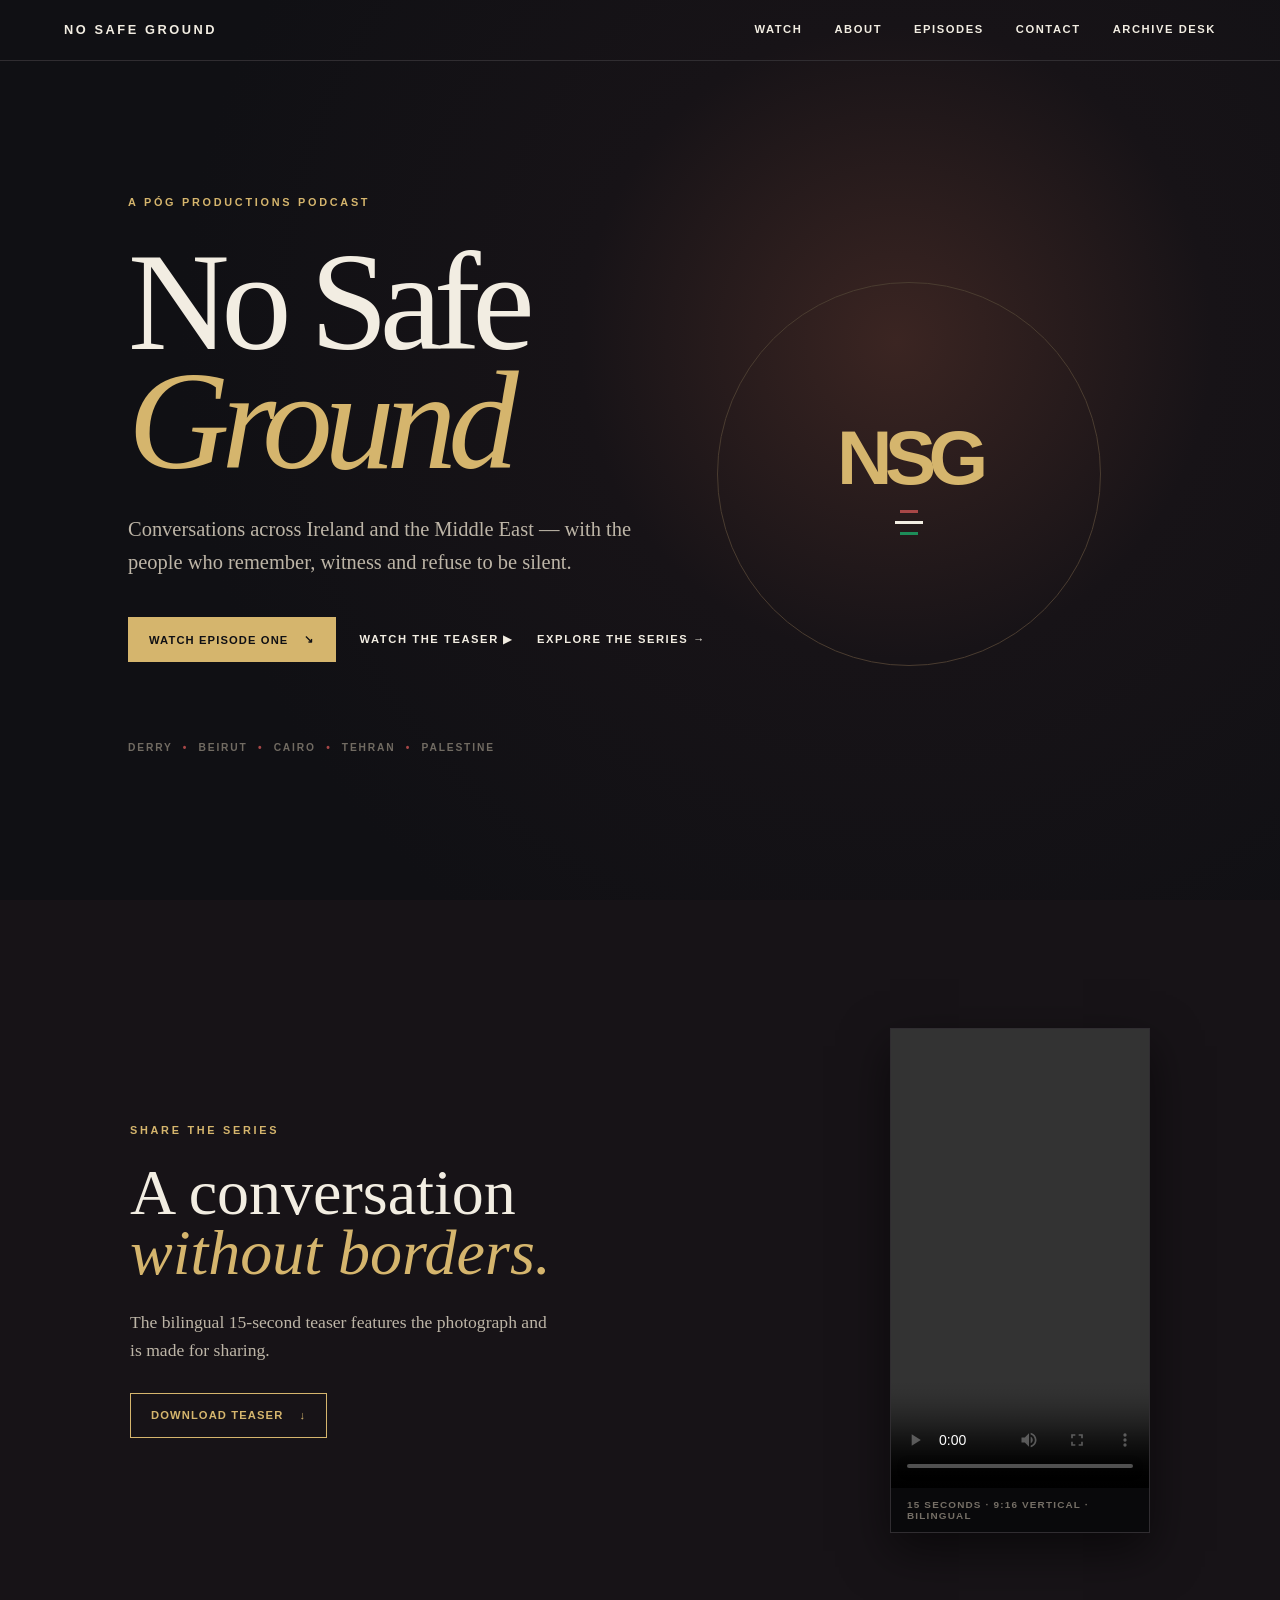
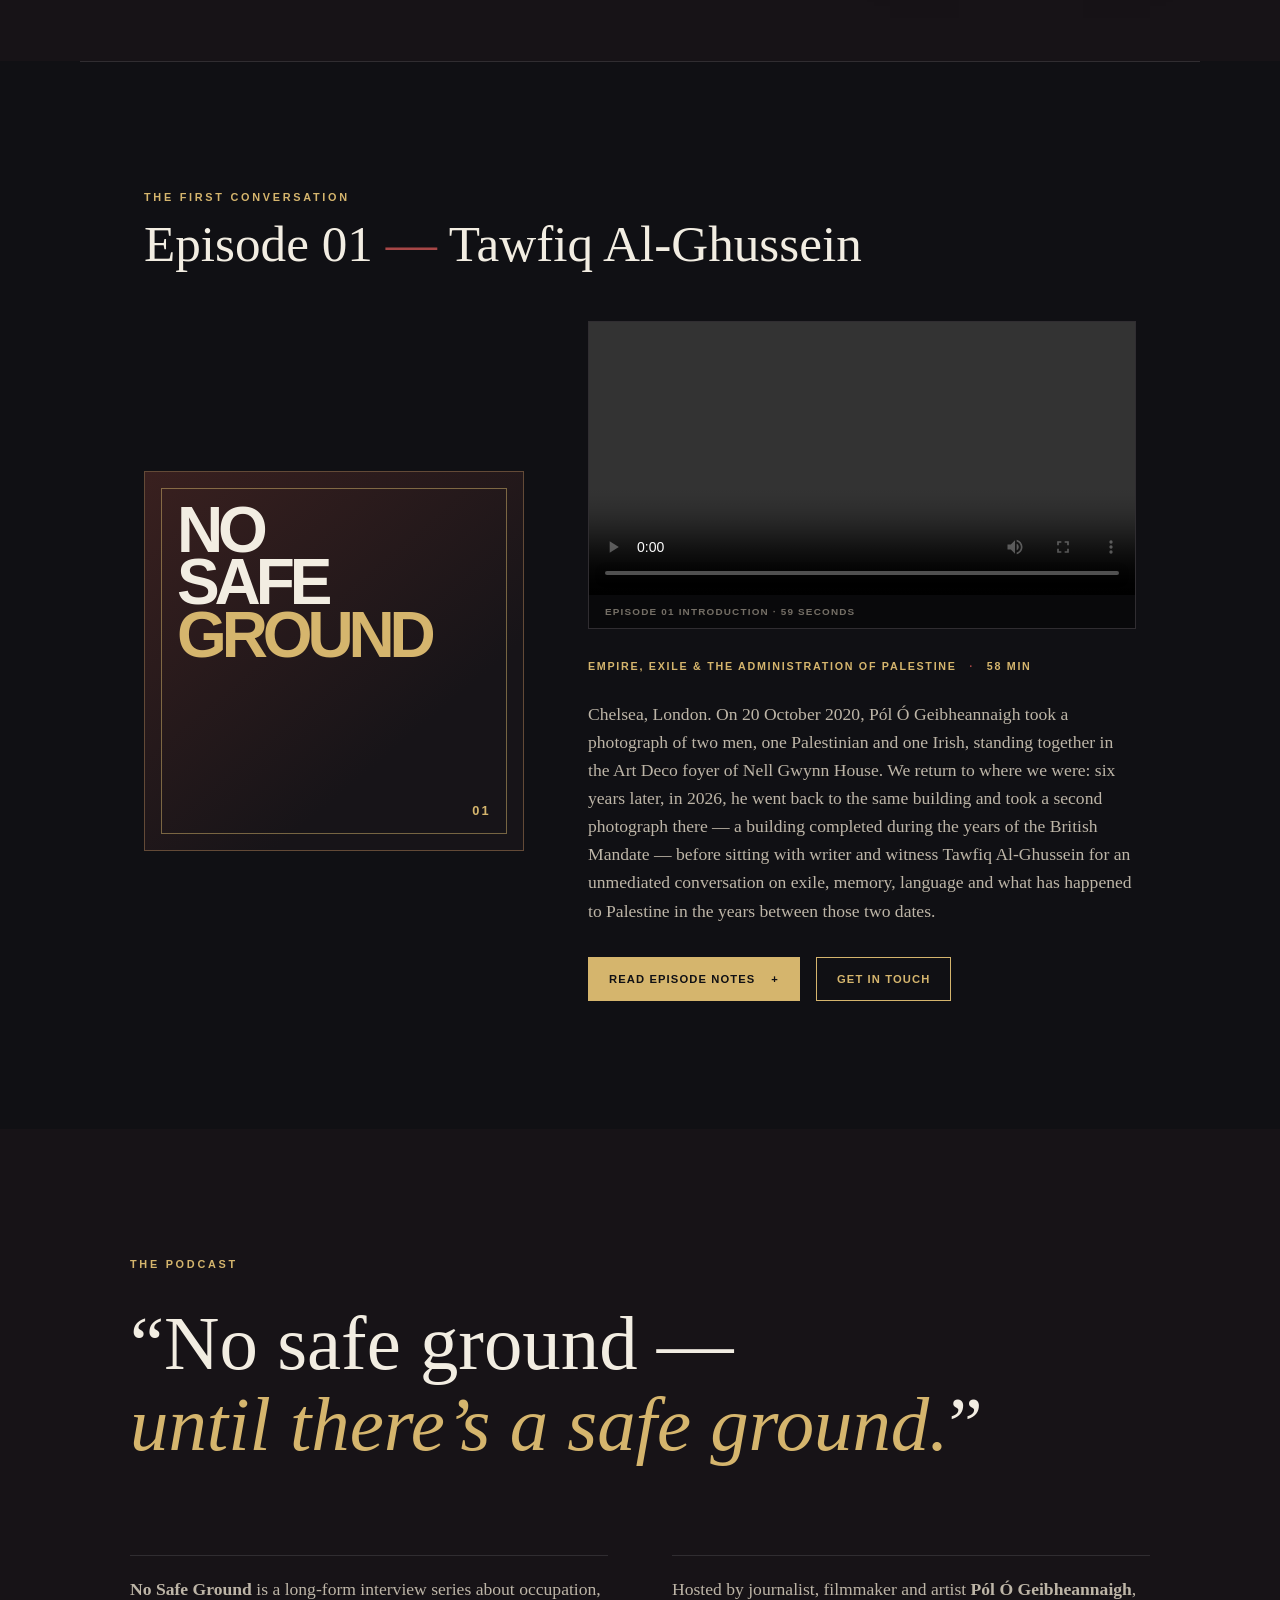
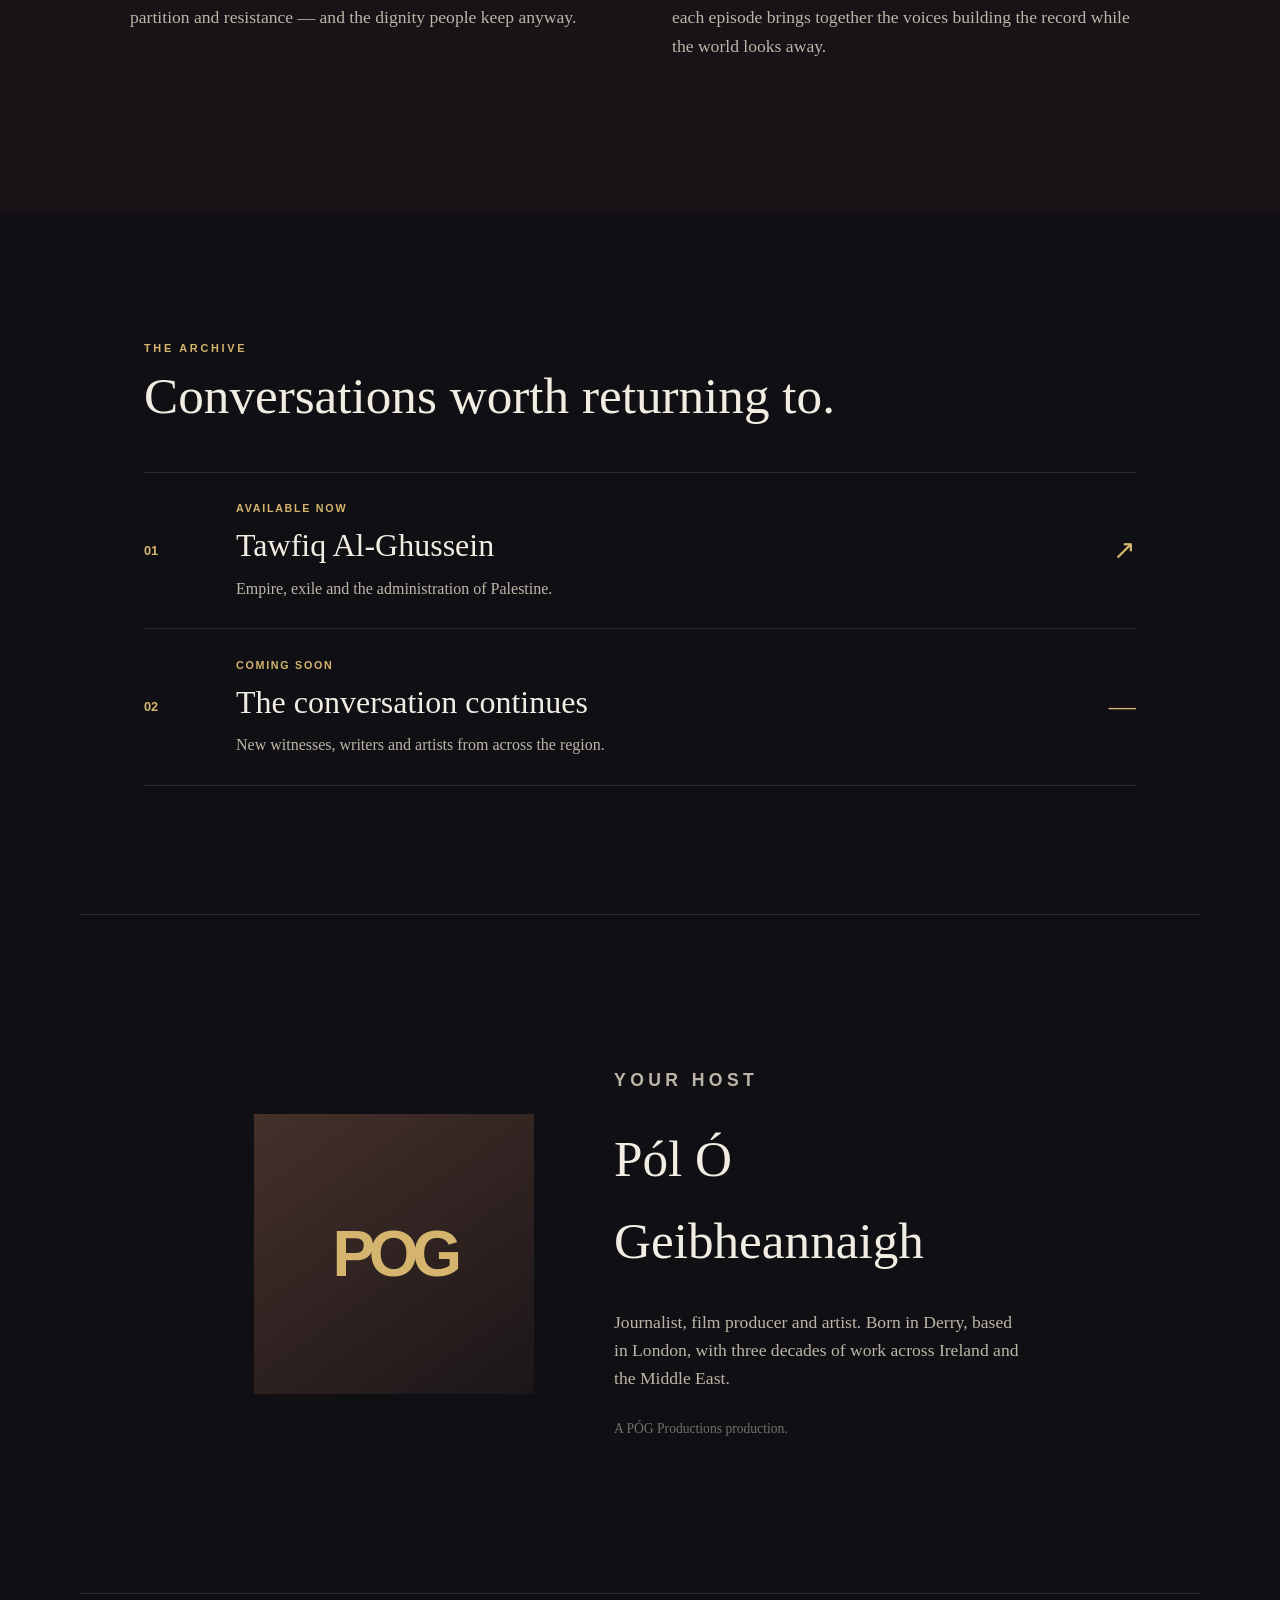
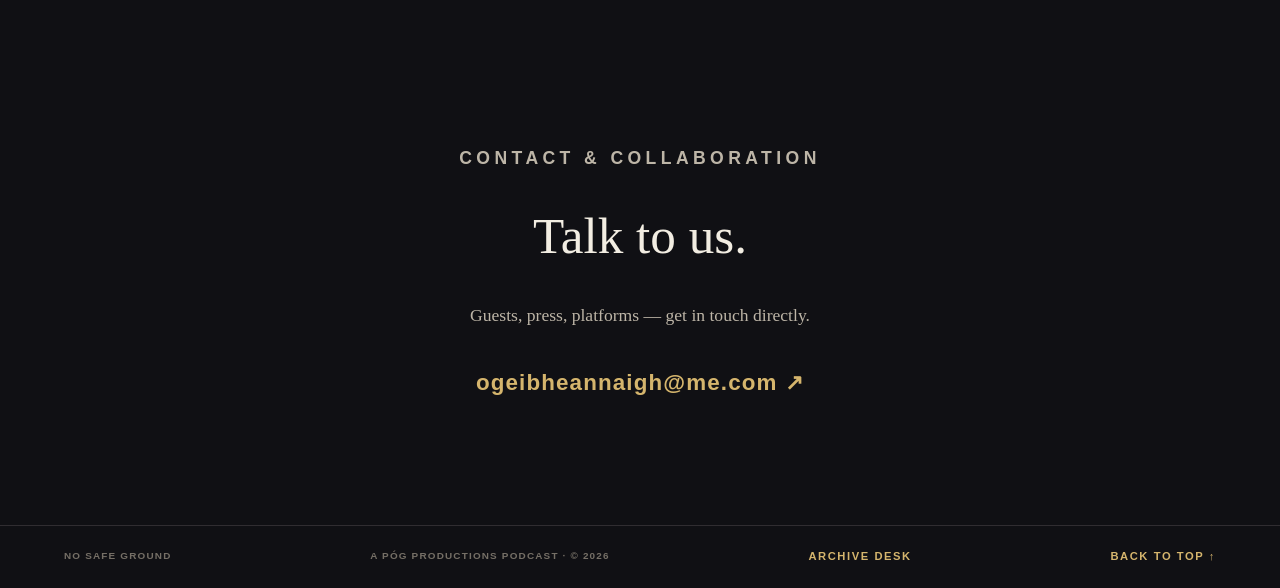
==== index.html @ 7e6593b7 "Publish the No Safe Ground Archive Desk Co-authored-by: Copilot App <223556219+Copilot@users.noreply" ====
<!doctype html>
<html lang="en">
  <head>
    <meta charset="UTF-8">
    <meta name="viewport" content="width=device-width, initial-scale=1">
    <meta name="theme-color" content="#101014">
    <meta name="description" content="No Safe Ground is a long-form interview podcast hosted by Pól Ó Geibheannaigh.">
    <link rel="icon" href="data:image/svg+xml,%3Csvg xmlns='http://www.w3.org/2000/svg' viewBox='0 0 64 64'%3E%3Crect width='64' height='64' fill='%23101014'/%3E%3Cpath d='M14 16h36v8H22v8h22v8H22v8h28v8H14z' fill='%23d5b56d'/%3E%3C/svg%3E">
    <title>No Safe Ground — A PÓG Productions Podcast</title>
    <link rel="stylesheet" href="style.css">
  </head>
  <body>
    <a class="skip-link" href="#main-content">Skip to content</a>

    <header class="site-header">
      <a class="wordmark" href="#top" aria-label="No Safe Ground home">NO SAFE GROUND</a>
      <button class="menu-toggle" type="button" aria-expanded="false" aria-controls="site-nav">Menu</button>
      <nav id="site-nav" class="site-nav" aria-label="Main navigation">
        <a href="#watch">Watch</a>
        <a href="#about">About</a>
        <a href="#episodes">Episodes</a>
        <a href="#contact">Contact</a>
        <a href="archive-desk/">Archive Desk</a>
      </nav>
    </header>

    <main id="main-content">
      <section class="hero" id="top" aria-labelledby="hero-title">
        <div class="hero-inner">
          <p class="eyebrow">A PÓG PRODUCTIONS PODCAST</p>
          <h1 id="hero-title">No Safe<br><em>Ground</em></h1>
          <p class="hero-intro">Conversations across Ireland and the Middle East — with the people who remember, witness and refuse to be silent.</p>
          <div class="hero-actions">
            <a class="button button-primary" href="#watch">Watch episode one <span aria-hidden="true">↘</span></a>
            <a class="text-link" href="#teaser">Watch the teaser <span aria-hidden="true">▶</span></a>
            <a class="text-link" href="#episodes">Explore the series <span aria-hidden="true">→</span></a>
          </div>
          <p class="location-line">DERRY <span>•</span> BEIRUT <span>•</span> CAIRO <span>•</span> TEHRAN <span>•</span> PALESTINE</p>
        </div>
        <div class="hero-mark" aria-hidden="true"><span>NSG</span><i></i><i></i><i></i></div>
      </section>

      <section class="teaser section-shell" id="teaser" aria-labelledby="teaser-title">
        <div class="teaser-copy">
          <p class="eyebrow">SHARE THE SERIES</p>
          <h2 id="teaser-title">A conversation<br><em>without borders.</em></h2>
          <p>The bilingual 15-second teaser features the photograph and is made for sharing.</p>
          <a class="button button-outline" href="media/no-safe-ground-teaser.mp4" download>Download teaser <span aria-hidden="true">↓</span></a>
        </div>
        <div class="teaser-player">
          <video controls preload="metadata" playsinline>
            <source src="media/no-safe-ground-teaser.mp4" type="video/mp4">
            Your browser does not support embedded video.
          </video>
          <p class="video-caption">15 seconds · 9:16 vertical · bilingual</p>
        </div>
      </section>

      <section class="watch section-shell" id="watch" aria-labelledby="watch-title">
        <div class="section-heading">
          <p class="eyebrow">THE FIRST CONVERSATION</p>
          <h2 id="watch-title">Episode 01 <span>—</span> Tawfiq Al-Ghussein</h2>
        </div>
        <div class="episode-feature">
          <div class="episode-art" role="img" aria-label="No Safe Ground episode artwork">
            <span class="art-label">NO<br>SAFE<br><b>GROUND</b></span>
            <span class="art-number">01</span>
          </div>
          <div class="episode-copy">
            <div class="video-player">
              <video controls preload="metadata">
                <source src="media/no-safe-ground-intro.mp4" type="video/mp4">
                Your browser does not support embedded video.
              </video>
              <p class="video-caption">Episode 01 introduction · 59 seconds</p>
            </div>
            <p class="episode-meta">EMPIRE, EXILE &amp; THE ADMINISTRATION OF PALESTINE <span>·</span> 58 MIN</p>
            <p>Chelsea, London. On 20 October 2020, Pól Ó Geibheannaigh took a photograph of two men, one Palestinian and one Irish, standing together in the Art Deco foyer of Nell Gwynn House. We return to where we were: six years later, in 2026, he went back to the same building and took a second photograph there — a building completed during the years of the British Mandate — before sitting with writer and witness Tawfiq Al-Ghussein for an unmediated conversation on exile, memory, language and what has happened to Palestine in the years between those two dates.</p>
            <div class="episode-actions">
              <button class="button button-primary details-toggle" type="button" aria-expanded="false" aria-controls="episode-details">Read episode notes <span aria-hidden="true">+</span></button>
              <a class="button button-outline" href="mailto:ogeibheannaigh@me.com?subject=No%20Safe%20Ground%20episode%201">Get in touch</a>
            </div>
            <div class="episode-details" id="episode-details" hidden>
              <p>Recorded at Nell Gwynn House, Chelsea. This is testimony rather than commentary: presence rather than analysis, held in the room and left intact.</p>
              <p><strong>Tawfiq Al-Ghussein</strong> is the author of <em>The Administration of Palestine: Authority Unresolved</em>.</p>
              <div class="resource-placeholders" aria-label="Episode resources">
                <a class="resource-placeholder" href="https://www.amazon.co.uk/Administration-Palestine-Authority-Unresolved/dp/B0HCJQ3CR5" target="_blank" rel="noopener">
                  <span class="resource-label">TAWFIQ'S BOOK</span>
                  <strong>The Administration of Palestine: Authority Unresolved</strong>
                  <span class="resource-status">Buy the book on Amazon ↗</span>
                </a>
                <div class="resource-placeholder">
                  <span class="resource-label">SUBSTACK</span>
                  <strong>No Safe Ground on Substack</strong>
                  <span class="resource-status">Substack link coming soon ↗</span>
                </div>
              </div>
              <p><a class="transcript-link" href="media/episode-01-transcript.txt" target="_blank" rel="noopener">Read the transcript ↗</a></p>
              <p class="download-note" id="full-interview-download"><strong>Full interview:</strong> the 2 GB master file will be linked here once it has a public host.</p>
            </div>
          </div>
        </div>
      </section>

      <section class="statement section-shell" id="about" aria-labelledby="statement-title">
        <p class="eyebrow">THE PODCAST</p>
        <h2 id="statement-title">“No safe ground —<br><em>until there’s a safe ground.</em>”</h2>
        <div class="statement-grid">
          <p><strong>No Safe Ground</strong> is a long-form interview series about occupation, partition and resistance — and the dignity people keep anyway.</p>
          <p>Hosted by journalist, filmmaker and artist <strong>Pól Ó Geibheannaigh</strong>, each episode brings together the voices building the record while the world looks away.</p>
        </div>
      </section>

      <section class="episodes section-shell" id="episodes" aria-labelledby="episodes-title">
        <div class="section-heading">
          <p class="eyebrow">THE ARCHIVE</p>
          <h2 id="episodes-title">Conversations worth returning to.</h2>
        </div>
        <div class="episode-list">
          <article class="episode-card is-current">
            <span class="card-number">01</span>
            <div><p class="episode-meta">AVAILABLE NOW</p><h3>Tawfiq Al-Ghussein</h3><p>Empire, exile and the administration of Palestine.</p></div>
            <a href="#watch" aria-label="Go to episode one">↗</a>
          </article>
          <article class="episode-card">
            <span class="card-number">02</span>
            <div><p class="episode-meta">COMING SOON</p><h3>The conversation continues</h3><p>New witnesses, writers and artists from across the region.</p></div>
            <span class="card-status" aria-label="Coming soon">—</span>
          </article>
        </div>
      </section>

      <section class="host section-shell" aria-labelledby="host-title">
        <div class="host-photo" role="img" aria-label="Portrait placeholder for host Pól Ó Geibheannaigh"><span>POG</span></div>
        <div><p class="eyebrow">YOUR HOST</p><h2 id="host-title">Pól Ó Geibheannaigh</h2><p>Journalist, film producer and artist. Born in Derry, based in London, with three decades of work across Ireland and the Middle East.</p><p class="muted">A PÓG Productions production.</p></div>
      </section>

      <section class="contact section-shell" id="contact" aria-labelledby="contact-title">
        <p class="eyebrow">CONTACT &amp; COLLABORATION</p>
        <h2 id="contact-title">Talk to us.</h2>
        <p>Guests, press, platforms — get in touch directly.</p>
        <a class="contact-link" href="mailto:ogeibheannaigh@me.com">ogeibheannaigh@me.com <span aria-hidden="true">↗</span></a>
      </section>
    </main>

    <footer class="site-footer">
      <span>NO SAFE GROUND</span>
      <span>A PÓG PRODUCTIONS PODCAST · © 2026</span>
      <a href="archive-desk/">Archive Desk</a>
      <a href="#top">Back to top ↑</a>
    </footer>
    <script>
      const menuButton = document.querySelector(".menu-toggle");
      const nav = document.querySelector(".site-nav");
      menuButton.addEventListener("click", () => {
        const open = menuButton.getAttribute("aria-expanded") === "true";
        menuButton.setAttribute("aria-expanded", String(!open));
        nav.classList.toggle("is-open", !open);
      });
      nav.addEventListener("click", (event) => {
        if (event.target.matches("a")) {
          menuButton.setAttribute("aria-expanded", "false");
          nav.classList.remove("is-open");
        }
      });
      const detailsButton = document.querySelector(".details-toggle");
      const details = document.querySelector("#episode-details");
      detailsButton.addEventListener("click", () => {
        const expanded = detailsButton.getAttribute("aria-expanded") === "true";
        detailsButton.setAttribute("aria-expanded", String(!expanded));
        details.hidden = expanded;
        detailsButton.innerHTML = expanded ? 'Read episode notes <span aria-hidden="true">+</span>' : 'Hide episode notes <span aria-hidden="true">−</span>';
      });
    </script>
  </body>
</html>
---- style.css ----
:root{--ink:#101014;--paper:#f2ede2;--muted:#bdb5a7;--gold:#d5b56d;--red:#a74747;--line:#302d31}
*{box-sizing:border-box;margin:0}html{scroll-behavior:smooth}body{background:var(--ink);color:var(--paper);font-family:Georgia,"Times New Roman",serif;line-height:1.6}a{color:inherit}.skip-link{position:absolute;left:-999px;top:auto}.skip-link:focus{left:1rem;top:1rem;z-index:5;background:var(--gold);color:var(--ink);padding:.6rem 1rem}.site-header{align-items:center;border-bottom:1px solid var(--line);display:flex;justify-content:space-between;padding:1.4rem 5vw;position:absolute;top:0;width:100%;z-index:2}.wordmark{font:700 .8rem/1.2 Arial,sans-serif;letter-spacing:.2em;text-decoration:none}.site-nav{display:flex;gap:2rem}.site-nav a,.text-link,.site-footer a{font:600 .7rem/1.2 Arial,sans-serif;letter-spacing:.14em;text-decoration:none;text-transform:uppercase}.site-nav a:hover,.text-link:hover,.site-footer a:hover{color:var(--gold)}.menu-toggle{background:none;border:0;color:var(--paper);display:none;font:600 .7rem Arial,sans-serif;letter-spacing:.12em;text-transform:uppercase}.hero{align-items:center;background:radial-gradient(circle at 70% 38%,#3b2522 0,#171317 30%,var(--ink) 68%);display:flex;justify-content:space-between;min-height:100vh;overflow:hidden;padding:8rem 10vw 5rem}.hero-inner{max-width:720px}.eyebrow{color:var(--gold);font:600 .68rem/1.4 Arial,sans-serif;letter-spacing:.25em;text-transform:uppercase}.hero h1{font-size:clamp(4rem,11vw,10rem);font-weight:400;letter-spacing:-.06em;line-height:.85;margin:2rem 0}.hero h1 em{color:var(--gold);font-style:italic}.hero-intro{color:var(--muted);font-size:clamp(1rem,1.6vw,1.3rem);max-width:520px}.hero-actions{align-items:center;display:flex;flex-wrap:wrap;gap:1.5rem;margin-top:2.4rem}.button{border:1px solid var(--gold);display:inline-flex;gap:1rem;align-items:center;font:600 .7rem Arial,sans-serif;letter-spacing:.1em;padding:.95rem 1.25rem;text-decoration:none;text-transform:uppercase;transition:.2s}.button-primary{background:var(--gold);color:var(--ink)}.button-primary:hover{background:var(--paper);border-color:var(--paper)}.button-outline{color:var(--gold)}.button-outline:hover{background:var(--gold);color:var(--ink)}.location-line{color:#716b62;font:600 .64rem Arial,sans-serif;letter-spacing:.18em;margin-top:5rem}.location-line span{color:var(--red);padding:0 .35rem}.hero-mark{align-items:center;border:1px solid #4a3c30;border-radius:50%;display:flex;flex-direction:column;height:clamp(230px,30vw,420px);justify-content:center;margin-right:4vw;position:relative;width:clamp(230px,30vw,420px)}.hero-mark span{color:var(--gold);font:700 clamp(2.5rem,6vw,6rem) Arial,sans-serif;letter-spacing:-.1em}.hero-mark i{background:var(--red);display:block;height:3px;margin-top:.5rem;width:18px}.hero-mark i:nth-child(3){background:var(--paper);width:28px}.hero-mark i:nth-child(4){background:#1d8d59}.section-shell{margin:auto;max-width:1120px;padding:8rem 5vw}.watch{border-top:1px solid var(--line)}.section-heading{margin-bottom:3rem}.section-heading h2{font-size:clamp(2rem,4vw,3.5rem);font-weight:400;line-height:1.1;margin-top:.7rem}.section-heading h2 span{color:var(--red)}.episode-feature{display:grid;gap:4rem;grid-template-columns:minmax(240px,380px) 1fr;align-items:center}.episode-art{aspect-ratio:1;background:linear-gradient(140deg,#39201f,#171418 70%);border:1px solid #634a37;display:flex;flex-direction:column;justify-content:space-between;padding:2rem;position:relative}.episode-art:after{border:1px solid var(--gold);content:"";inset:1rem;opacity:.5;position:absolute}.art-label{font:700 clamp(2rem,5vw,4.2rem)/.82 Arial,sans-serif;letter-spacing:-.08em;z-index:1}.art-label b{color:var(--gold)}.art-number{align-self:flex-end;color:var(--gold);font:600 .8rem Arial,sans-serif;letter-spacing:.18em;z-index:1}.episode-copy{max-width:600px}.video-player{background:#09090b;border:1px solid var(--line);margin-bottom:1.8rem}.video-player video{display:block;width:100%}
.drive-player{background:#000;aspect-ratio:16/9;border:1px solid #29292f}
.drive-player iframe{display:block;width:100%;height:100%;border:0}
.full-interview{margin-top:1.5rem}.video-caption{color:#756f66;font:600 .62rem Arial,sans-serif;letter-spacing:.12em;margin:0;padding:.7rem 1rem;text-transform:uppercase}.episode-meta{color:var(--gold);font:600 .67rem/1.5 Arial,sans-serif;letter-spacing:.16em}.episode-meta span{color:var(--red);padding:0 .5rem}.episode-copy>p:not(.episode-meta),.statement-grid p,.host p,.contact>p{color:var(--muted);font-size:1.1rem;margin:1.6rem 0}.episode-actions{display:flex;flex-wrap:wrap;gap:1rem;margin-top:2rem}.episode-details{border-top:1px solid var(--red);margin-top:2rem;padding-top:1rem}.episode-details p{color:var(--muted);font-size:.95rem;margin:.7rem 0}.transcript-link{color:var(--gold);font-weight:600;text-decoration:none}.transcript-link:hover{color:var(--paper)}.download-note{border-top:1px solid var(--line);padding-top:.8rem}.statement{background:#171317;max-width:none;padding-left:max(5vw,calc((100vw - 1020px)/2));padding-right:max(5vw,calc((100vw - 1020px)/2))}.statement h2{font-size:clamp(2.5rem,6vw,5.5rem);font-weight:400;line-height:1.05;margin:2rem 0 4rem}.statement h2 em{color:var(--gold);font-style:italic}.statement-grid{display:grid;gap:4rem;grid-template-columns:1fr 1fr}.statement-grid p{border-top:1px solid var(--line);padding-top:1.2rem}.episodes{border-bottom:1px solid var(--line)}.episode-list{border-top:1px solid var(--line)}.episode-card{align-items:center;border-bottom:1px solid var(--line);display:grid;gap:2rem;grid-template-columns:60px 1fr 40px;padding:1.7rem 0}.card-number{color:var(--gold);font:600 .8rem Arial,sans-serif}.episode-card h3{font-size:clamp(1.3rem,2.5vw,2rem);font-weight:400;margin:.25rem 0}.episode-card p:not(.episode-meta){color:var(--muted);margin:0}.episode-card>a,.card-status{color:var(--gold);font-size:1.7rem;text-align:right;text-decoration:none}.host{align-items:center;display:grid;gap:5rem;grid-template-columns:280px 1fr;max-width:900px}.host-photo{align-items:center;aspect-ratio:1;background:linear-gradient(145deg,#45302a,#1b1618);display:flex;justify-content:center}.host-photo span{color:var(--gold);font:700 4rem Arial,sans-serif;letter-spacing:-.1em}.host h2,.contact h2{font-size:clamp(2rem,4vw,3.5rem);font-weight:400;margin-top:.6rem}.muted{color:#756f66!important;font-size:.85rem!important}.contact{border-top:1px solid var(--line);text-align:center}.contact>p{margin:1.5rem auto}.contact-link{color:var(--gold);display:inline-block;font:600 clamp(1rem,2vw,1.4rem) Arial,sans-serif;letter-spacing:.05em;margin-top:1rem;text-decoration:none}.contact-link:hover{color:var(--paper)}.site-footer{border-top:1px solid var(--line);color:#756f66;display:flex;font:600 .62rem Arial,sans-serif;justify-content:space-between;letter-spacing:.12em;padding:1.5rem 5vw;text-transform:uppercase}.site-footer a{color:var(--gold)}
.resource-placeholders{display:grid;gap:.75rem;grid-template-columns:1fr 1fr;margin:1.4rem 0}.resource-placeholder{border:1px solid var(--line);display:flex;flex-direction:column;gap:.35rem;padding:1rem;text-decoration:none;transition:border-color .2s,background-color .2s}.resource-placeholder:hover{background:#211c20;border-color:var(--gold)}.resource-placeholder strong{font-size:.95rem;font-weight:400}.resource-label,.resource-status{font:600 .6rem/1.4 Arial,sans-serif;letter-spacing:.13em;text-transform:uppercase}.resource-label{color:var(--gold)}.resource-status{color:#756f66;margin-top:.25rem}.statement h2{font-size:clamp(2.5rem,6vw,5.5rem);font-weight:400;line-height:1.05;margin:2rem 0 4rem}.statement h2 em{color:var(--gold);font-style:italic}.statement-grid{display:grid;gap:4rem;grid-template-columns:1fr 1fr}.statement-grid p{border-top:1px solid var(--line);padding-top:1.2rem}.episodes{border-bottom:1px solid var(--line)}.episode-list{border-top:1px solid var(--line)}.episode-card{align-items:center;border-bottom:1px solid var(--line);display:grid;gap:2rem;grid-template-columns:60px 1fr 40px;padding:1.7rem 0}.card-number{color:var(--gold);font:600 .8rem Arial,sans-serif}.episode-card h3{font-size:clamp(1.3rem,2.5vw,2rem);font-weight:400;margin:.25rem 0}.episode-card p:not(.episode-meta){color:var(--muted);margin:0}.episode-card>a,.card-status{color:var(--gold);font-size:1.7rem;text-align:right;text-decoration:none}.host{align-items:center;display:grid;gap:5rem;grid-template-columns:280px 1fr;max-width:900px}.host-photo{align-items:center;aspect-ratio:1;background:linear-gradient(145deg,#45302a,#1b1618);display:flex;justify-content:center}.host-photo span{color:var(--gold);font:700 4rem Arial,sans-serif;letter-spacing:-.1em}.host h2,.contact h2{font-size:clamp(2rem,4vw,3.5rem);font-weight:400;margin-top:.6rem}.muted{color:#756f66!important;font-size:.85rem!important}.contact{border-top:1px solid var(--line);text-align:center}.contact>p{margin:1.5rem auto}.contact-link{color:var(--gold);display:inline-block;font:600 clamp(1rem,2vw,1.4rem) Arial,sans-serif;letter-spacing:.05em;margin-top:1rem;text-decoration:none}.contact-link:hover{color:var(--paper)}.site-footer{border-top:1px solid var(--line);color:#756f66;display:flex;font:600 .62rem Arial,sans-serif;justify-content:space-between;letter-spacing:.12em;padding:1.5rem 5vw;text-transform:uppercase}.site-footer a{color:var(--gold)}
@media (max-width:700px){.site-header{padding:1.2rem 5vw}.menu-toggle{display:block}.site-nav{background:var(--ink);border-bottom:1px solid var(--line);display:none;flex-direction:column;gap:1.5rem;left:0;padding:1.5rem 5vw;position:absolute;top:100%;width:100%}.site-nav.is-open{display:flex}.hero{display:block;padding:9rem 8vw 4rem}.hero h1{font-size:clamp(4rem,19vw,7rem)}.hero-mark{height:220px;margin:5rem auto 0;width:220px}.location-line{line-height:2;margin-top:3rem}.section-shell{padding:5rem 8vw}.episode-feature,.statement-grid,.host{grid-template-columns:1fr;gap:2.5rem}.episode-art{max-width:320px}.statement h2{margin-bottom:2.5rem}.statement-grid{gap:1rem}.host{padding-top:5rem}.host-photo{max-width:240px}.site-footer{align-items:flex-start;flex-direction:column;gap:1rem}.site-footer a{margin-top:.5rem}}
@media (prefers-reduced-motion:reduce){html{scroll-behavior:auto}.button{transition:none}}

.teaser{align-items:center;background:#171317;display:grid;gap:5rem;grid-template-columns:1fr 260px;max-width:none;padding-left:max(5vw,calc((100vw - 1020px)/2));padding-right:max(5vw,calc((100vw - 1020px)/2))}
.teaser-copy h2{font-size:clamp(2.5rem,5vw,4.5rem);font-weight:400;line-height:.95;margin:1.5rem 0}
.teaser-copy h2 em{color:var(--gold);font-style:italic}
.teaser-copy>p:not(.eyebrow){color:var(--muted);font-size:1.1rem;margin:0 0 1.8rem;max-width:420px}
.teaser-player{background:#09090b;border:1px solid var(--line);box-shadow:0 18px 45px #0008}
.teaser-player video{aspect-ratio:9/16;display:block;object-fit:cover;width:100%}
@media (max-width:700px){.resource-placeholders{grid-template-columns:1fr}.teaser{gap:2.5rem;grid-template-columns:1fr}.teaser-player{margin:auto;max-width:240px;order:-1}}
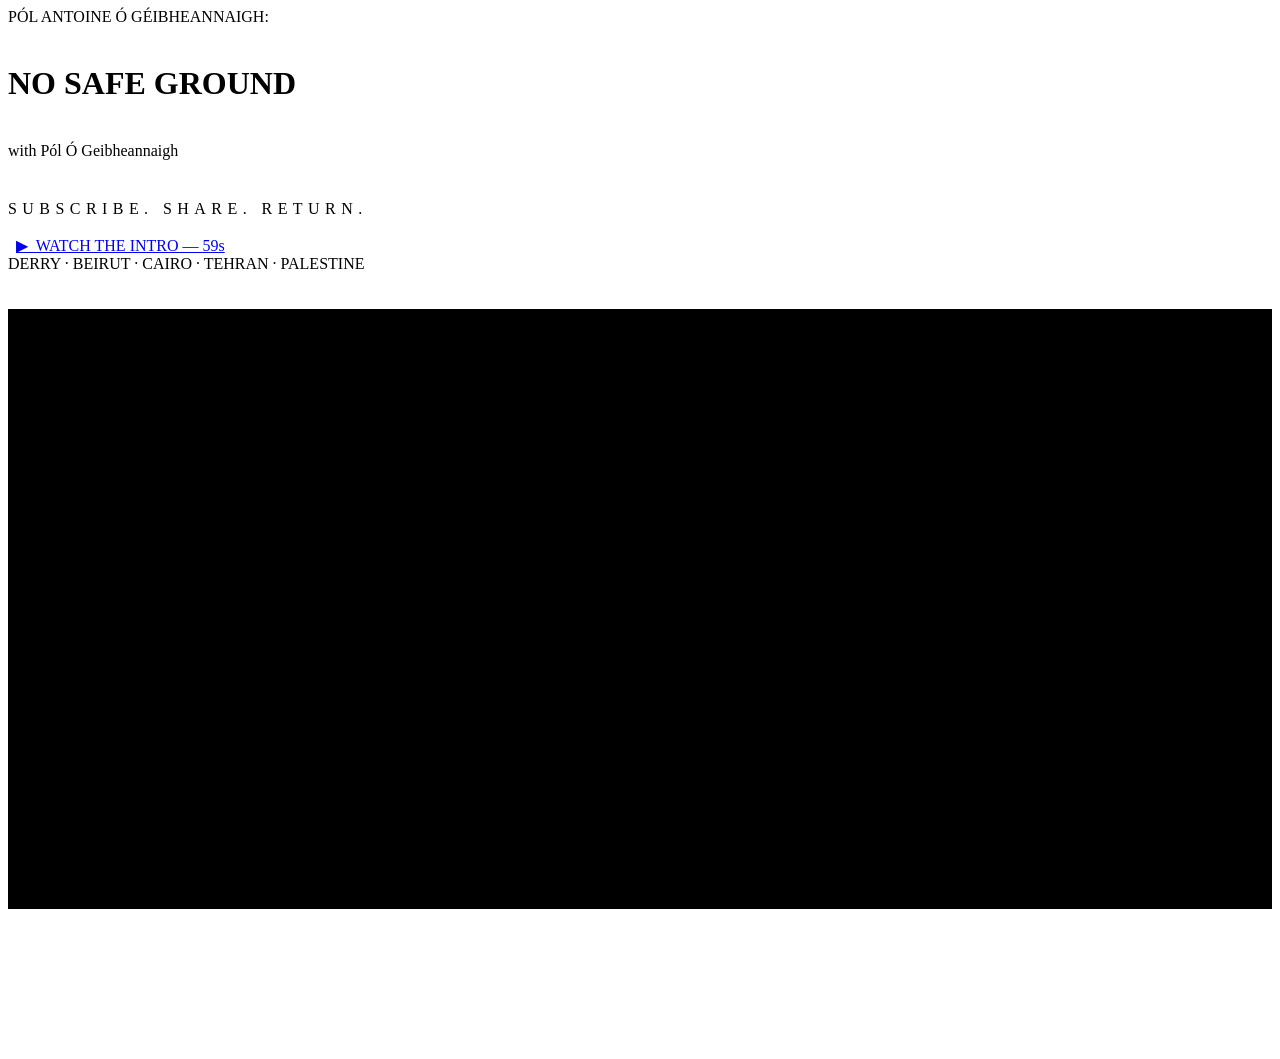
==== commit 59c546c2: "Update index.html" ====
--- a/index.html
+++ b/index.html
@@ -1,176 +1,79 @@
-<!doctype html>
+PÓL ANTOINE Ó GÉIBHEANNAIGH:
+    <!DOCTYPE html>
 <html lang="en">
-  <head>
-    <meta charset="UTF-8">
-    <meta name="viewport" content="width=device-width, initial-scale=1">
-    <meta name="theme-color" content="#101014">
-    <meta name="description" content="No Safe Ground is a long-form interview podcast hosted by Pól Ó Geibheannaigh.">
-    <link rel="icon" href="data:image/svg+xml,%3Csvg xmlns='http://www.w3.org/2000/svg' viewBox='0 0 64 64'%3E%3Crect width='64' height='64' fill='%23101014'/%3E%3Cpath d='M14 16h36v8H22v8h22v8H22v8h28v8H14z' fill='%23d5b56d'/%3E%3C/svg%3E">
-    <title>No Safe Ground — A PÓG Productions Podcast</title>
-    <link rel="stylesheet" href="style.css">
-  </head>
-  <body>
-    <a class="skip-link" href="#main-content">Skip to content</a>
+<head>
+<meta charset="UTF-8">
+<meta name="viewport" content="width=device-width, initial-scale=1.0">
+<title>No Safe Ground — A PÓG Productions Podcast</title>
+<meta name="description" content="No Safe Ground is a long-form interview podcast hosted by Pól Ó Geibheannaigh, sitting with writers, witnesses, and those who refuse to be silent on empire, exile and resistance.">
+<style>
+  :root { --ink:#0d0d0f; --paper:#f2ede2; --gold:#c9a961; --red:#b34a4a; }
+  * { margin:0; padding:0; box-sizing:border-box; }
+  body { background:var(--ink); color:var(--paper); font-family:Georgia,'Times New Roman',serif; line-height:1.6; }
+  .sans { font-family:Helvetica,Arial,sans-serif; }
+  header { min-height:92vh; display:flex; flex-direction:column; justify-content:center; align-items:center; text-align:center;
+    /* use temporary remote poster (will expire) */
+    background:linear-gradient(rgba(8,8,10,.55),rgba(8,8,10,.92)), url('https://h.uguu.se/WLUcvfLs.jpg') center/cover;
+    padding:48px 20px 28px; }
+  h1 { font-size:clamp(40px,8.4vw,96px); letter-spacing:.12em; font-weight:700; }
+  .sub { font-size:clamp(16px,2.4vw,24px); color:var(--gold); margin-top:14px; letter-spacing:.06em; }
+  .tag { font-size:clamp(13px,1.8vw,17px); color:#cfc8b8; margin-top:8px; }
+  .rule { width:80px; height:2px; background:var(--gold); margin:26px auto; }
+  .play { display:inline-block; margin-top:10px; padding:14px 34px; border:1px solid var(--gold); color:var(--paper);
+    text-decoration:none; letter-spacing:.18em; font-size:14px; transition:all .25s; }
+  .play:hover { background:var(--gold); color:#111; }
+  .lang { margin-top:18px; font-size:13px; color:#9a9384; letter-spacing:.08em; }
+  section.video { max-width:980px; margin:0 auto; padding:56px 20px 20px; }
+  .frame { border:1px solid #2a2a30; box-shadow:0 30px 80px rgba(0,0,0,.6); }
+  iframe { width:100%; display:block; background:#000; }
+  section.story { max-width:860px; margin:0 auto; padding:64px 24px; }
+  .kicker { color:var(--gold); letter-spacing:.28em; font-size:13px; margin-bottom:14px; }
+  h2 { font-size:clamp(26px,4vw,40px); margin-bottom:22px; font-weight:700; }
+  .quote { border-left:3px solid var(--red); padding:6px 0 6px 22px; margin:30px 0; font-style:italic;
+    font-size:clamp(18px,2.6vw,23px); color:#e7dfcd; }
+  p { margin-bottom:18px; color:#d8d2c4; font-size:clamp(15px,2vw,18px); }
+  strong { color:var(--paper); }
+  section.credits { border-top:1px solid #232329; background:#0a0a0c; }
+  .grid { max-width:980px; margin:0 auto; padding:56px 24px; display:grid; grid-template-columns:repeat(auto-fit,minmax(240px,1fr)); gap:36px; }
+  h3 { color:var(--gold); font-size:14px; letter-spacing:.2em; margin-bottom:14px; font-family:Helvetica,Arial,sans-serif; }
+  .credits p, .credits li { font-size:14.5px; color:#b8b2a4; }
+  ul { list-style:none; } li { margin-bottom:8px; }
+  a { color:var(--paper); text-decoration:none; }
+  a:hover { color:var(--gold); text-decoration:underline; }
+  section.contact { text-align:center; padding:70px 24px 90px; }
+  .mail { display:inline-block; margin-top:18px; padding:14px 34px; background:var(--gold); color:#111; text-decoration:none;
+    letter-spacing:.06em; font-weight:bold; }
+  footer { text-align:center; padding:26px; color:#6d6759; font-size:12.5px; letter-spacing:.08em; border-top:1px solid #1c1c21; }
+  .tri span { display:inline-block; width:10px; height:6px; margin:0 3px; }
+</style>
+</head>
+<body>
 
-    <header class="site-header">
-      <a class="wordmark" href="#top" aria-label="No Safe Ground home">NO SAFE GROUND</a>
-      <button class="menu-toggle" type="button" aria-expanded="false" aria-controls="site-nav">Menu</button>
-      <nav id="site-nav" class="site-nav" aria-label="Main navigation">
-        <a href="#watch">Watch</a>
-        <a href="#about">About</a>
-        <a href="#episodes">Episodes</a>
-        <a href="#contact">Contact</a>
-        <a href="archive-desk/">Archive Desk</a>
-      </nav>
-    </header>
+<header>
+  <h1>NO SAFE GROUND</h1>
+  <div class="sub">with Pól Ó Geibheannaigh</div>
+  <div class="tag sans" style="letter-spacing:.34em;margin-top:22px">SUBSCRIBE. SHARE. RETURN.</div>
+  <div class="rule"></div>
+  <a class="play sans" href="#watch">▶&nbsp; WATCH THE INTRO — 59s</a>
+  <div class="lang sans">DERRY · BEIRUT · CAIRO · TEHRAN · PALESTINE</div>
+</header>
 
-    <main id="main-content">
-      <section class="hero" id="top" aria-labelledby="hero-title">
-        <div class="hero-inner">
-          <p class="eyebrow">A PÓG PRODUCTIONS PODCAST</p>
-          <h1 id="hero-title">No Safe<br><em>Ground</em></h1>
-          <p class="hero-intro">Conversations across Ireland and the Middle East — with the people who remember, witness and refuse to be silent.</p>
-          <div class="hero-actions">
-            <a class="button button-primary" href="#watch">Watch episode one <span aria-hidden="true">↘</span></a>
-            <a class="text-link" href="#teaser">Watch the teaser <span aria-hidden="true">▶</span></a>
-            <a class="text-link" href="#episodes">Explore the series <span aria-hidden="true">→</span></a>
-          </div>
-          <p class="location-line">DERRY <span>•</span> BEIRUT <span>•</span> CAIRO <span>•</span> TEHRAN <span>•</span> PALESTINE</p>
-        </div>
-        <div class="hero-mark" aria-hidden="true"><span>NSG</span><i></i><i></i><i></i></div>
-      </section>
+<section class="video" id="watch">
+  <div class="frame">
+    <iframe src="https://player.vimeo.com/video/1224773582?title=0&byline=0&portrait=0" frameborder="0" allow="autoplay; fullscreen; picture-in-picture" allowfullscreen style="display:block; width:100%; height:600px; background:#000;"></iframe>
+  </div>
+  
+  <div style="max-width:980px; margin:0 auto; padding:36px 20px;">
+    <p style="color:#b8b2a4; font-size:14px
 
-      <section class="teaser section-shell" id="teaser" aria-labelledby="teaser-title">
-        <div class="teaser-copy">
-          <p class="eyebrow">SHARE THE SERIES</p>
-          <h2 id="teaser-title">A conversation<br><em>without borders.</em></h2>
-          <p>The bilingual 15-second teaser features the photograph and is made for sharing.</p>
-          <a class="button button-outline" href="media/no-safe-ground-teaser.mp4" download>Download teaser <span aria-hidden="true">↓</span></a>
-        </div>
-        <div class="teaser-player">
-          <video controls preload="metadata" playsinline>
-            <source src="media/no-safe-ground-teaser.mp4" type="video/mp4">
-            Your browser does not support embedded video.
-          </video>
-          <p class="video-caption">15 seconds · 9:16 vertical · bilingual</p>
-        </div>
-      </section>
-
-      <section class="watch section-shell" id="watch" aria-labelledby="watch-title">
-        <div class="section-heading">
-          <p class="eyebrow">THE FIRST CONVERSATION</p>
-          <h2 id="watch-title">Episode 01 <span>—</span> Tawfiq Al-Ghussein</h2>
-        </div>
-        <div class="episode-feature">
-          <div class="episode-art" role="img" aria-label="No Safe Ground episode artwork">
-            <span class="art-label">NO<br>SAFE<br><b>GROUND</b></span>
-            <span class="art-number">01</span>
-          </div>
-          <div class="episode-copy">
-            <div class="video-player">
-              <video controls preload="metadata">
-                <source src="media/no-safe-ground-intro.mp4" type="video/mp4">
-                Your browser does not support embedded video.
-              </video>
-              <p class="video-caption">Episode 01 introduction · 59 seconds</p>
-            </div>
-            <p class="episode-meta">EMPIRE, EXILE &amp; THE ADMINISTRATION OF PALESTINE <span>·</span> 58 MIN</p>
-            <p>Chelsea, London. On 20 October 2020, Pól Ó Geibheannaigh took a photograph of two men, one Palestinian and one Irish, standing together in the Art Deco foyer of Nell Gwynn House. We return to where we were: six years later, in 2026, he went back to the same building and took a second photograph there — a building completed during the years of the British Mandate — before sitting with writer and witness Tawfiq Al-Ghussein for an unmediated conversation on exile, memory, language and what has happened to Palestine in the years between those two dates.</p>
-            <div class="episode-actions">
-              <button class="button button-primary details-toggle" type="button" aria-expanded="false" aria-controls="episode-details">Read episode notes <span aria-hidden="true">+</span></button>
-              <a class="button button-outline" href="mailto:ogeibheannaigh@me.com?subject=No%20Safe%20Ground%20episode%201">Get in touch</a>
-            </div>
-            <div class="episode-details" id="episode-details" hidden>
-              <p>Recorded at Nell Gwynn House, Chelsea. This is testimony rather than commentary: presence rather than analysis, held in the room and left intact.</p>
-              <p><strong>Tawfiq Al-Ghussein</strong> is the author of <em>The Administration of Palestine: Authority Unresolved</em>.</p>
-              <div class="resource-placeholders" aria-label="Episode resources">
-                <a class="resource-placeholder" href="https://www.amazon.co.uk/Administration-Palestine-Authority-Unresolved/dp/B0HCJQ3CR5" target="_blank" rel="noopener">
-                  <span class="resource-label">TAWFIQ'S BOOK</span>
-                  <strong>The Administration of Palestine: Authority Unresolved</strong>
-                  <span class="resource-status">Buy the book on Amazon ↗</span>
-                </a>
-                <div class="resource-placeholder">
-                  <span class="resource-label">SUBSTACK</span>
-                  <strong>No Safe Ground on Substack</strong>
-                  <span class="resource-status">Substack link coming soon ↗</span>
-                </div>
-              </div>
-              <p><a class="transcript-link" href="media/episode-01-transcript.txt" target="_blank" rel="noopener">Read the transcript ↗</a></p>
-              <p class="download-note" id="full-interview-download"><strong>Full interview:</strong> the 2 GB master file will be linked here once it has a public host.</p>
-            </div>
-          </div>
-        </div>
-      </section>
-
-      <section class="statement section-shell" id="about" aria-labelledby="statement-title">
-        <p class="eyebrow">THE PODCAST</p>
-        <h2 id="statement-title">“No safe ground —<br><em>until there’s a safe ground.</em>”</h2>
-        <div class="statement-grid">
-          <p><strong>No Safe Ground</strong> is a long-form interview series about occupation, partition and resistance — and the dignity people keep anyway.</p>
-          <p>Hosted by journalist, filmmaker and artist <strong>Pól Ó Geibheannaigh</strong>, each episode brings together the voices building the record while the world looks away.</p>
-        </div>
-      </section>
-
-      <section class="episodes section-shell" id="episodes" aria-labelledby="episodes-title">
-        <div class="section-heading">
-          <p class="eyebrow">THE ARCHIVE</p>
-          <h2 id="episodes-title">Conversations worth returning to.</h2>
-        </div>
-        <div class="episode-list">
-          <article class="episode-card is-current">
-            <span class="card-number">01</span>
-            <div><p class="episode-meta">AVAILABLE NOW</p><h3>Tawfiq Al-Ghussein</h3><p>Empire, exile and the administration of Palestine.</p></div>
-            <a href="#watch" aria-label="Go to episode one">↗</a>
-          </article>
-          <article class="episode-card">
-            <span class="card-number">02</span>
-            <div><p class="episode-meta">COMING SOON</p><h3>The conversation continues</h3><p>New witnesses, writers and artists from across the region.</p></div>
-            <span class="card-status" aria-label="Coming soon">—</span>
-          </article>
-        </div>
-      </section>
-
-      <section class="host section-shell" aria-labelledby="host-title">
-        <div class="host-photo" role="img" aria-label="Portrait placeholder for host Pól Ó Geibheannaigh"><span>POG</span></div>
-        <div><p class="eyebrow">YOUR HOST</p><h2 id="host-title">Pól Ó Geibheannaigh</h2><p>Journalist, film producer and artist. Born in Derry, based in London, with three decades of work across Ireland and the Middle East.</p><p class="muted">A PÓG Productions production.</p></div>
-      </section>
-
-      <section class="contact section-shell" id="contact" aria-labelledby="contact-title">
-        <p class="eyebrow">CONTACT &amp; COLLABORATION</p>
-        <h2 id="contact-title">Talk to us.</h2>
-        <p>Guests, press, platforms — get in touch directly.</p>
-        <a class="contact-link" href="mailto:ogeibheannaigh@me.com">ogeibheannaigh@me.com <span aria-hidden="true">↗</span></a>
-      </section>
-    </main>
-
-    <footer class="site-footer">
-      <span>NO SAFE GROUND</span>
-      <span>A PÓG PRODUCTIONS PODCAST · © 2026</span>
-      <a href="archive-desk/">Archive Desk</a>
-      <a href="#top">Back to top ↑</a>
-    </footer>
-    <script>
-      const menuButton = document.querySelector(".menu-toggle");
-      const nav = document.querySelector(".site-nav");
-      menuButton.addEventListener("click", () => {
-        const open = menuButton.getAttribute("aria-expanded") === "true";
-        menuButton.setAttribute("aria-expanded", String(!open));
-        nav.classList.toggle("is-open", !open);
-      });
-      nav.addEventListener("click", (event) => {
-        if (event.target.matches("a")) {
-          menuButton.setAttribute("aria-expanded", "false");
-          nav.classList.remove("is-open");
-        }
-      });
-      const detailsButton = document.querySelector(".details-toggle");
-      const details = document.querySelector("#episode-details");
-      detailsButton.addEventListener("click", () => {
-        const expanded = detailsButton.getAttribute("aria-expanded") === "true";
-        detailsButton.setAttribute("aria-expanded", String(!expanded));
-        details.hidden = expanded;
-        detailsButton.innerHTML = expanded ? 'Read episode notes <span aria-hidden="true">+</span>' : 'Hide episode notes <span aria-hidden="true">−</span>';
-      });
-    </script>
-  </body>
-</html>
+Pól Ó Géibheannaigh:
+    <!DOCTYPE html>
+<html lang="en">
+<head>
+<meta charset="UTF-8">
+<meta name="viewport" content="width=device-width, initial-scale=1.0">
+<title>No Safe Ground — A PÓG Productions Podcast</title>
+<meta name="description" content="No Safe Ground is a long-form interview podcast hosted by Pól Ó Geibheannaigh, sitting with writers, witnesses, and those who refuse to be silent on empire, exile and resistance.">
+<style>
+  :root { --ink:#0d0d0f; --paper:#f2ede2; --gold:#c9a961; --red:#b34a4a; }
+  * { mar
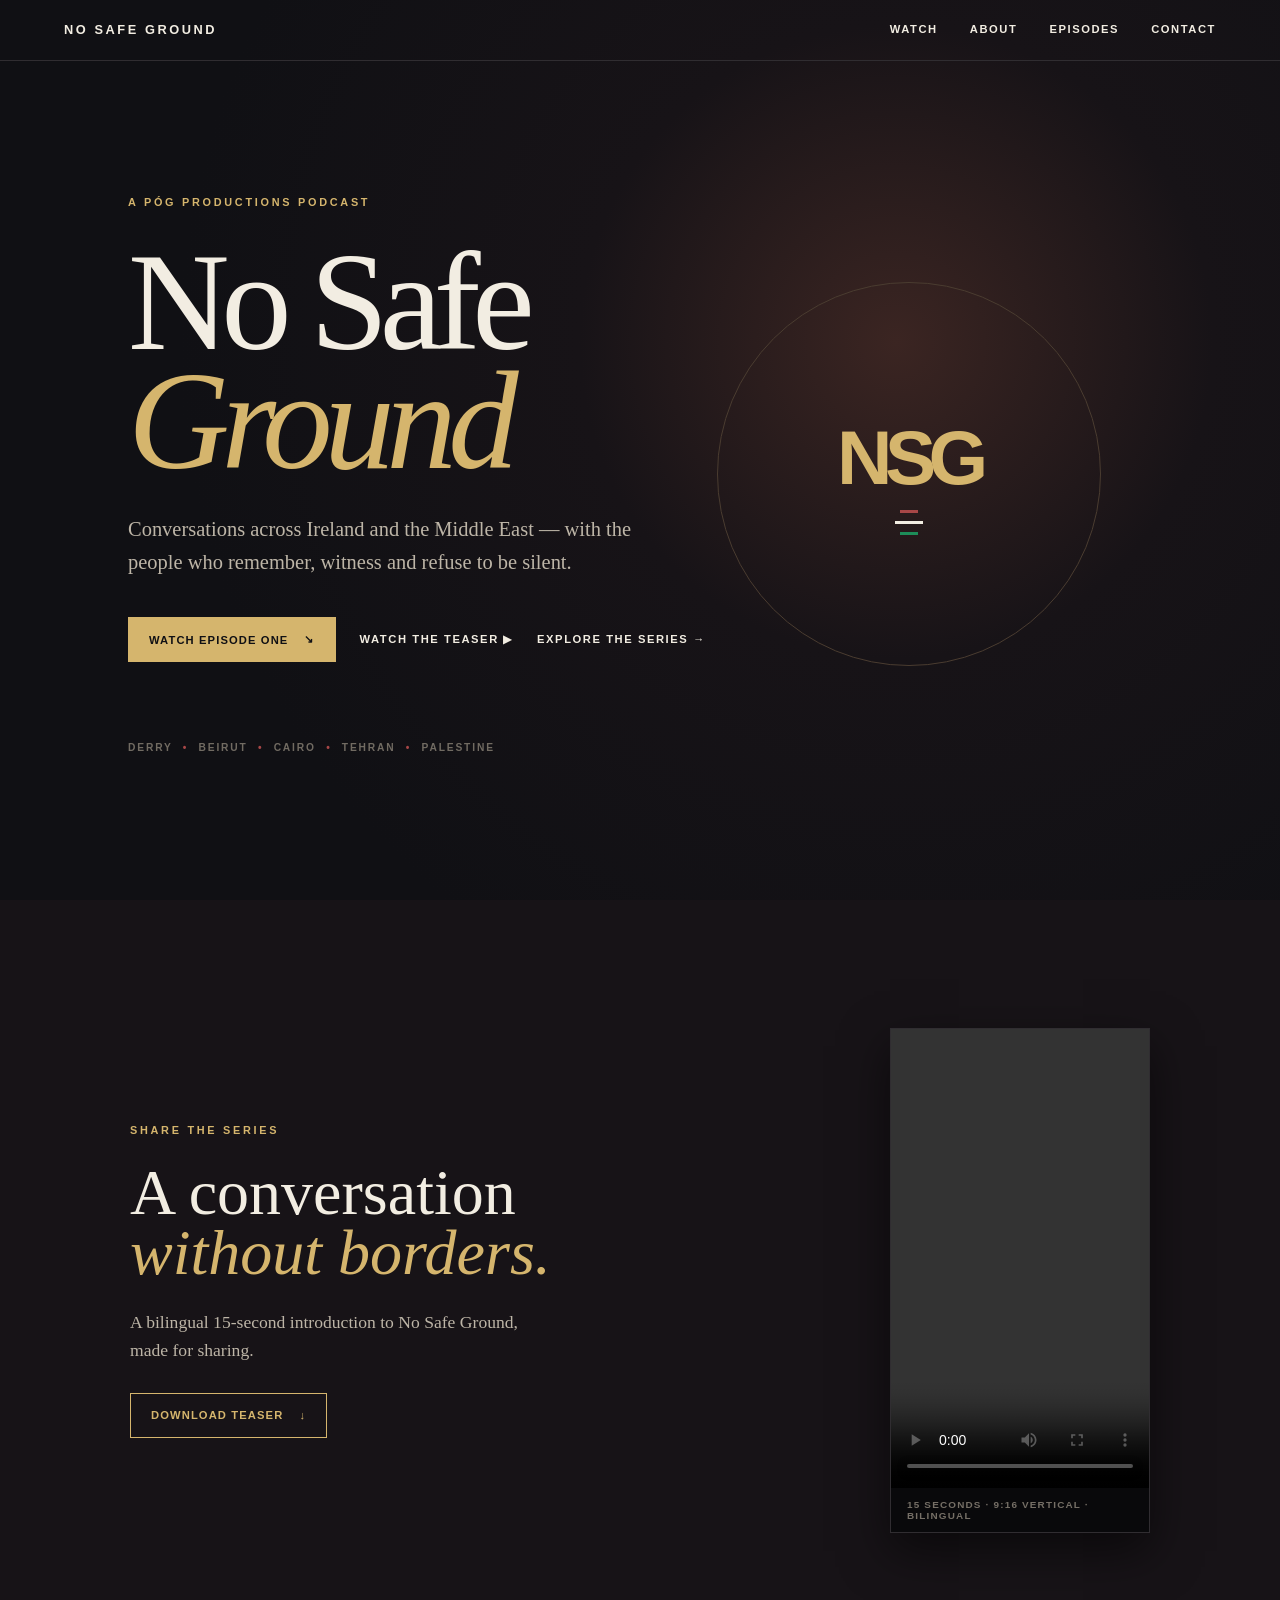
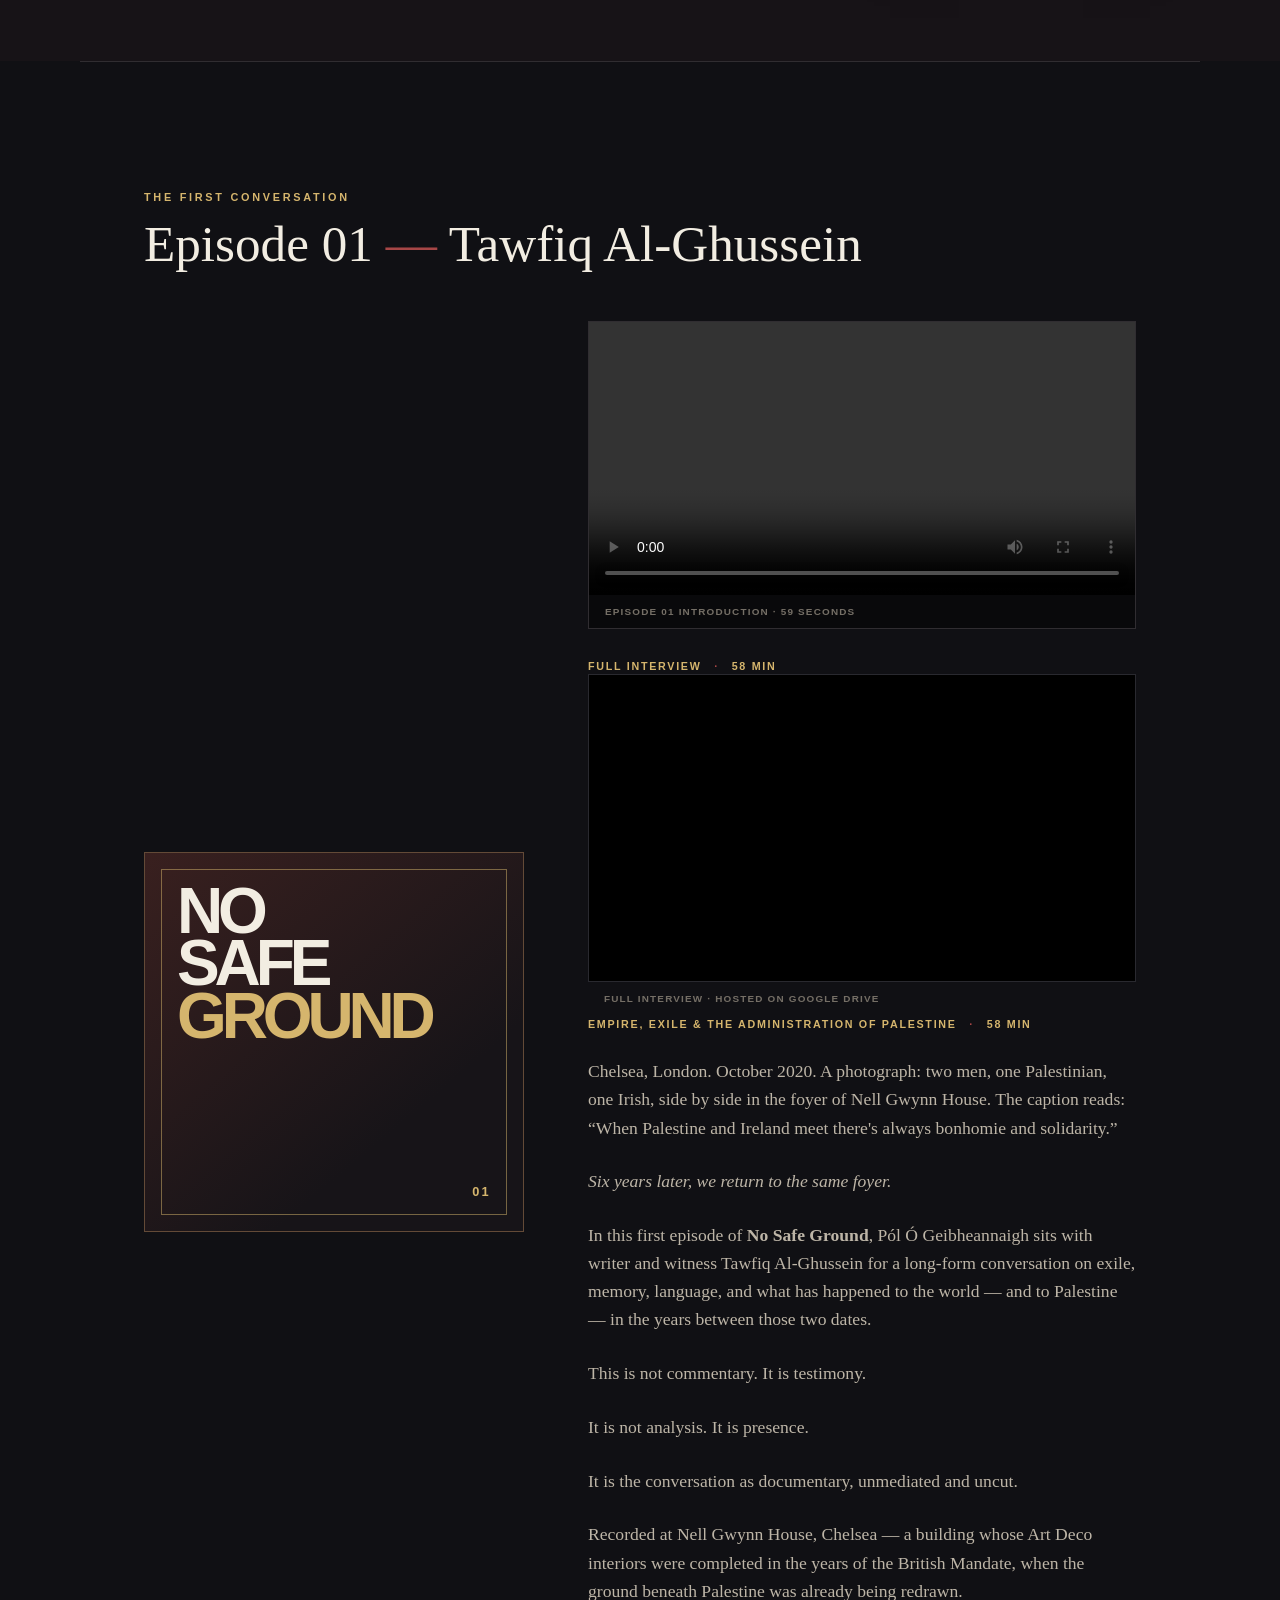
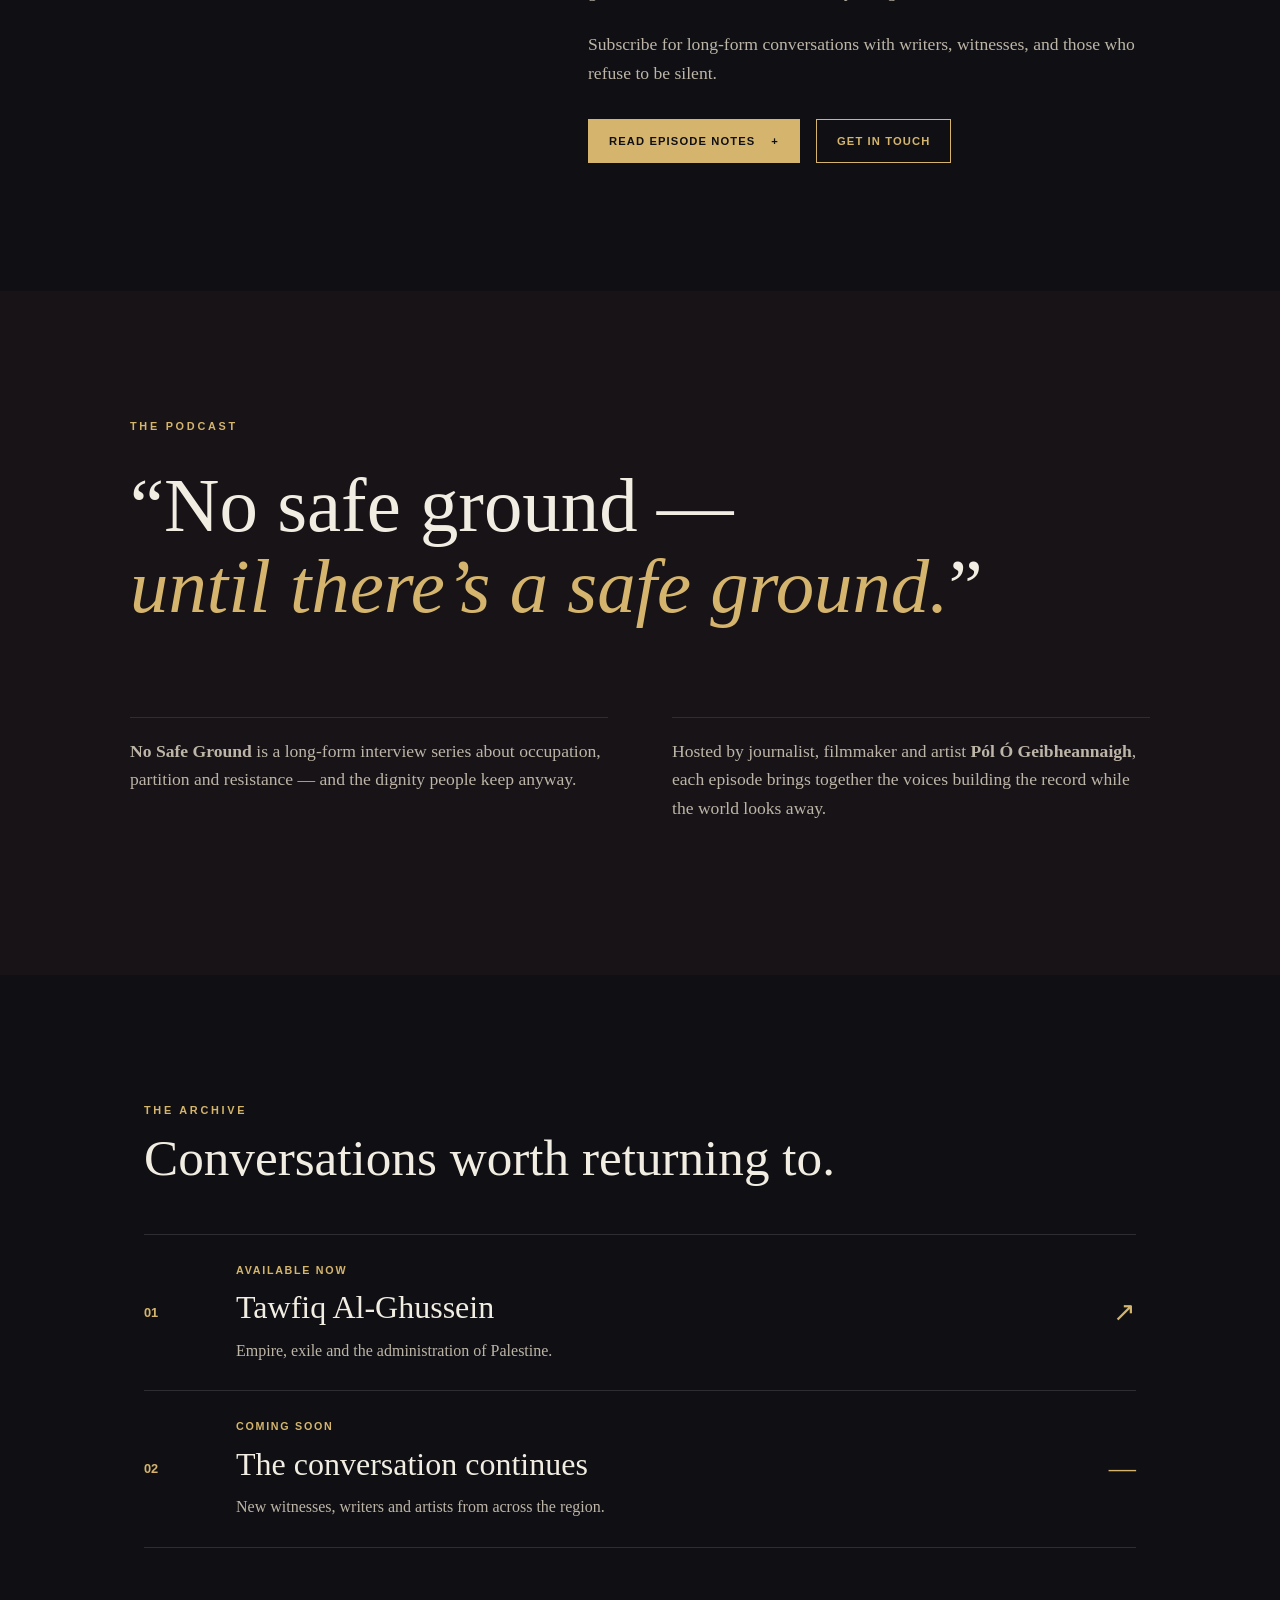
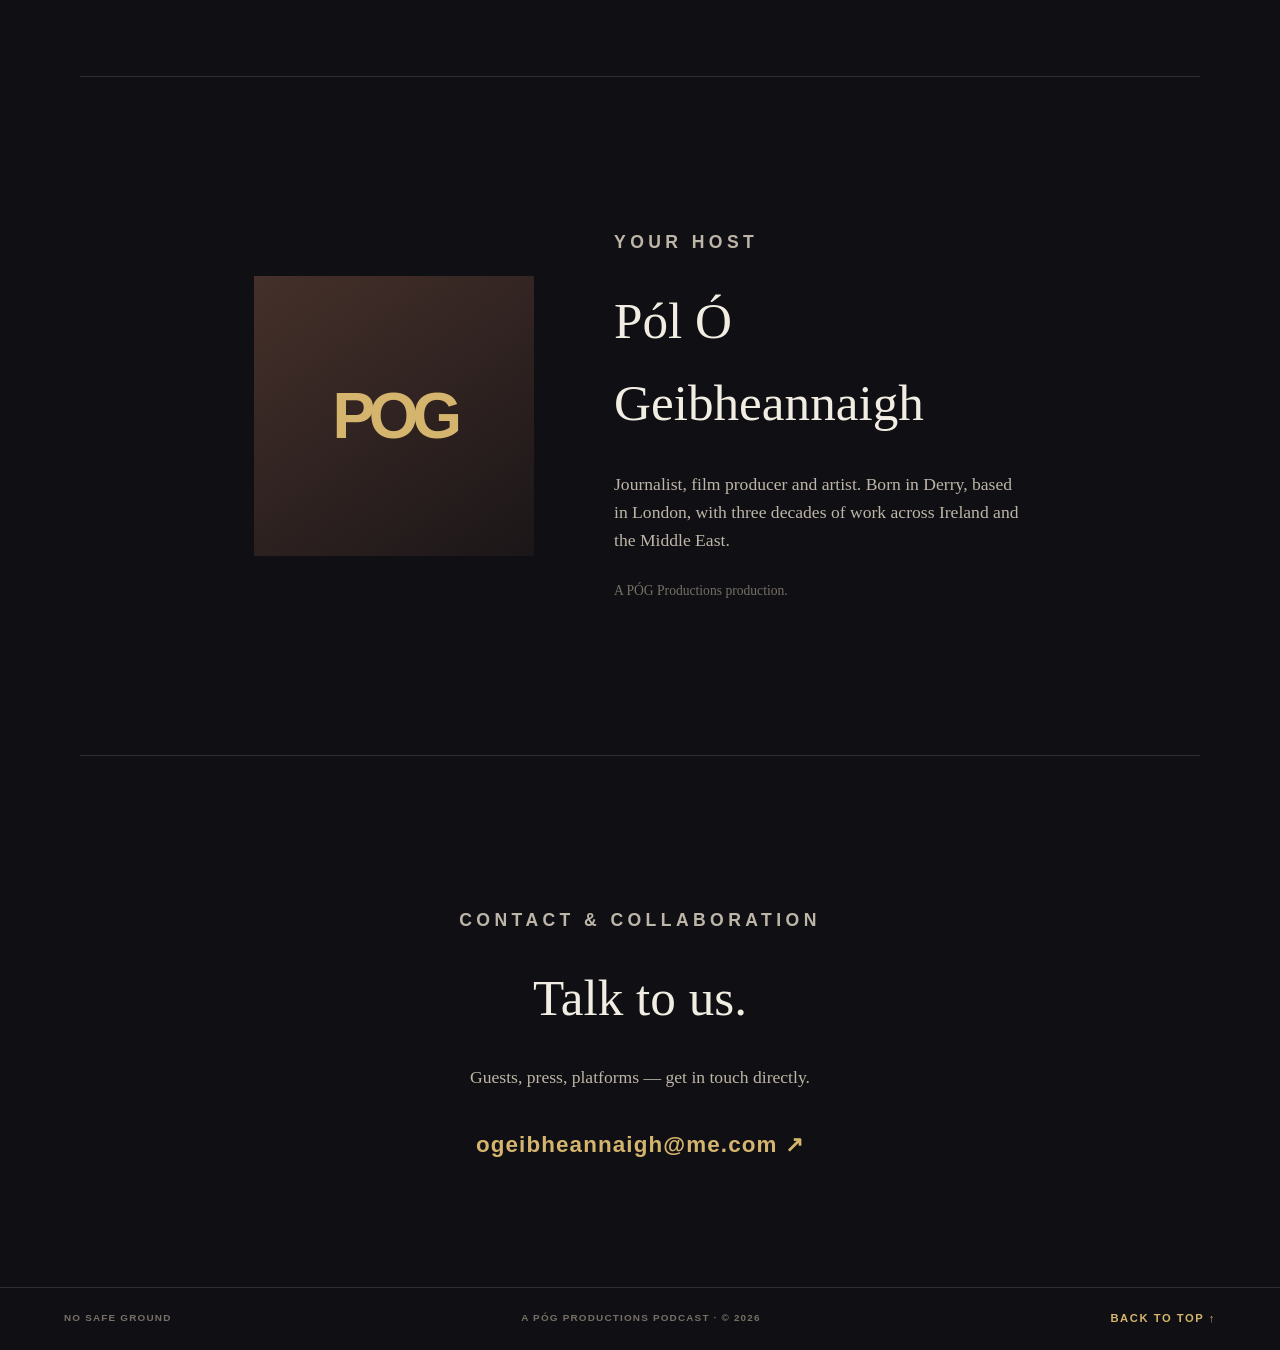
==== commit 88afef98: "Update Episode 01 description Co-authored-by: Copilot App <223556219+Copilot@users.noreply.github.co" ====
--- a/index.html
+++ b/index.html
@@ -1,79 +1,193 @@
-PÓL ANTOINE Ó GÉIBHEANNAIGH:
-    <!DOCTYPE html>
+<!doctype html>
 <html lang="en">
-<head>
-<meta charset="UTF-8">
-<meta name="viewport" content="width=device-width, initial-scale=1.0">
-<title>No Safe Ground — A PÓG Productions Podcast</title>
-<meta name="description" content="No Safe Ground is a long-form interview podcast hosted by Pól Ó Geibheannaigh, sitting with writers, witnesses, and those who refuse to be silent on empire, exile and resistance.">
-<style>
-  :root { --ink:#0d0d0f; --paper:#f2ede2; --gold:#c9a961; --red:#b34a4a; }
-  * { margin:0; padding:0; box-sizing:border-box; }
-  body { background:var(--ink); color:var(--paper); font-family:Georgia,'Times New Roman',serif; line-height:1.6; }
-  .sans { font-family:Helvetica,Arial,sans-serif; }
-  header { min-height:92vh; display:flex; flex-direction:column; justify-content:center; align-items:center; text-align:center;
-    /* use temporary remote poster (will expire) */
-    background:linear-gradient(rgba(8,8,10,.55),rgba(8,8,10,.92)), url('https://h.uguu.se/WLUcvfLs.jpg') center/cover;
-    padding:48px 20px 28px; }
-  h1 { font-size:clamp(40px,8.4vw,96px); letter-spacing:.12em; font-weight:700; }
-  .sub { font-size:clamp(16px,2.4vw,24px); color:var(--gold); margin-top:14px; letter-spacing:.06em; }
-  .tag { font-size:clamp(13px,1.8vw,17px); color:#cfc8b8; margin-top:8px; }
-  .rule { width:80px; height:2px; background:var(--gold); margin:26px auto; }
-  .play { display:inline-block; margin-top:10px; padding:14px 34px; border:1px solid var(--gold); color:var(--paper);
-    text-decoration:none; letter-spacing:.18em; font-size:14px; transition:all .25s; }
-  .play:hover { background:var(--gold); color:#111; }
-  .lang { margin-top:18px; font-size:13px; color:#9a9384; letter-spacing:.08em; }
-  section.video { max-width:980px; margin:0 auto; padding:56px 20px 20px; }
-  .frame { border:1px solid #2a2a30; box-shadow:0 30px 80px rgba(0,0,0,.6); }
-  iframe { width:100%; display:block; background:#000; }
-  section.story { max-width:860px; margin:0 auto; padding:64px 24px; }
-  .kicker { color:var(--gold); letter-spacing:.28em; font-size:13px; margin-bottom:14px; }
-  h2 { font-size:clamp(26px,4vw,40px); margin-bottom:22px; font-weight:700; }
-  .quote { border-left:3px solid var(--red); padding:6px 0 6px 22px; margin:30px 0; font-style:italic;
-    font-size:clamp(18px,2.6vw,23px); color:#e7dfcd; }
-  p { margin-bottom:18px; color:#d8d2c4; font-size:clamp(15px,2vw,18px); }
-  strong { color:var(--paper); }
-  section.credits { border-top:1px solid #232329; background:#0a0a0c; }
-  .grid { max-width:980px; margin:0 auto; padding:56px 24px; display:grid; grid-template-columns:repeat(auto-fit,minmax(240px,1fr)); gap:36px; }
-  h3 { color:var(--gold); font-size:14px; letter-spacing:.2em; margin-bottom:14px; font-family:Helvetica,Arial,sans-serif; }
-  .credits p, .credits li { font-size:14.5px; color:#b8b2a4; }
-  ul { list-style:none; } li { margin-bottom:8px; }
-  a { color:var(--paper); text-decoration:none; }
-  a:hover { color:var(--gold); text-decoration:underline; }
-  section.contact { text-align:center; padding:70px 24px 90px; }
-  .mail { display:inline-block; margin-top:18px; padding:14px 34px; background:var(--gold); color:#111; text-decoration:none;
-    letter-spacing:.06em; font-weight:bold; }
-  footer { text-align:center; padding:26px; color:#6d6759; font-size:12.5px; letter-spacing:.08em; border-top:1px solid #1c1c21; }
-  .tri span { display:inline-block; width:10px; height:6px; margin:0 3px; }
-</style>
-</head>
-<body>
+  <head>
+    <meta charset="UTF-8">
+    <meta name="viewport" content="width=device-width, initial-scale=1">
+    <meta name="theme-color" content="#101014">
+    <meta name="description" content="No Safe Ground is a long-form interview podcast hosted by Pól Ó Geibheannaigh.">
+    <link rel="icon" href="data:image/svg+xml,%3Csvg xmlns='http://www.w3.org/2000/svg' viewBox='0 0 64 64'%3E%3Crect width='64' height='64' fill='%23101014'/%3E%3Cpath d='M14 16h36v8H22v8h22v8H22v8h28v8H14z' fill='%23d5b56d'/%3E%3C/svg%3E">
+    <title>No Safe Ground — A PÓG Productions Podcast</title>
+    <link rel="stylesheet" href="style.css">
+  </head>
+  <body>
+    <a class="skip-link" href="#main-content">Skip to content</a>
 
-<header>
-  <h1>NO SAFE GROUND</h1>
-  <div class="sub">with Pól Ó Geibheannaigh</div>
-  <div class="tag sans" style="letter-spacing:.34em;margin-top:22px">SUBSCRIBE. SHARE. RETURN.</div>
-  <div class="rule"></div>
-  <a class="play sans" href="#watch">▶&nbsp; WATCH THE INTRO — 59s</a>
-  <div class="lang sans">DERRY · BEIRUT · CAIRO · TEHRAN · PALESTINE</div>
-</header>
+    <header class="site-header">
+      <a class="wordmark" href="#top" aria-label="No Safe Ground home">NO SAFE GROUND</a>
+      <button class="menu-toggle" type="button" aria-expanded="false" aria-controls="site-nav">Menu</button>
+      <nav id="site-nav" class="site-nav" aria-label="Main navigation">
+        <a href="#watch">Watch</a>
+        <a href="#about">About</a>
+        <a href="#episodes">Episodes</a>
+        <a href="#contact">Contact</a>
+      </nav>
+    </header>
 
-<section class="video" id="watch">
-  <div class="frame">
-    <iframe src="https://player.vimeo.com/video/1224773582?title=0&byline=0&portrait=0" frameborder="0" allow="autoplay; fullscreen; picture-in-picture" allowfullscreen style="display:block; width:100%; height:600px; background:#000;"></iframe>
-  </div>
-  
-  <div style="max-width:980px; margin:0 auto; padding:36px 20px;">
-    <p style="color:#b8b2a4; font-size:14px
+    <main id="main-content">
+      <section class="hero" id="top" aria-labelledby="hero-title">
+        <div class="hero-inner">
+          <p class="eyebrow">A PÓG PRODUCTIONS PODCAST</p>
+          <h1 id="hero-title">No Safe<br><em>Ground</em></h1>
+          <p class="hero-intro">Conversations across Ireland and the Middle East — with the people who remember, witness and refuse to be silent.</p>
+          <div class="hero-actions">
+            <a class="button button-primary" href="#watch">Watch episode one <span aria-hidden="true">↘</span></a>
+            <a class="text-link" href="#teaser">Watch the teaser <span aria-hidden="true">▶</span></a>
+            <a class="text-link" href="#episodes">Explore the series <span aria-hidden="true">→</span></a>
+          </div>
+          <p class="location-line">DERRY <span>•</span> BEIRUT <span>•</span> CAIRO <span>•</span> TEHRAN <span>•</span> PALESTINE</p>
+        </div>
+        <div class="hero-mark" aria-hidden="true"><span>NSG</span><i></i><i></i><i></i></div>
+      </section>
 
-Pól Ó Géibheannaigh:
-    <!DOCTYPE html>
-<html lang="en">
-<head>
-<meta charset="UTF-8">
-<meta name="viewport" content="width=device-width, initial-scale=1.0">
-<title>No Safe Ground — A PÓG Productions Podcast</title>
-<meta name="description" content="No Safe Ground is a long-form interview podcast hosted by Pól Ó Geibheannaigh, sitting with writers, witnesses, and those who refuse to be silent on empire, exile and resistance.">
-<style>
-  :root { --ink:#0d0d0f; --paper:#f2ede2; --gold:#c9a961; --red:#b34a4a; }
-  * { mar
+      <section class="teaser section-shell" id="teaser" aria-labelledby="teaser-title">
+        <div class="teaser-copy">
+          <p class="eyebrow">SHARE THE SERIES</p>
+          <h2 id="teaser-title">A conversation<br><em>without borders.</em></h2>
+          <p>A bilingual 15-second introduction to No Safe Ground, made for sharing.</p>
+          <a class="button button-outline" href="media/no-safe-ground-teaser.mp4" download>Download teaser <span aria-hidden="true">↓</span></a>
+        </div>
+        <div class="teaser-player">
+          <video controls preload="metadata" playsinline>
+            <source src="media/no-safe-ground-teaser.mp4" type="video/mp4">
+            Your browser does not support embedded video.
+          </video>
+          <p class="video-caption">15 seconds · 9:16 vertical · bilingual</p>
+        </div>
+      </section>
+
+      <section class="watch section-shell" id="watch" aria-labelledby="watch-title">
+        <div class="section-heading">
+          <p class="eyebrow">THE FIRST CONVERSATION</p>
+          <h2 id="watch-title">Episode 01 <span>—</span> Tawfiq Al-Ghussein</h2>
+        </div>
+        <div class="episode-feature">
+          <div class="episode-art" role="img" aria-label="No Safe Ground episode artwork">
+            <span class="art-label">NO<br>SAFE<br><b>GROUND</b></span>
+            <span class="art-number">01</span>
+          </div>
+          <div class="episode-copy">
+            <div class="video-player">
+              <video controls preload="metadata">
+                <source src="media/no-safe-ground-intro.mp4" type="video/mp4">
+                Your browser does not support embedded video.
+              </video>
+              <p class="video-caption">Episode 01 introduction · 59 seconds</p>
+            </div>
+            <div class="full-interview">
+              <p class="episode-meta">FULL INTERVIEW <span>·</span> 58 MIN</p>
+              <div class="drive-player">
+                <iframe
+                  src="https://drive.google.com/file/d/15B9WlTD_EIjig0b4QV5xCTZ0rKzxvUtK/preview"
+                  title="No Safe Ground Episode 01 full interview"
+                  allow="autoplay"
+                  allowfullscreen>
+                </iframe>
+              </div>
+              <p class="video-caption">Full interview · hosted on Google Drive</p>
+            </div>
+            <p class="episode-meta">EMPIRE, EXILE &amp; THE ADMINISTRATION OF PALESTINE <span>·</span> 58 MIN</p>
+            <p>Chelsea, London. October 2020. A photograph: two men, one Palestinian, one Irish, side by side in the foyer of Nell Gwynn House. The caption reads: “When Palestine and Ireland meet there's always bonhomie and solidarity.”</p>
+            <p><em>Six years later, we return to the same foyer.</em></p>
+            <p>In this first episode of <strong>No Safe Ground</strong>, Pól Ó Geibheannaigh sits with writer and witness Tawfiq Al-Ghussein for a long-form conversation on exile, memory, language, and what has happened to the world — and to Palestine — in the years between those two dates.</p>
+            <p>This is not commentary. It is testimony.</p>
+            <p>It is not analysis. It is presence.</p>
+            <p>It is the conversation as documentary, unmediated and uncut.</p>
+            <p>Recorded at Nell Gwynn House, Chelsea — a building whose Art Deco interiors were completed in the years of the British Mandate, when the ground beneath Palestine was already being redrawn.</p>
+            <p>Subscribe for long-form conversations with writers, witnesses, and those who refuse to be silent.</p>
+            <div class="episode-actions">
+              <button class="button button-primary details-toggle" type="button" aria-expanded="false" aria-controls="episode-details">Read episode notes <span aria-hidden="true">+</span></button>
+              <a class="button button-outline" href="mailto:ogeibheannaigh@me.com?subject=No%20Safe%20Ground%20episode%201">Get in touch</a>
+            </div>
+            <div class="episode-details" id="episode-details" hidden>
+              <p>Recorded at Nell Gwynn House, Chelsea. This is testimony rather than commentary: presence rather than analysis, held in the room and left intact.</p>
+              <p><strong>Tawfiq Al-Ghussein</strong> is the author of <em>The Administration of Palestine: Authority Unresolved</em>.</p>
+              <div class="resource-placeholders" aria-label="Episode resources">
+                <a class="resource-placeholder" href="https://www.amazon.co.uk/Administration-Palestine-Authority-Unresolved/dp/B0HCJQ3CR5" target="_blank" rel="noopener">
+                  <span class="resource-label">TAWFIQ'S BOOK</span>
+                  <strong>The Administration of Palestine: Authority Unresolved</strong>
+                  <span class="resource-status">Buy the book on Amazon ↗</span>
+                </a>
+                <div class="resource-placeholder">
+                  <span class="resource-label">SUBSTACK</span>
+                  <strong>No Safe Ground on Substack</strong>
+                  <span class="resource-status">Substack link coming soon ↗</span>
+                </div>
+              </div>
+              <p><a class="transcript-link" href="media/episode-01-transcript.txt" target="_blank" rel="noopener">Read the transcript ↗</a></p>
+              <p class="download-note" id="full-interview-download"><strong>Full interview:</strong> the 2 GB master file will be linked here once it has a public host.</p>
+            </div>
+          </div>
+        </div>
+      </section>
+
+      <section class="statement section-shell" id="about" aria-labelledby="statement-title">
+        <p class="eyebrow">THE PODCAST</p>
+        <h2 id="statement-title">“No safe ground —<br><em>until there’s a safe ground.</em>”</h2>
+        <div class="statement-grid">
+          <p><strong>No Safe Ground</strong> is a long-form interview series about occupation, partition and resistance — and the dignity people keep anyway.</p>
+          <p>Hosted by journalist, filmmaker and artist <strong>Pól Ó Geibheannaigh</strong>, each episode brings together the voices building the record while the world looks away.</p>
+        </div>
+      </section>
+
+      <section class="episodes section-shell" id="episodes" aria-labelledby="episodes-title">
+        <div class="section-heading">
+          <p class="eyebrow">THE ARCHIVE</p>
+          <h2 id="episodes-title">Conversations worth returning to.</h2>
+        </div>
+        <div class="episode-list">
+          <article class="episode-card is-current">
+            <span class="card-number">01</span>
+            <div><p class="episode-meta">AVAILABLE NOW</p><h3>Tawfiq Al-Ghussein</h3><p>Empire, exile and the administration of Palestine.</p></div>
+            <a href="#watch" aria-label="Go to episode one">↗</a>
+          </article>
+          <article class="episode-card">
+            <span class="card-number">02</span>
+            <div><p class="episode-meta">COMING SOON</p><h3>The conversation continues</h3><p>New witnesses, writers and artists from across the region.</p></div>
+            <span class="card-status" aria-label="Coming soon">—</span>
+          </article>
+        </div>
+      </section>
+
+      <section class="host section-shell" aria-labelledby="host-title">
+        <div class="host-photo" role="img" aria-label="Portrait placeholder for host Pól Ó Geibheannaigh"><span>POG</span></div>
+        <div><p class="eyebrow">YOUR HOST</p><h2 id="host-title">Pól Ó Geibheannaigh</h2><p>Journalist, film producer and artist. Born in Derry, based in London, with three decades of work across Ireland and the Middle East.</p><p class="muted">A PÓG Productions production.</p></div>
+      </section>
+
+      <section class="contact section-shell" id="contact" aria-labelledby="contact-title">
+        <p class="eyebrow">CONTACT &amp; COLLABORATION</p>
+        <h2 id="contact-title">Talk to us.</h2>
+        <p>Guests, press, platforms — get in touch directly.</p>
+        <a class="contact-link" href="mailto:ogeibheannaigh@me.com">ogeibheannaigh@me.com <span aria-hidden="true">↗</span></a>
+      </section>
+    </main>
+
+    <footer class="site-footer">
+      <span>NO SAFE GROUND</span>
+      <span>A PÓG PRODUCTIONS PODCAST · © 2026</span>
+      <a href="#top">Back to top ↑</a>
+    </footer>
+    <script>
+      const menuButton = document.querySelector(".menu-toggle");
+      const nav = document.querySelector(".site-nav");
+      menuButton.addEventListener("click", () => {
+        const open = menuButton.getAttribute("aria-expanded") === "true";
+        menuButton.setAttribute("aria-expanded", String(!open));
+        nav.classList.toggle("is-open", !open);
+      });
+      nav.addEventListener("click", (event) => {
+        if (event.target.matches("a")) {
+          menuButton.setAttribute("aria-expanded", "false");
+          nav.classList.remove("is-open");
+        }
+      });
+      const detailsButton = document.querySelector(".details-toggle");
+      const details = document.querySelector("#episode-details");
+      detailsButton.addEventListener("click", () => {
+        const expanded = detailsButton.getAttribute("aria-expanded") === "true";
+        detailsButton.setAttribute("aria-expanded", String(!expanded));
+        details.hidden = expanded;
+        detailsButton.innerHTML = expanded ? 'Read episode notes <span aria-hidden="true">+</span>' : 'Hide episode notes <span aria-hidden="true">−</span>';
+      });
+    </script>
+  </body>
+</html>
--- a/style.css
+++ b/style.css
@@ -0,0 +1,16 @@
+:root{--ink:#101014;--paper:#f2ede2;--muted:#bdb5a7;--gold:#d5b56d;--red:#a74747;--line:#302d31}
+*{box-sizing:border-box;margin:0}html{scroll-behavior:smooth}body{background:var(--ink);color:var(--paper);font-family:Georgia,"Times New Roman",serif;line-height:1.6}a{color:inherit}.skip-link{position:absolute;left:-999px;top:auto}.skip-link:focus{left:1rem;top:1rem;z-index:5;background:var(--gold);color:var(--ink);padding:.6rem 1rem}.site-header{align-items:center;border-bottom:1px solid var(--line);display:flex;justify-content:space-between;padding:1.4rem 5vw;position:absolute;top:0;width:100%;z-index:2}.wordmark{font:700 .8rem/1.2 Arial,sans-serif;letter-spacing:.2em;text-decoration:none}.site-nav{display:flex;gap:2rem}.site-nav a,.text-link,.site-footer a{font:600 .7rem/1.2 Arial,sans-serif;letter-spacing:.14em;text-decoration:none;text-transform:uppercase}.site-nav a:hover,.text-link:hover,.site-footer a:hover{color:var(--gold)}.menu-toggle{background:none;border:0;color:var(--paper);display:none;font:600 .7rem Arial,sans-serif;letter-spacing:.12em;text-transform:uppercase}.hero{align-items:center;background:radial-gradient(circle at 70% 38%,#3b2522 0,#171317 30%,var(--ink) 68%);display:flex;justify-content:space-between;min-height:100vh;overflow:hidden;padding:8rem 10vw 5rem}.hero-inner{max-width:720px}.eyebrow{color:var(--gold);font:600 .68rem/1.4 Arial,sans-serif;letter-spacing:.25em;text-transform:uppercase}.hero h1{font-size:clamp(4rem,11vw,10rem);font-weight:400;letter-spacing:-.06em;line-height:.85;margin:2rem 0}.hero h1 em{color:var(--gold);font-style:italic}.hero-intro{color:var(--muted);font-size:clamp(1rem,1.6vw,1.3rem);max-width:520px}.hero-actions{align-items:center;display:flex;flex-wrap:wrap;gap:1.5rem;margin-top:2.4rem}.button{border:1px solid var(--gold);display:inline-flex;gap:1rem;align-items:center;font:600 .7rem Arial,sans-serif;letter-spacing:.1em;padding:.95rem 1.25rem;text-decoration:none;text-transform:uppercase;transition:.2s}.button-primary{background:var(--gold);color:var(--ink)}.button-primary:hover{background:var(--paper);border-color:var(--paper)}.button-outline{color:var(--gold)}.button-outline:hover{background:var(--gold);color:var(--ink)}.location-line{color:#716b62;font:600 .64rem Arial,sans-serif;letter-spacing:.18em;margin-top:5rem}.location-line span{color:var(--red);padding:0 .35rem}.hero-mark{align-items:center;border:1px solid #4a3c30;border-radius:50%;display:flex;flex-direction:column;height:clamp(230px,30vw,420px);justify-content:center;margin-right:4vw;position:relative;width:clamp(230px,30vw,420px)}.hero-mark span{color:var(--gold);font:700 clamp(2.5rem,6vw,6rem) Arial,sans-serif;letter-spacing:-.1em}.hero-mark i{background:var(--red);display:block;height:3px;margin-top:.5rem;width:18px}.hero-mark i:nth-child(3){background:var(--paper);width:28px}.hero-mark i:nth-child(4){background:#1d8d59}.section-shell{margin:auto;max-width:1120px;padding:8rem 5vw}.watch{border-top:1px solid var(--line)}.section-heading{margin-bottom:3rem}.section-heading h2{font-size:clamp(2rem,4vw,3.5rem);font-weight:400;line-height:1.1;margin-top:.7rem}.section-heading h2 span{color:var(--red)}.episode-feature{display:grid;gap:4rem;grid-template-columns:minmax(240px,380px) 1fr;align-items:center}.episode-art{aspect-ratio:1;background:linear-gradient(140deg,#39201f,#171418 70%);border:1px solid #634a37;display:flex;flex-direction:column;justify-content:space-between;padding:2rem;position:relative}.episode-art:after{border:1px solid var(--gold);content:"";inset:1rem;opacity:.5;position:absolute}.art-label{font:700 clamp(2rem,5vw,4.2rem)/.82 Arial,sans-serif;letter-spacing:-.08em;z-index:1}.art-label b{color:var(--gold)}.art-number{align-self:flex-end;color:var(--gold);font:600 .8rem Arial,sans-serif;letter-spacing:.18em;z-index:1}.episode-copy{max-width:600px}.video-player{background:#09090b;border:1px solid var(--line);margin-bottom:1.8rem}.video-player video{display:block;width:100%}
+.drive-player{background:#000;aspect-ratio:16/9;border:1px solid #29292f}
+.drive-player iframe{display:block;width:100%;height:100%;border:0}
+.full-interview{margin-top:1.5rem}.video-caption{color:#756f66;font:600 .62rem Arial,sans-serif;letter-spacing:.12em;margin:0;padding:.7rem 1rem;text-transform:uppercase}.episode-meta{color:var(--gold);font:600 .67rem/1.5 Arial,sans-serif;letter-spacing:.16em}.episode-meta span{color:var(--red);padding:0 .5rem}.episode-copy>p:not(.episode-meta),.statement-grid p,.host p,.contact>p{color:var(--muted);font-size:1.1rem;margin:1.6rem 0}.episode-actions{display:flex;flex-wrap:wrap;gap:1rem;margin-top:2rem}.episode-details{border-top:1px solid var(--red);margin-top:2rem;padding-top:1rem}.episode-details p{color:var(--muted);font-size:.95rem;margin:.7rem 0}.transcript-link{color:var(--gold);font-weight:600;text-decoration:none}.transcript-link:hover{color:var(--paper)}.download-note{border-top:1px solid var(--line);padding-top:.8rem}.statement{background:#171317;max-width:none;padding-left:max(5vw,calc((100vw - 1020px)/2));padding-right:max(5vw,calc((100vw - 1020px)/2))}.statement h2{font-size:clamp(2.5rem,6vw,5.5rem);font-weight:400;line-height:1.05;margin:2rem 0 4rem}.statement h2 em{color:var(--gold);font-style:italic}.statement-grid{display:grid;gap:4rem;grid-template-columns:1fr 1fr}.statement-grid p{border-top:1px solid var(--line);padding-top:1.2rem}.episodes{border-bottom:1px solid var(--line)}.episode-list{border-top:1px solid var(--line)}.episode-card{align-items:center;border-bottom:1px solid var(--line);display:grid;gap:2rem;grid-template-columns:60px 1fr 40px;padding:1.7rem 0}.card-number{color:var(--gold);font:600 .8rem Arial,sans-serif}.episode-card h3{font-size:clamp(1.3rem,2.5vw,2rem);font-weight:400;margin:.25rem 0}.episode-card p:not(.episode-meta){color:var(--muted);margin:0}.episode-card>a,.card-status{color:var(--gold);font-size:1.7rem;text-align:right;text-decoration:none}.host{align-items:center;display:grid;gap:5rem;grid-template-columns:280px 1fr;max-width:900px}.host-photo{align-items:center;aspect-ratio:1;background:linear-gradient(145deg,#45302a,#1b1618);display:flex;justify-content:center}.host-photo span{color:var(--gold);font:700 4rem Arial,sans-serif;letter-spacing:-.1em}.host h2,.contact h2{font-size:clamp(2rem,4vw,3.5rem);font-weight:400;margin-top:.6rem}.muted{color:#756f66!important;font-size:.85rem!important}.contact{border-top:1px solid var(--line);text-align:center}.contact>p{margin:1.5rem auto}.contact-link{color:var(--gold);display:inline-block;font:600 clamp(1rem,2vw,1.4rem) Arial,sans-serif;letter-spacing:.05em;margin-top:1rem;text-decoration:none}.contact-link:hover{color:var(--paper)}.site-footer{border-top:1px solid var(--line);color:#756f66;display:flex;font:600 .62rem Arial,sans-serif;justify-content:space-between;letter-spacing:.12em;padding:1.5rem 5vw;text-transform:uppercase}.site-footer a{color:var(--gold)}
+.resource-placeholders{display:grid;gap:.75rem;grid-template-columns:1fr 1fr;margin:1.4rem 0}.resource-placeholder{border:1px solid var(--line);display:flex;flex-direction:column;gap:.35rem;padding:1rem;text-decoration:none;transition:border-color .2s,background-color .2s}.resource-placeholder:hover{background:#211c20;border-color:var(--gold)}.resource-placeholder strong{font-size:.95rem;font-weight:400}.resource-label,.resource-status{font:600 .6rem/1.4 Arial,sans-serif;letter-spacing:.13em;text-transform:uppercase}.resource-label{color:var(--gold)}.resource-status{color:#756f66;margin-top:.25rem}.statement h2{font-size:clamp(2.5rem,6vw,5.5rem);font-weight:400;line-height:1.05;margin:2rem 0 4rem}.statement h2 em{color:var(--gold);font-style:italic}.statement-grid{display:grid;gap:4rem;grid-template-columns:1fr 1fr}.statement-grid p{border-top:1px solid var(--line);padding-top:1.2rem}.episodes{border-bottom:1px solid var(--line)}.episode-list{border-top:1px solid var(--line)}.episode-card{align-items:center;border-bottom:1px solid var(--line);display:grid;gap:2rem;grid-template-columns:60px 1fr 40px;padding:1.7rem 0}.card-number{color:var(--gold);font:600 .8rem Arial,sans-serif}.episode-card h3{font-size:clamp(1.3rem,2.5vw,2rem);font-weight:400;margin:.25rem 0}.episode-card p:not(.episode-meta){color:var(--muted);margin:0}.episode-card>a,.card-status{color:var(--gold);font-size:1.7rem;text-align:right;text-decoration:none}.host{align-items:center;display:grid;gap:5rem;grid-template-columns:280px 1fr;max-width:900px}.host-photo{align-items:center;aspect-ratio:1;background:linear-gradient(145deg,#45302a,#1b1618);display:flex;justify-content:center}.host-photo span{color:var(--gold);font:700 4rem Arial,sans-serif;letter-spacing:-.1em}.host h2,.contact h2{font-size:clamp(2rem,4vw,3.5rem);font-weight:400;margin-top:.6rem}.muted{color:#756f66!important;font-size:.85rem!important}.contact{border-top:1px solid var(--line);text-align:center}.contact>p{margin:1.5rem auto}.contact-link{color:var(--gold);display:inline-block;font:600 clamp(1rem,2vw,1.4rem) Arial,sans-serif;letter-spacing:.05em;margin-top:1rem;text-decoration:none}.contact-link:hover{color:var(--paper)}.site-footer{border-top:1px solid var(--line);color:#756f66;display:flex;font:600 .62rem Arial,sans-serif;justify-content:space-between;letter-spacing:.12em;padding:1.5rem 5vw;text-transform:uppercase}.site-footer a{color:var(--gold)}
+@media (max-width:700px){.site-header{padding:1.2rem 5vw}.menu-toggle{display:block}.site-nav{background:var(--ink);border-bottom:1px solid var(--line);display:none;flex-direction:column;gap:1.5rem;left:0;padding:1.5rem 5vw;position:absolute;top:100%;width:100%}.site-nav.is-open{display:flex}.hero{display:block;padding:9rem 8vw 4rem}.hero h1{font-size:clamp(4rem,19vw,7rem)}.hero-mark{height:220px;margin:5rem auto 0;width:220px}.location-line{line-height:2;margin-top:3rem}.section-shell{padding:5rem 8vw}.episode-feature,.statement-grid,.host{grid-template-columns:1fr;gap:2.5rem}.episode-art{max-width:320px}.statement h2{margin-bottom:2.5rem}.statement-grid{gap:1rem}.host{padding-top:5rem}.host-photo{max-width:240px}.site-footer{align-items:flex-start;flex-direction:column;gap:1rem}.site-footer a{margin-top:.5rem}}
+@media (prefers-reduced-motion:reduce){html{scroll-behavior:auto}.button{transition:none}}
+
+.teaser{align-items:center;background:#171317;display:grid;gap:5rem;grid-template-columns:1fr 260px;max-width:none;padding-left:max(5vw,calc((100vw - 1020px)/2));padding-right:max(5vw,calc((100vw - 1020px)/2))}
+.teaser-copy h2{font-size:clamp(2.5rem,5vw,4.5rem);font-weight:400;line-height:.95;margin:1.5rem 0}
+.teaser-copy h2 em{color:var(--gold);font-style:italic}
+.teaser-copy>p:not(.eyebrow){color:var(--muted);font-size:1.1rem;margin:0 0 1.8rem;max-width:420px}
+.teaser-player{background:#09090b;border:1px solid var(--line);box-shadow:0 18px 45px #0008}
+.teaser-player video{aspect-ratio:9/16;display:block;object-fit:cover;width:100%}
+@media (max-width:700px){.resource-placeholders{grid-template-columns:1fr}.teaser{gap:2.5rem;grid-template-columns:1fr}.teaser-player{margin:auto;max-width:240px;order:-1}}
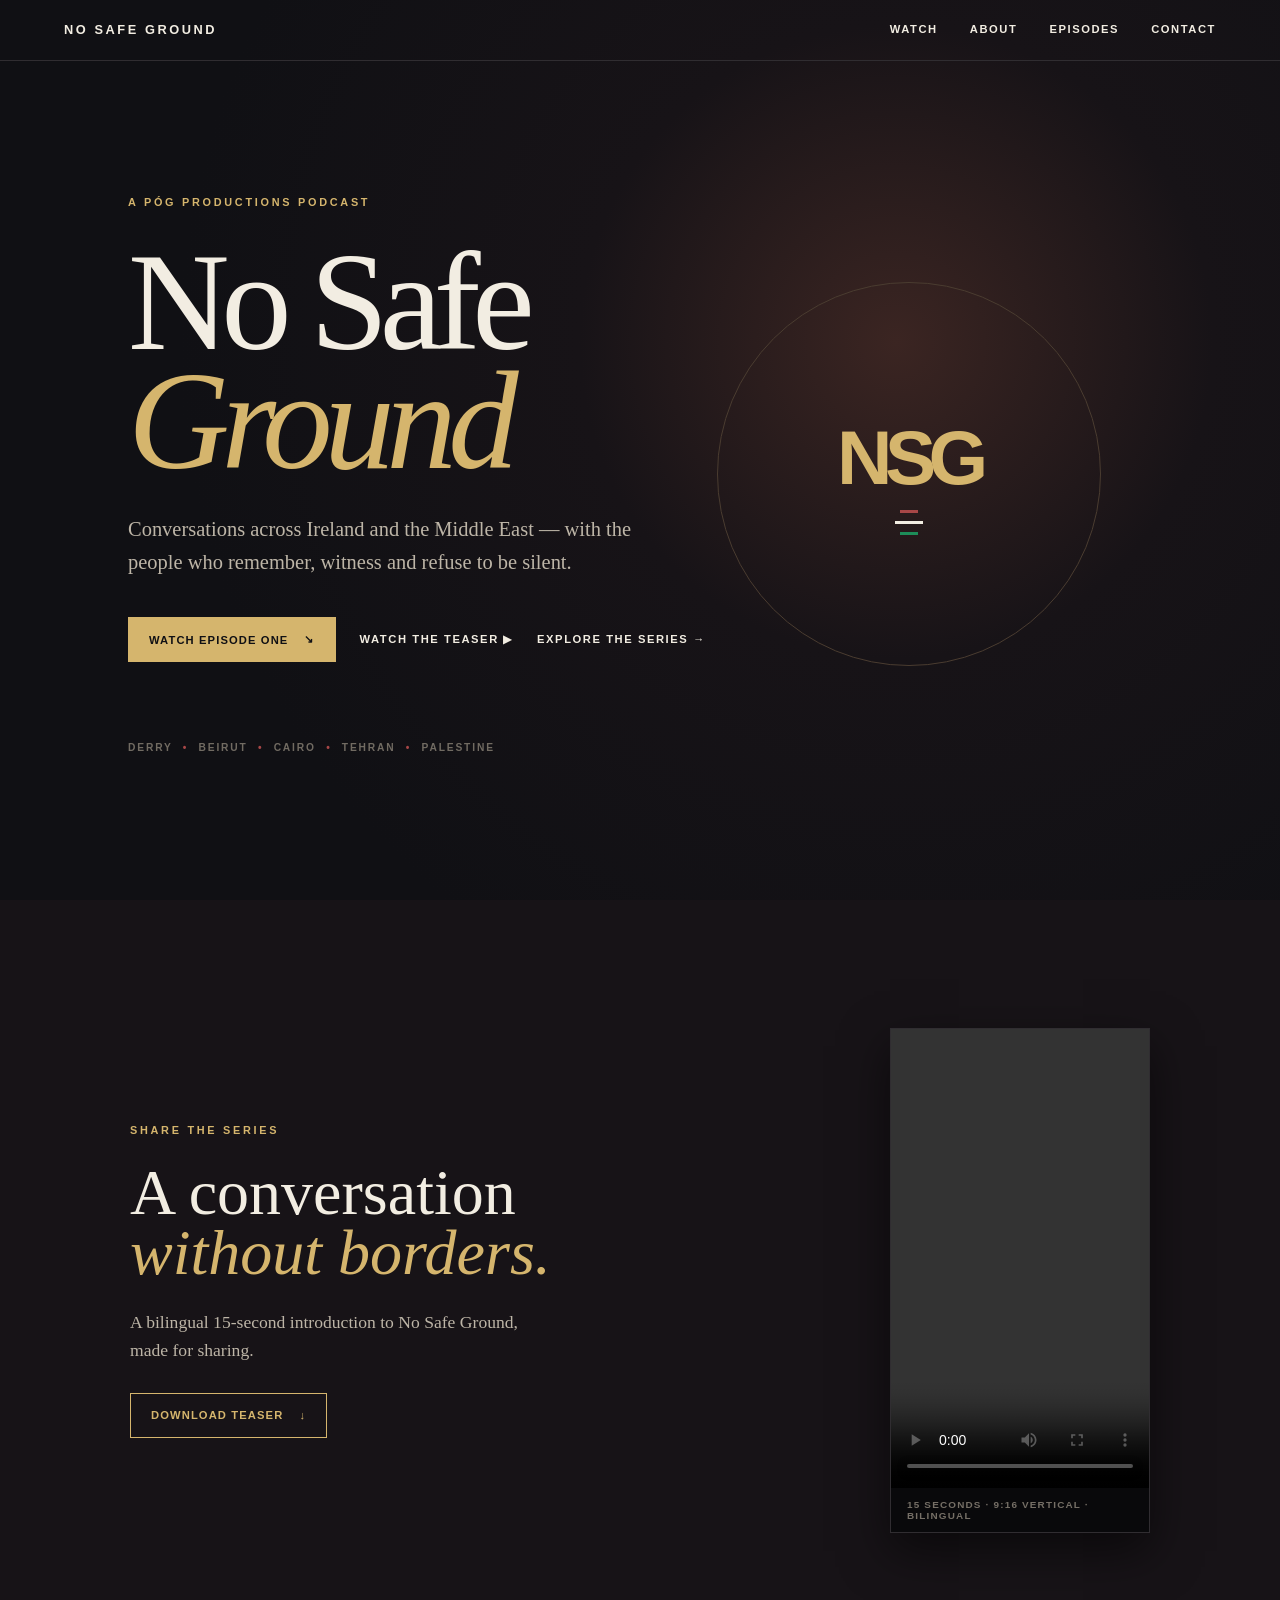
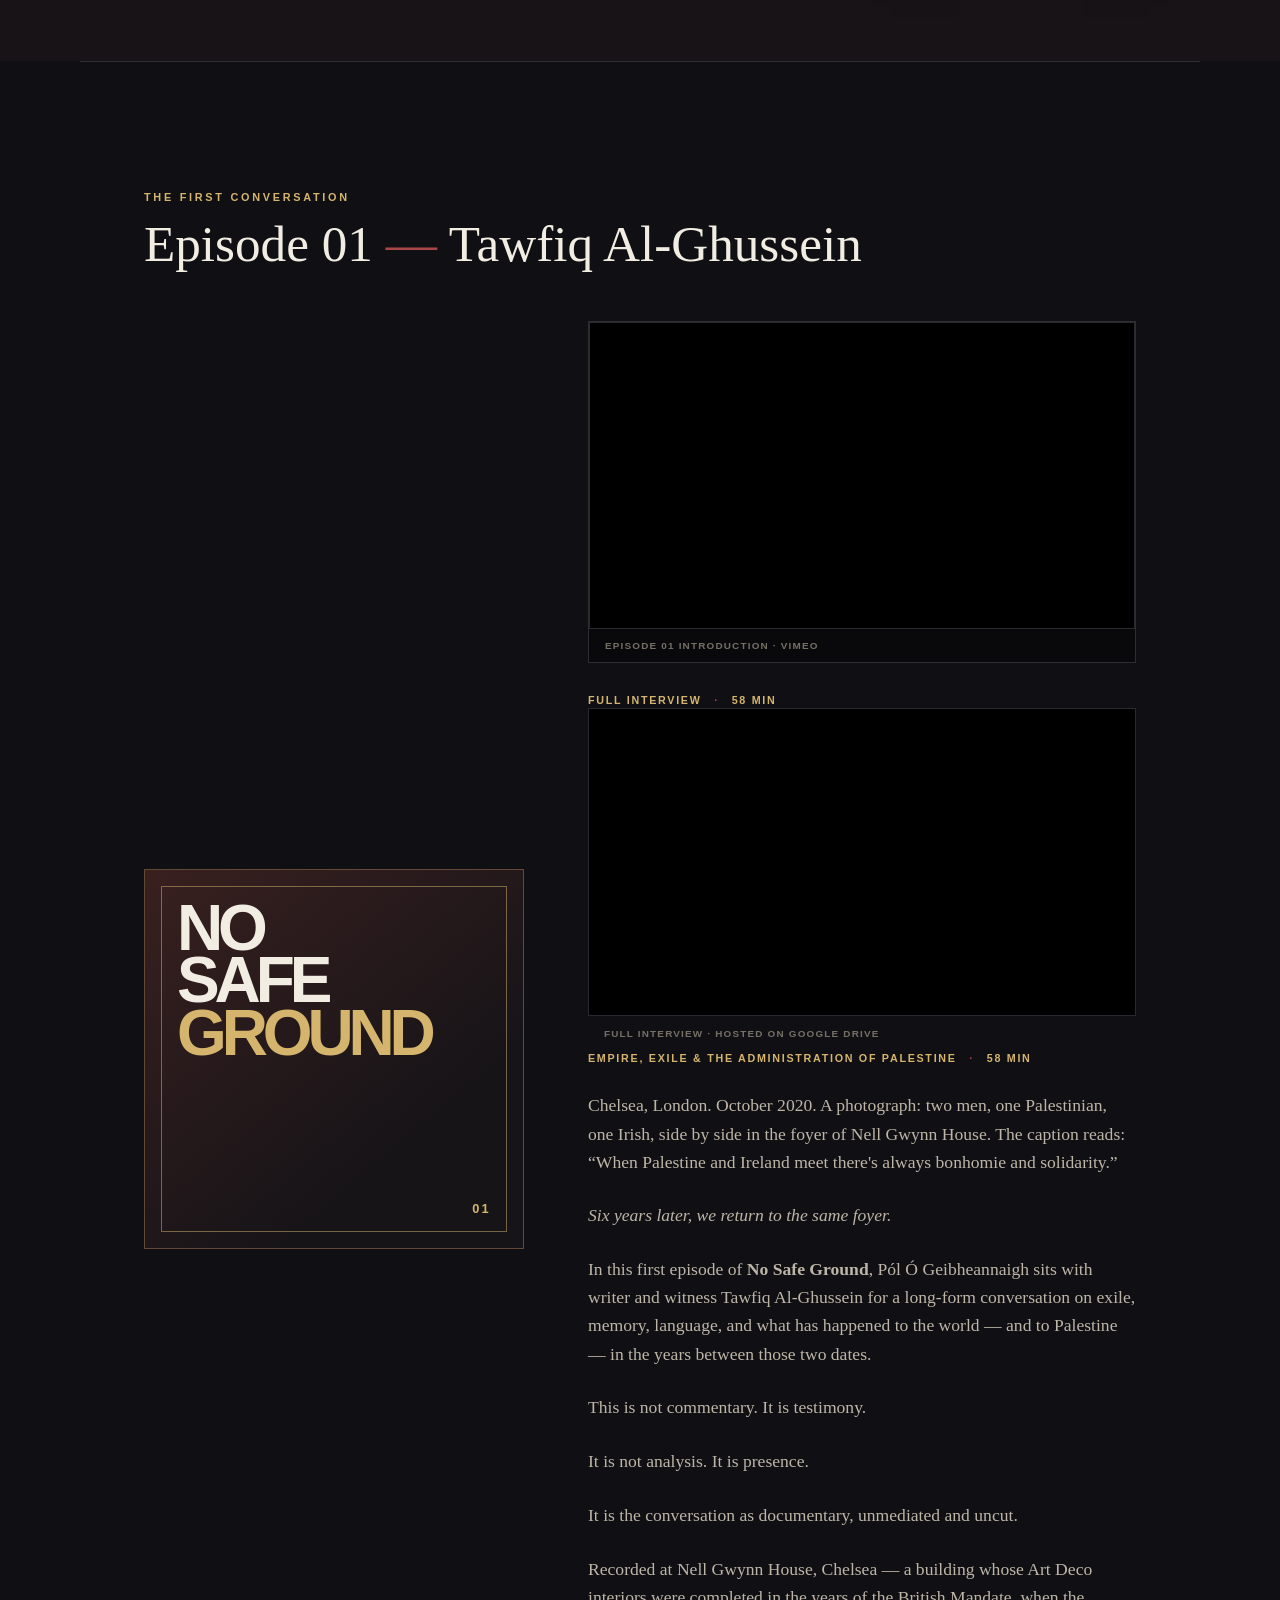
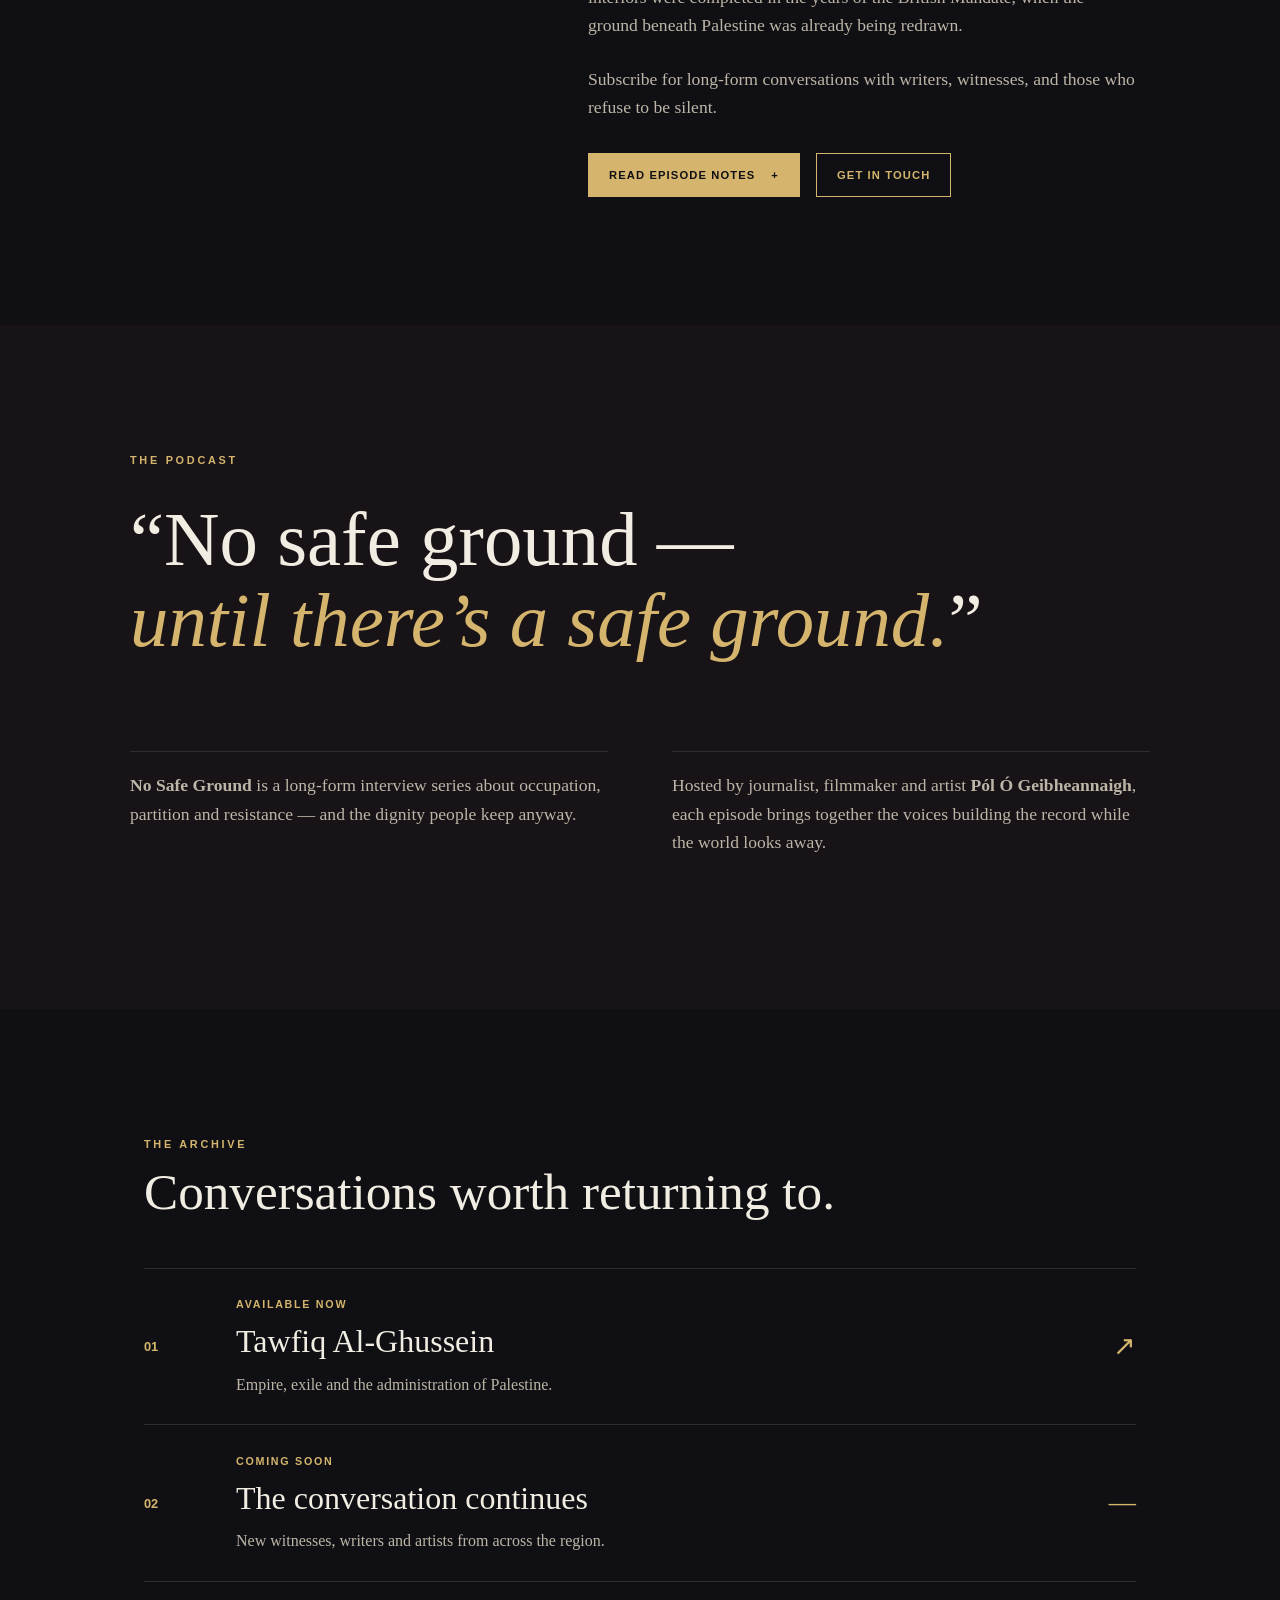
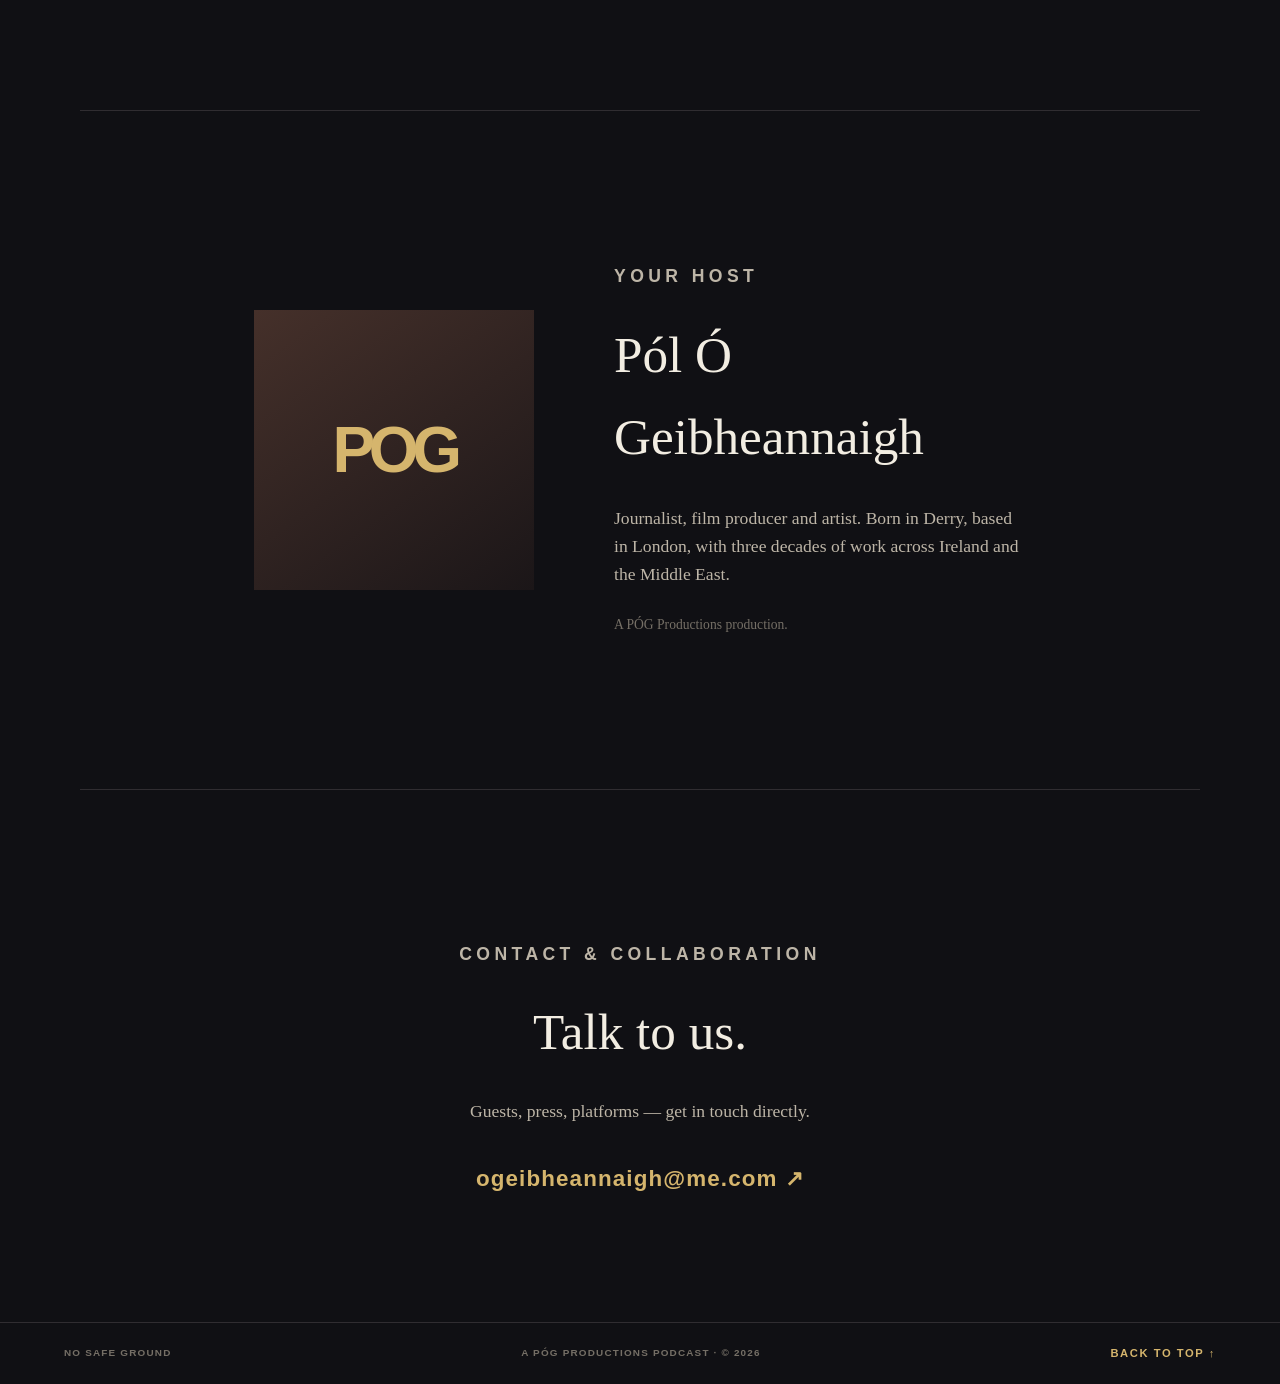
==== commit cc129953: "Use Vimeo for Episode 01 intro Co-authored-by: Copilot App <223556219+Copilot@users.noreply.github.c" ====
--- a/index.html
+++ b/index.html
@@ -67,11 +67,15 @@
           </div>
           <div class="episode-copy">
             <div class="video-player">
-              <video controls preload="metadata">
-                <source src="media/no-safe-ground-intro.mp4" type="video/mp4">
-                Your browser does not support embedded video.
-              </video>
-              <p class="video-caption">Episode 01 introduction · 59 seconds</p>
+              <div class="vimeo-player">
+                <iframe
+                  src="https://player.vimeo.com/video/1224773582"
+                  title="No Safe Ground Episode 01 introduction"
+                  allow="autoplay; fullscreen; picture-in-picture"
+                  allowfullscreen>
+                </iframe>
+              </div>
+              <p class="video-caption">Episode 01 introduction · Vimeo</p>
             </div>
             <div class="full-interview">
               <p class="episode-meta">FULL INTERVIEW <span>·</span> 58 MIN</p>
--- a/style.css
+++ b/style.css
@@ -1,5 +1,7 @@
 :root{--ink:#101014;--paper:#f2ede2;--muted:#bdb5a7;--gold:#d5b56d;--red:#a74747;--line:#302d31}
 *{box-sizing:border-box;margin:0}html{scroll-behavior:smooth}body{background:var(--ink);color:var(--paper);font-family:Georgia,"Times New Roman",serif;line-height:1.6}a{color:inherit}.skip-link{position:absolute;left:-999px;top:auto}.skip-link:focus{left:1rem;top:1rem;z-index:5;background:var(--gold);color:var(--ink);padding:.6rem 1rem}.site-header{align-items:center;border-bottom:1px solid var(--line);display:flex;justify-content:space-between;padding:1.4rem 5vw;position:absolute;top:0;width:100%;z-index:2}.wordmark{font:700 .8rem/1.2 Arial,sans-serif;letter-spacing:.2em;text-decoration:none}.site-nav{display:flex;gap:2rem}.site-nav a,.text-link,.site-footer a{font:600 .7rem/1.2 Arial,sans-serif;letter-spacing:.14em;text-decoration:none;text-transform:uppercase}.site-nav a:hover,.text-link:hover,.site-footer a:hover{color:var(--gold)}.menu-toggle{background:none;border:0;color:var(--paper);display:none;font:600 .7rem Arial,sans-serif;letter-spacing:.12em;text-transform:uppercase}.hero{align-items:center;background:radial-gradient(circle at 70% 38%,#3b2522 0,#171317 30%,var(--ink) 68%);display:flex;justify-content:space-between;min-height:100vh;overflow:hidden;padding:8rem 10vw 5rem}.hero-inner{max-width:720px}.eyebrow{color:var(--gold);font:600 .68rem/1.4 Arial,sans-serif;letter-spacing:.25em;text-transform:uppercase}.hero h1{font-size:clamp(4rem,11vw,10rem);font-weight:400;letter-spacing:-.06em;line-height:.85;margin:2rem 0}.hero h1 em{color:var(--gold);font-style:italic}.hero-intro{color:var(--muted);font-size:clamp(1rem,1.6vw,1.3rem);max-width:520px}.hero-actions{align-items:center;display:flex;flex-wrap:wrap;gap:1.5rem;margin-top:2.4rem}.button{border:1px solid var(--gold);display:inline-flex;gap:1rem;align-items:center;font:600 .7rem Arial,sans-serif;letter-spacing:.1em;padding:.95rem 1.25rem;text-decoration:none;text-transform:uppercase;transition:.2s}.button-primary{background:var(--gold);color:var(--ink)}.button-primary:hover{background:var(--paper);border-color:var(--paper)}.button-outline{color:var(--gold)}.button-outline:hover{background:var(--gold);color:var(--ink)}.location-line{color:#716b62;font:600 .64rem Arial,sans-serif;letter-spacing:.18em;margin-top:5rem}.location-line span{color:var(--red);padding:0 .35rem}.hero-mark{align-items:center;border:1px solid #4a3c30;border-radius:50%;display:flex;flex-direction:column;height:clamp(230px,30vw,420px);justify-content:center;margin-right:4vw;position:relative;width:clamp(230px,30vw,420px)}.hero-mark span{color:var(--gold);font:700 clamp(2.5rem,6vw,6rem) Arial,sans-serif;letter-spacing:-.1em}.hero-mark i{background:var(--red);display:block;height:3px;margin-top:.5rem;width:18px}.hero-mark i:nth-child(3){background:var(--paper);width:28px}.hero-mark i:nth-child(4){background:#1d8d59}.section-shell{margin:auto;max-width:1120px;padding:8rem 5vw}.watch{border-top:1px solid var(--line)}.section-heading{margin-bottom:3rem}.section-heading h2{font-size:clamp(2rem,4vw,3.5rem);font-weight:400;line-height:1.1;margin-top:.7rem}.section-heading h2 span{color:var(--red)}.episode-feature{display:grid;gap:4rem;grid-template-columns:minmax(240px,380px) 1fr;align-items:center}.episode-art{aspect-ratio:1;background:linear-gradient(140deg,#39201f,#171418 70%);border:1px solid #634a37;display:flex;flex-direction:column;justify-content:space-between;padding:2rem;position:relative}.episode-art:after{border:1px solid var(--gold);content:"";inset:1rem;opacity:.5;position:absolute}.art-label{font:700 clamp(2rem,5vw,4.2rem)/.82 Arial,sans-serif;letter-spacing:-.08em;z-index:1}.art-label b{color:var(--gold)}.art-number{align-self:flex-end;color:var(--gold);font:600 .8rem Arial,sans-serif;letter-spacing:.18em;z-index:1}.episode-copy{max-width:600px}.video-player{background:#09090b;border:1px solid var(--line);margin-bottom:1.8rem}.video-player video{display:block;width:100%}
+.vimeo-player{background:#000;aspect-ratio:16/9;border:1px solid #29292f}
+.vimeo-player iframe{display:block;width:100%;height:100%;border:0}
 .drive-player{background:#000;aspect-ratio:16/9;border:1px solid #29292f}
 .drive-player iframe{display:block;width:100%;height:100%;border:0}
 .full-interview{margin-top:1.5rem}.video-caption{color:#756f66;font:600 .62rem Arial,sans-serif;letter-spacing:.12em;margin:0;padding:.7rem 1rem;text-transform:uppercase}.episode-meta{color:var(--gold);font:600 .67rem/1.5 Arial,sans-serif;letter-spacing:.16em}.episode-meta span{color:var(--red);padding:0 .5rem}.episode-copy>p:not(.episode-meta),.statement-grid p,.host p,.contact>p{color:var(--muted);font-size:1.1rem;margin:1.6rem 0}.episode-actions{display:flex;flex-wrap:wrap;gap:1rem;margin-top:2rem}.episode-details{border-top:1px solid var(--red);margin-top:2rem;padding-top:1rem}.episode-details p{color:var(--muted);font-size:.95rem;margin:.7rem 0}.transcript-link{color:var(--gold);font-weight:600;text-decoration:none}.transcript-link:hover{color:var(--paper)}.download-note{border-top:1px solid var(--line);padding-top:.8rem}.statement{background:#171317;max-width:none;padding-left:max(5vw,calc((100vw - 1020px)/2));padding-right:max(5vw,calc((100vw - 1020px)/2))}.statement h2{font-size:clamp(2.5rem,6vw,5.5rem);font-weight:400;line-height:1.05;margin:2rem 0 4rem}.statement h2 em{color:var(--gold);font-style:italic}.statement-grid{display:grid;gap:4rem;grid-template-columns:1fr 1fr}.statement-grid p{border-top:1px solid var(--line);padding-top:1.2rem}.episodes{border-bottom:1px solid var(--line)}.episode-list{border-top:1px solid var(--line)}.episode-card{align-items:center;border-bottom:1px solid var(--line);display:grid;gap:2rem;grid-template-columns:60px 1fr 40px;padding:1.7rem 0}.card-number{color:var(--gold);font:600 .8rem Arial,sans-serif}.episode-card h3{font-size:clamp(1.3rem,2.5vw,2rem);font-weight:400;margin:.25rem 0}.episode-card p:not(.episode-meta){color:var(--muted);margin:0}.episode-card>a,.card-status{color:var(--gold);font-size:1.7rem;text-align:right;text-decoration:none}.host{align-items:center;display:grid;gap:5rem;grid-template-columns:280px 1fr;max-width:900px}.host-photo{align-items:center;aspect-ratio:1;background:linear-gradient(145deg,#45302a,#1b1618);display:flex;justify-content:center}.host-photo span{color:var(--gold);font:700 4rem Arial,sans-serif;letter-spacing:-.1em}.host h2,.contact h2{font-size:clamp(2rem,4vw,3.5rem);font-weight:400;margin-top:.6rem}.muted{color:#756f66!important;font-size:.85rem!important}.contact{border-top:1px solid var(--line);text-align:center}.contact>p{margin:1.5rem auto}.contact-link{color:var(--gold);display:inline-block;font:600 clamp(1rem,2vw,1.4rem) Arial,sans-serif;letter-spacing:.05em;margin-top:1rem;text-decoration:none}.contact-link:hover{color:var(--paper)}.site-footer{border-top:1px solid var(--line);color:#756f66;display:flex;font:600 .62rem Arial,sans-serif;justify-content:space-between;letter-spacing:.12em;padding:1.5rem 5vw;text-transform:uppercase}.site-footer a{color:var(--gold)}
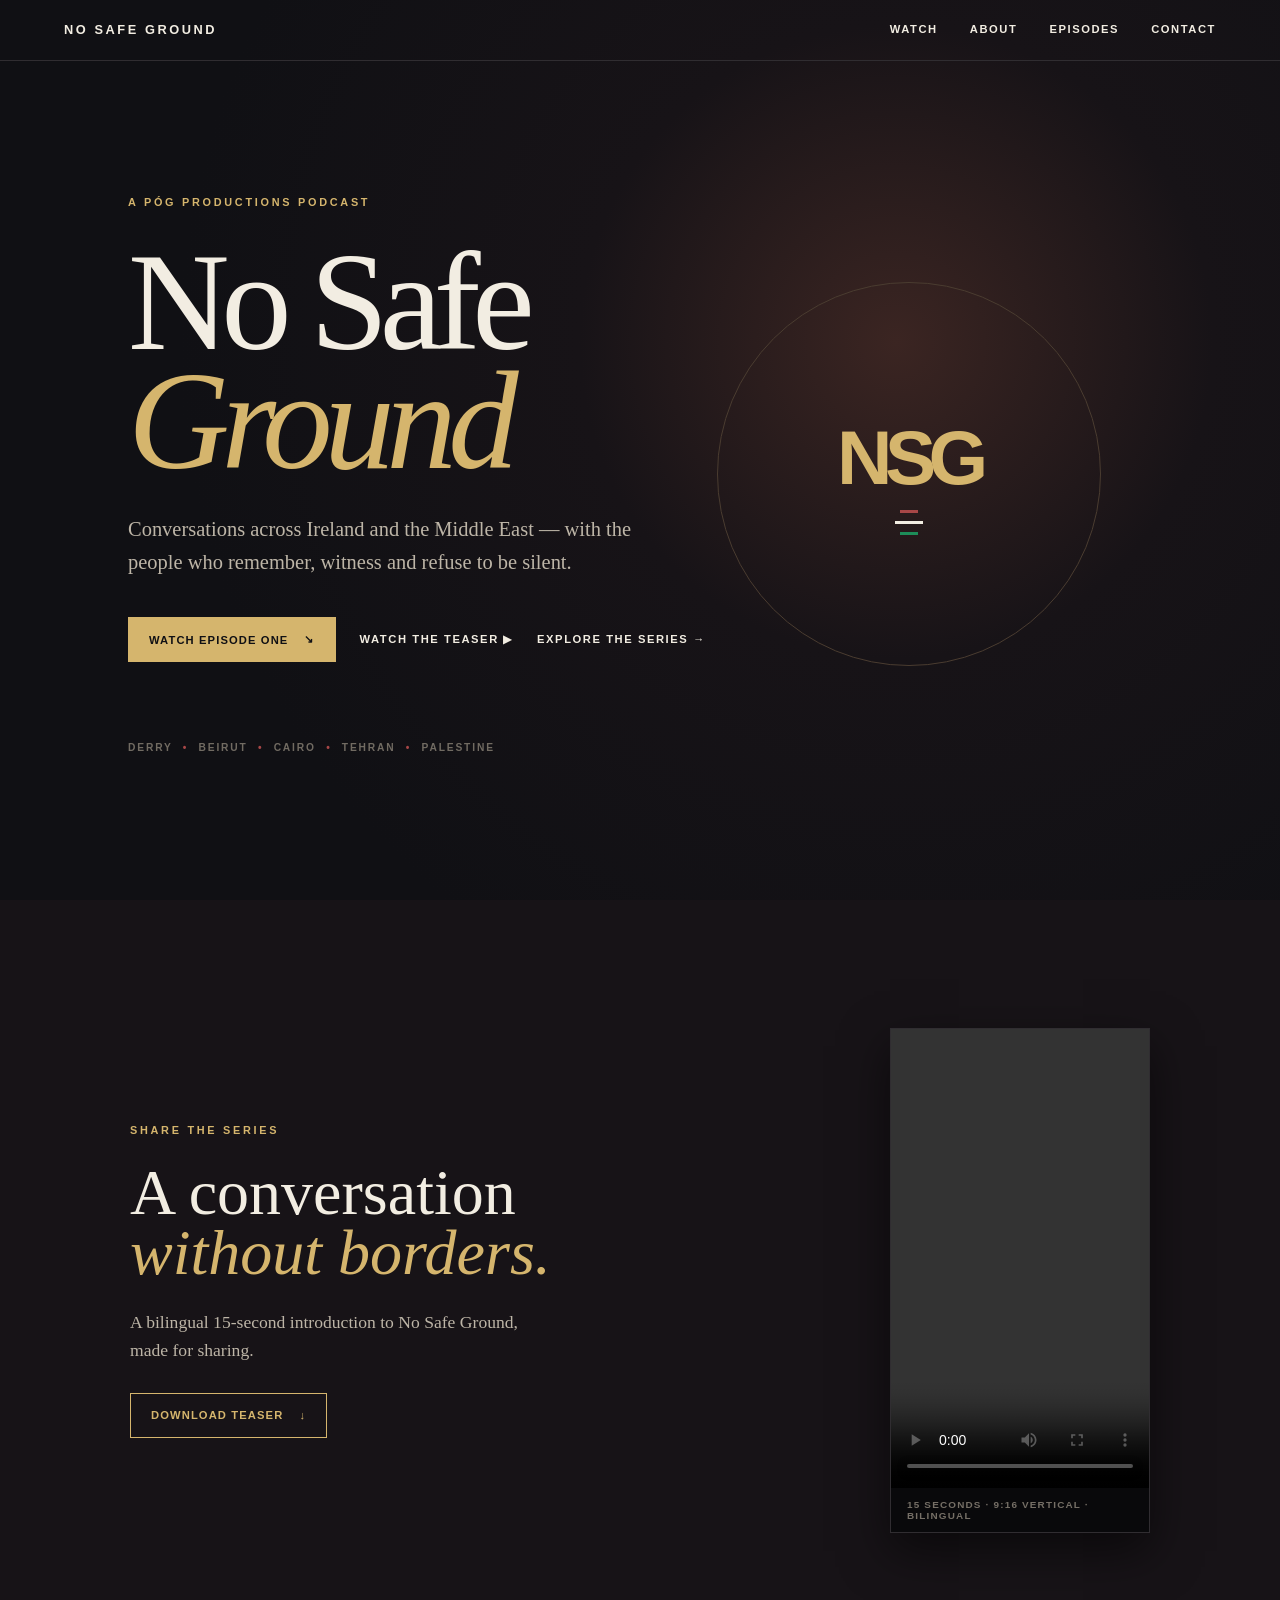
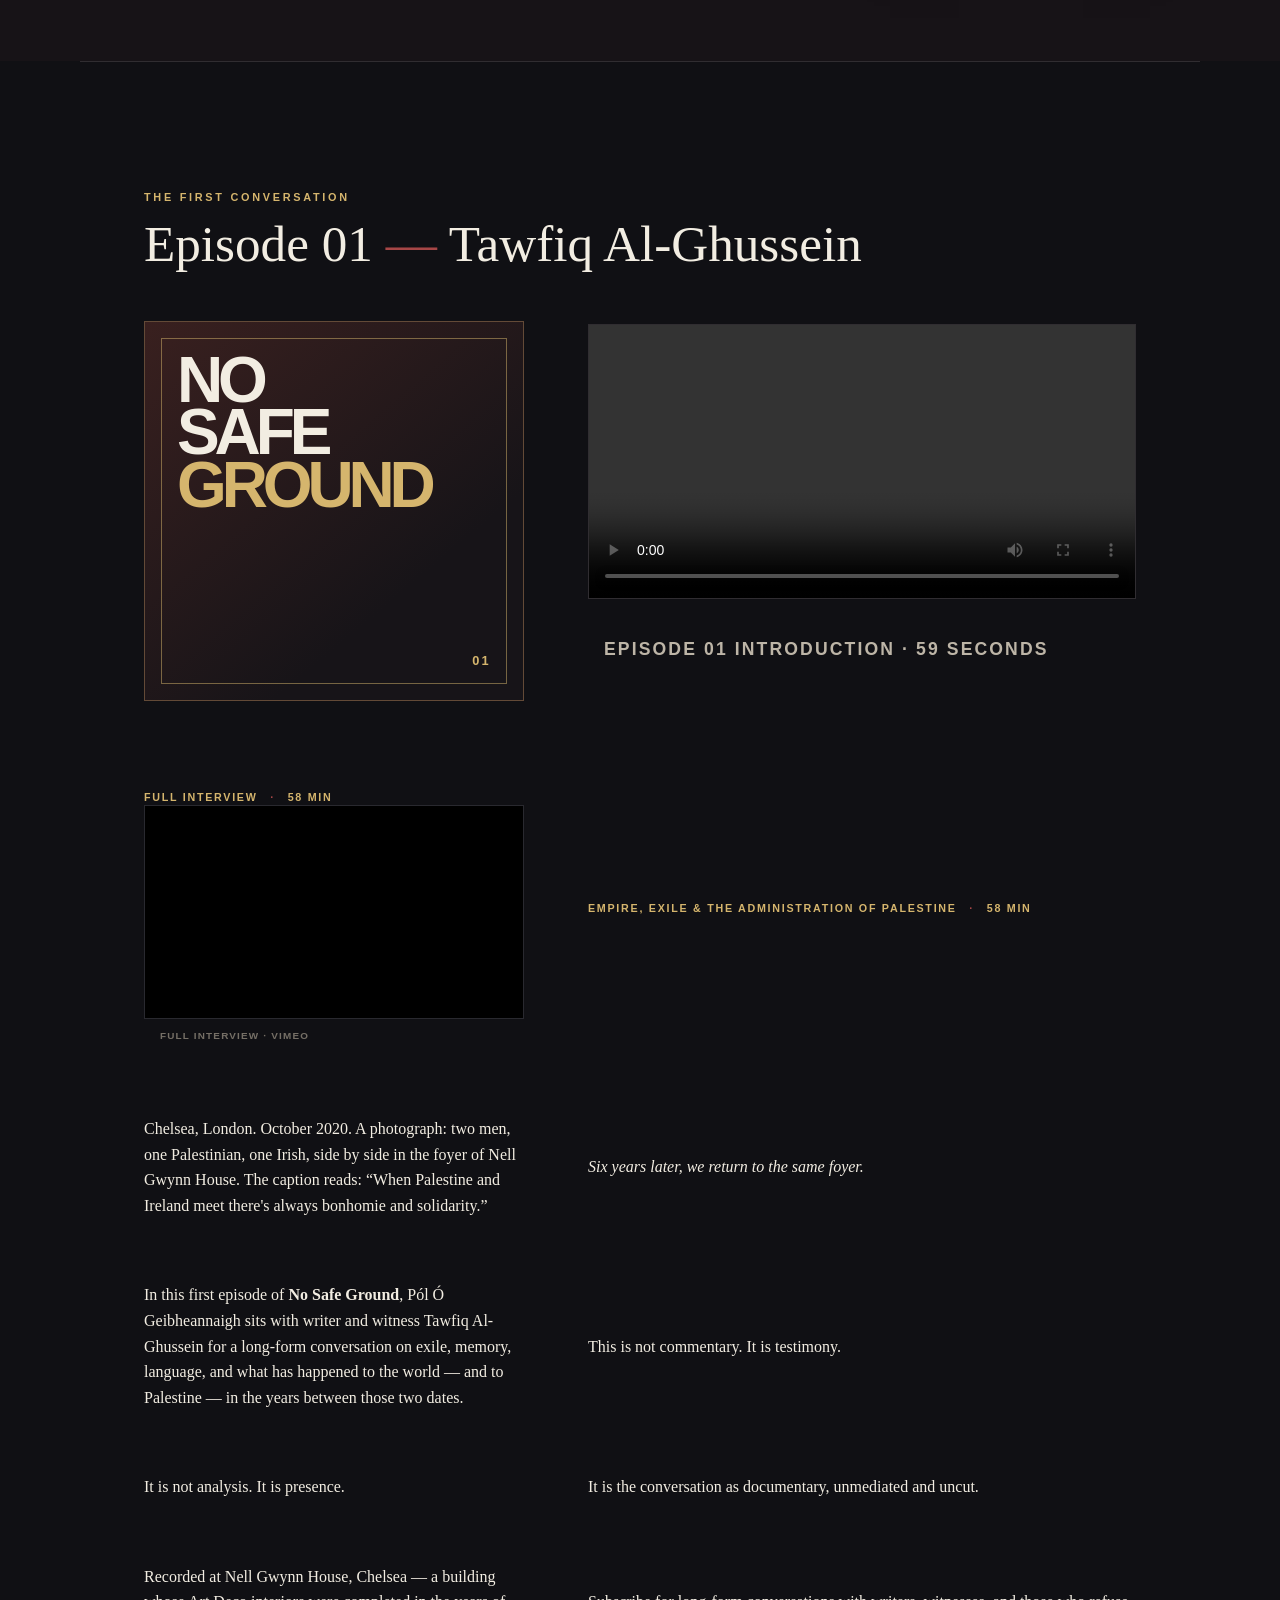
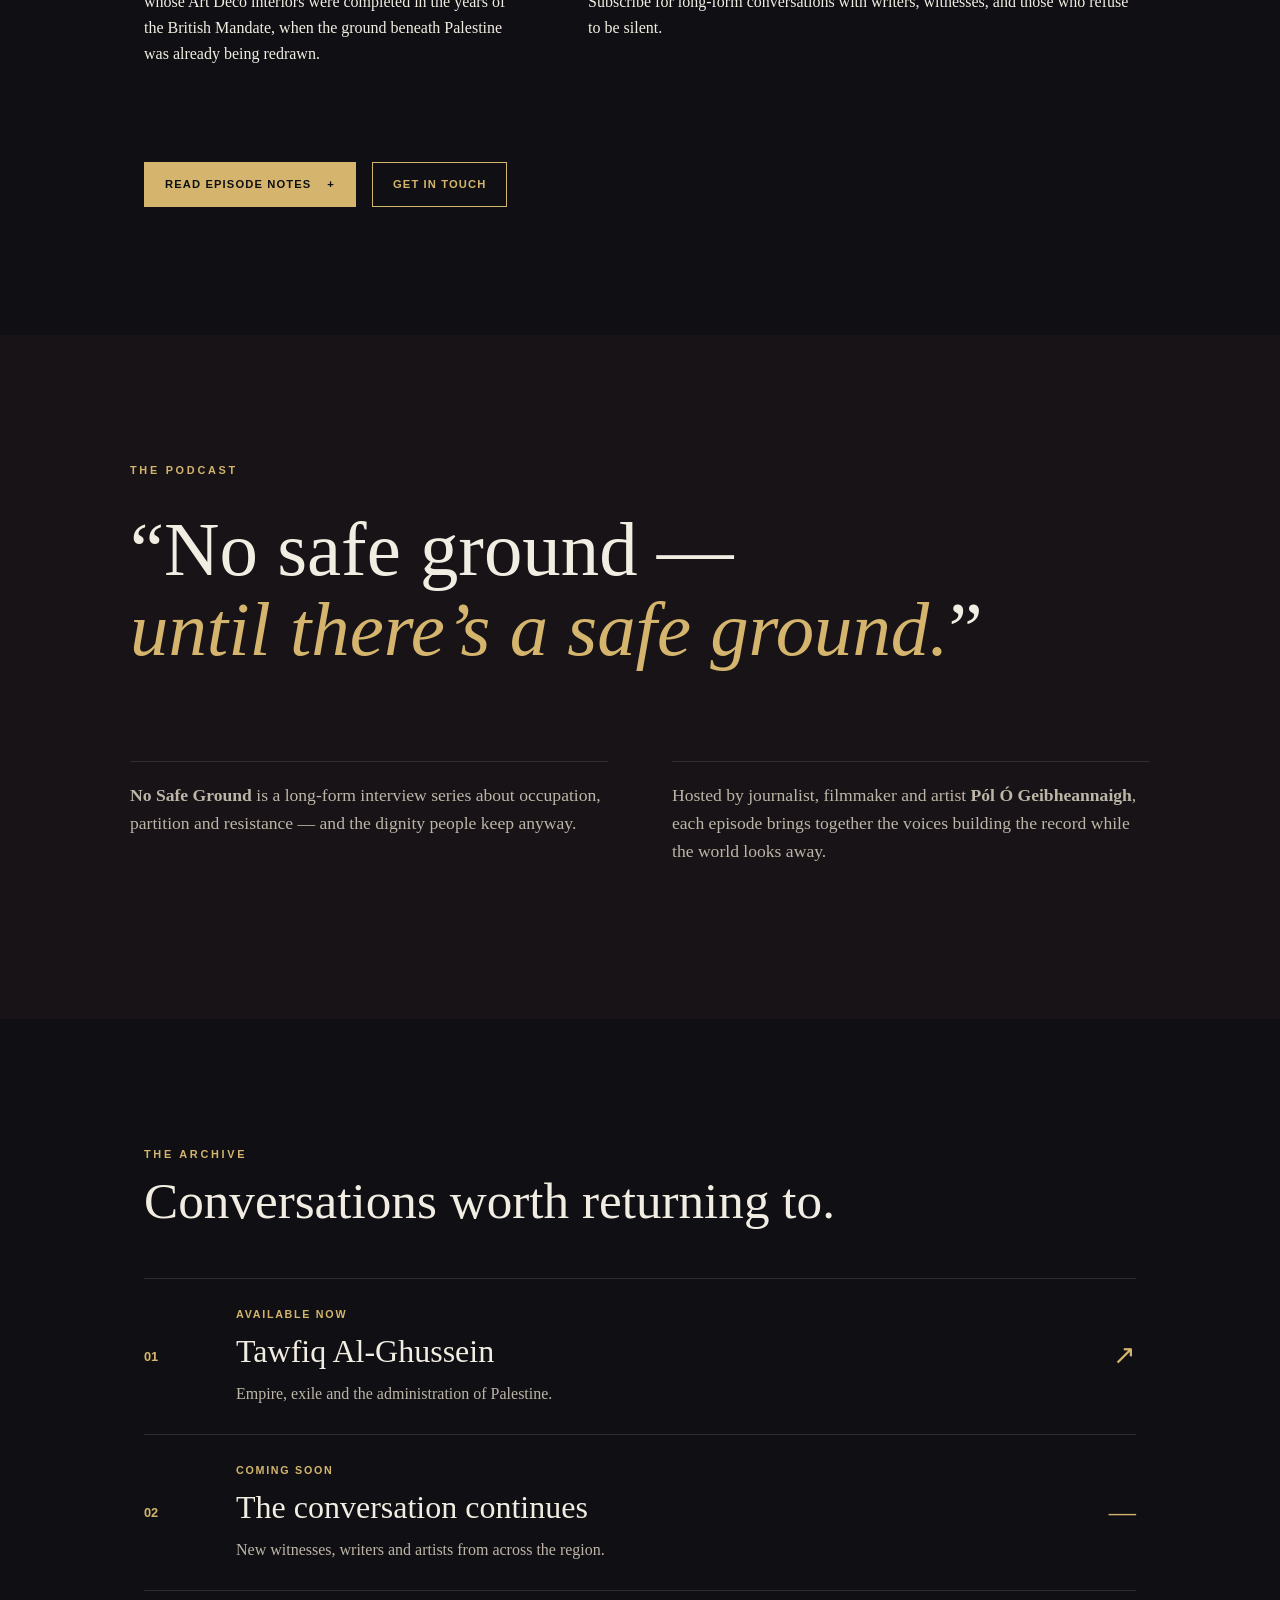
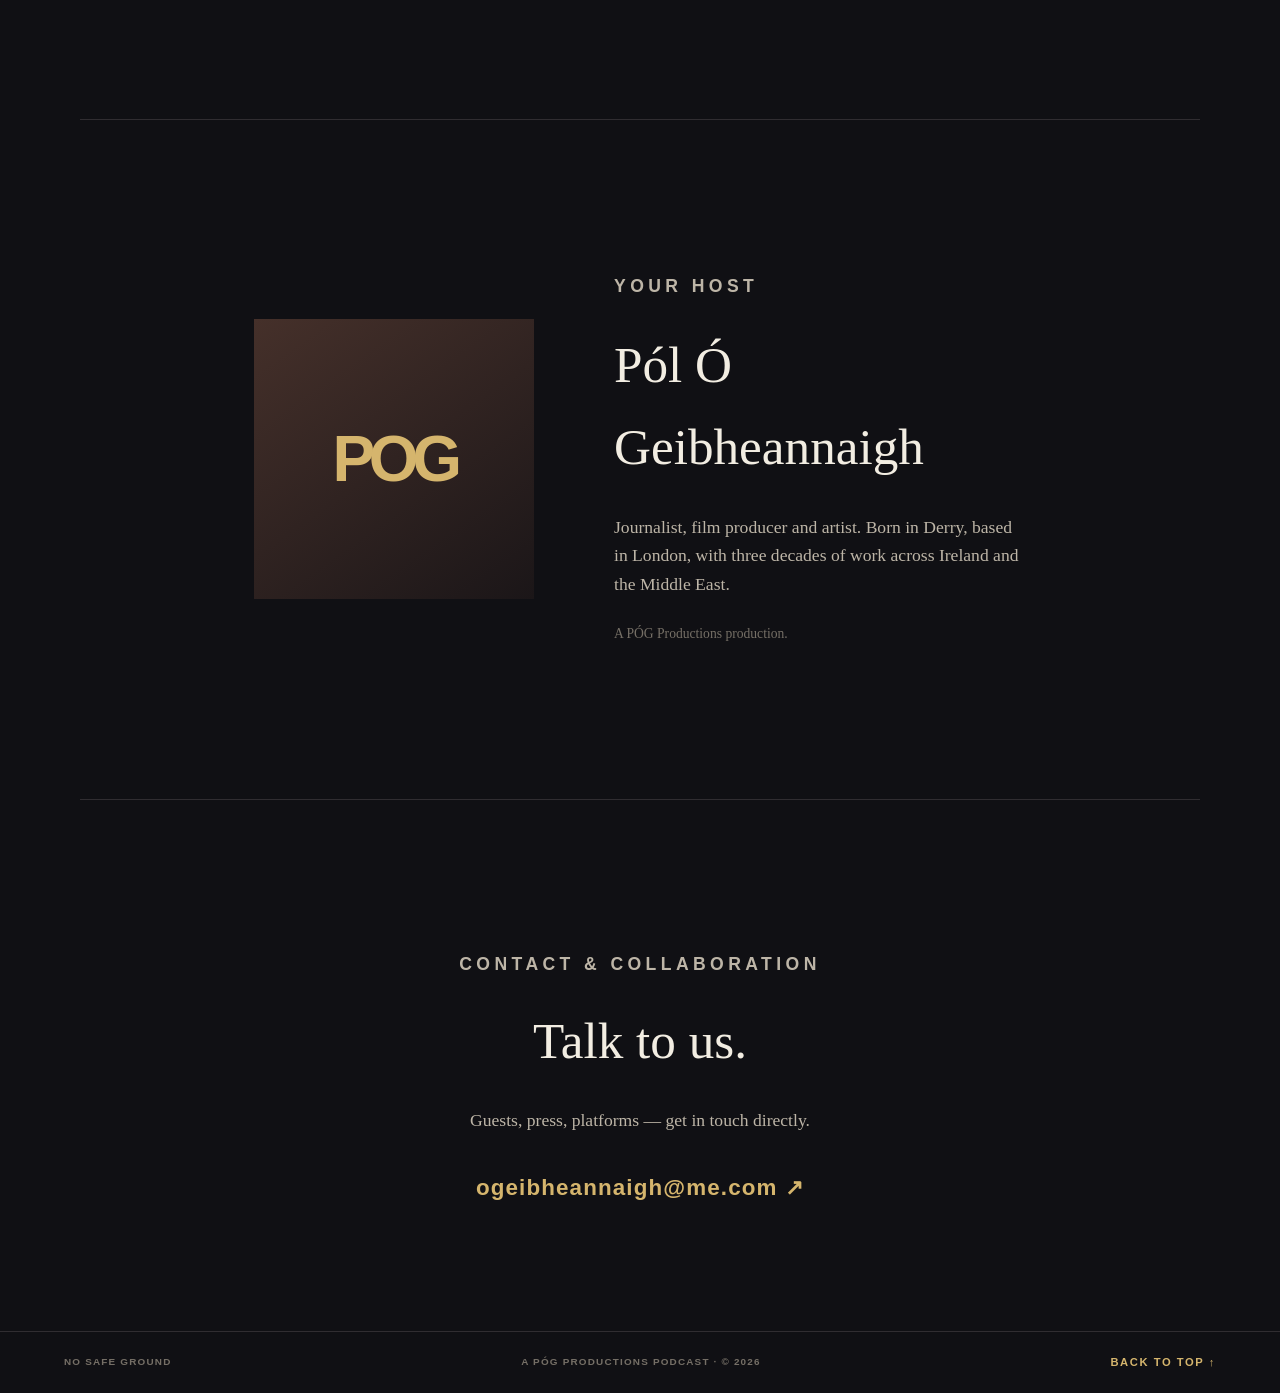
==== commit ca98b9a0: "Place Vimeo recording in full interview player Co-authored-by: Copilot App <223556219+Copilot@users." ====
--- a/index.html
+++ b/index.html
@@ -67,27 +67,24 @@
           </div>
           <div class="episode-copy">
             <div class="video-player">
-              <div class="vimeo-player">
-                <iframe
-                  src="https://player.vimeo.com/video/1224773582"
-                  title="No Safe Ground Episode 01 introduction"
-                  allow="autoplay; fullscreen; picture-in-picture"
-                  allowfullscreen>
-                </iframe>
+              <video controls preload="metadata">
+                <source src="media/no-safe-ground-intro.mp4" type="video/mp4">
+                Your browser does not support embedded video.
+              </video>
               </div>
-              <p class="video-caption">Episode 01 introduction · Vimeo</p>
+              <p class="video-caption">Episode 01 introduction · 59 seconds</p>
             </div>
             <div class="full-interview">
               <p class="episode-meta">FULL INTERVIEW <span>·</span> 58 MIN</p>
               <div class="drive-player">
                 <iframe
-                  src="https://drive.google.com/file/d/15B9WlTD_EIjig0b4QV5xCTZ0rKzxvUtK/preview"
+                  src="https://player.vimeo.com/video/1224773582"
                   title="No Safe Ground Episode 01 full interview"
-                  allow="autoplay"
+                  allow="autoplay; fullscreen; picture-in-picture"
                   allowfullscreen>
                 </iframe>
               </div>
-              <p class="video-caption">Full interview · hosted on Google Drive</p>
+              <p class="video-caption">Full interview · Vimeo</p>
             </div>
             <p class="episode-meta">EMPIRE, EXILE &amp; THE ADMINISTRATION OF PALESTINE <span>·</span> 58 MIN</p>
             <p>Chelsea, London. October 2020. A photograph: two men, one Palestinian, one Irish, side by side in the foyer of Nell Gwynn House. The caption reads: “When Palestine and Ireland meet there's always bonhomie and solidarity.”</p>
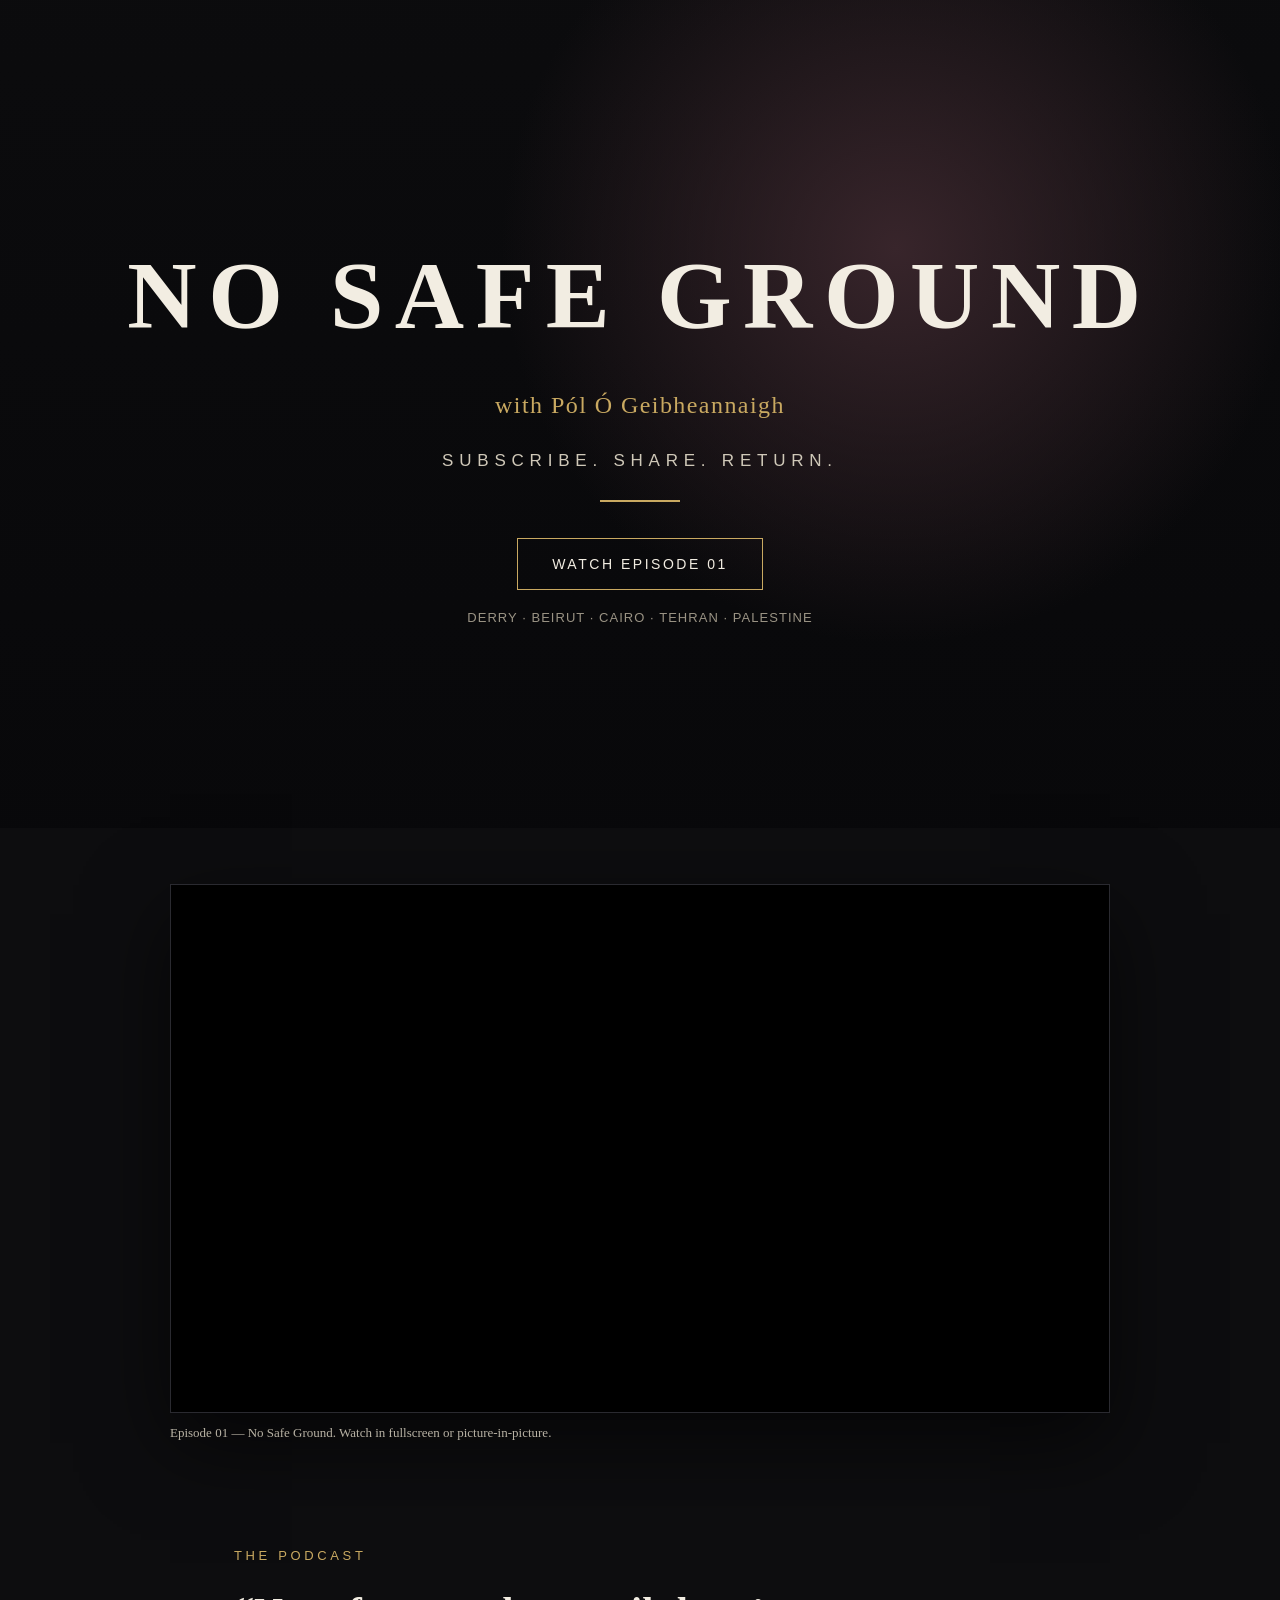
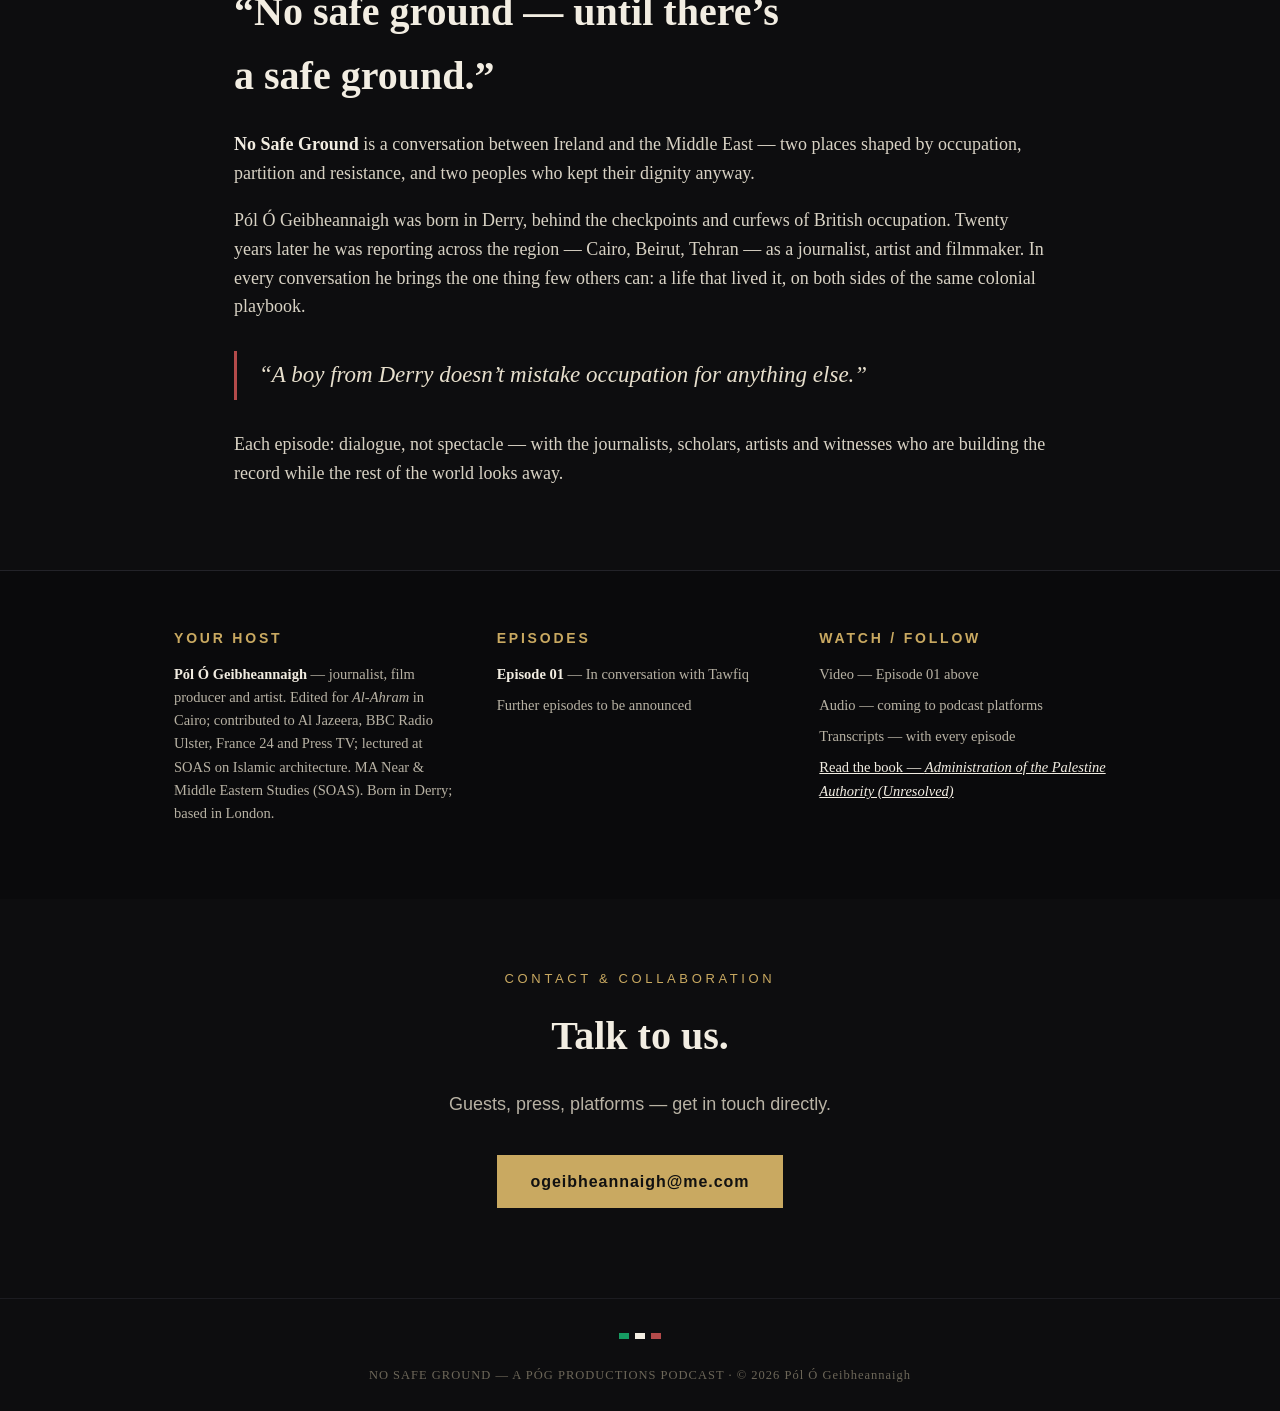
==== commit bcd9926b: "Replace temporary Episode 01 media with Vimeo and add style bible" ====
--- a/index.html
+++ b/index.html
@@ -1,194 +1,96 @@
-<!doctype html>
+<!DOCTYPE html>
 <html lang="en">
-  <head>
-    <meta charset="UTF-8">
-    <meta name="viewport" content="width=device-width, initial-scale=1">
-    <meta name="theme-color" content="#101014">
-    <meta name="description" content="No Safe Ground is a long-form interview podcast hosted by Pól Ó Geibheannaigh.">
-    <link rel="icon" href="data:image/svg+xml,%3Csvg xmlns='http://www.w3.org/2000/svg' viewBox='0 0 64 64'%3E%3Crect width='64' height='64' fill='%23101014'/%3E%3Cpath d='M14 16h36v8H22v8h22v8H22v8h28v8H14z' fill='%23d5b56d'/%3E%3C/svg%3E">
-    <title>No Safe Ground — A PÓG Productions Podcast</title>
-    <link rel="stylesheet" href="style.css">
-  </head>
-  <body>
-    <a class="skip-link" href="#main-content">Skip to content</a>
-
-    <header class="site-header">
-      <a class="wordmark" href="#top" aria-label="No Safe Ground home">NO SAFE GROUND</a>
-      <button class="menu-toggle" type="button" aria-expanded="false" aria-controls="site-nav">Menu</button>
-      <nav id="site-nav" class="site-nav" aria-label="Main navigation">
-        <a href="#watch">Watch</a>
-        <a href="#about">About</a>
-        <a href="#episodes">Episodes</a>
-        <a href="#contact">Contact</a>
-      </nav>
-    </header>
-
-    <main id="main-content">
-      <section class="hero" id="top" aria-labelledby="hero-title">
-        <div class="hero-inner">
-          <p class="eyebrow">A PÓG PRODUCTIONS PODCAST</p>
-          <h1 id="hero-title">No Safe<br><em>Ground</em></h1>
-          <p class="hero-intro">Conversations across Ireland and the Middle East — with the people who remember, witness and refuse to be silent.</p>
-          <div class="hero-actions">
-            <a class="button button-primary" href="#watch">Watch episode one <span aria-hidden="true">↘</span></a>
-            <a class="text-link" href="#teaser">Watch the teaser <span aria-hidden="true">▶</span></a>
-            <a class="text-link" href="#episodes">Explore the series <span aria-hidden="true">→</span></a>
-          </div>
-          <p class="location-line">DERRY <span>•</span> BEIRUT <span>•</span> CAIRO <span>•</span> TEHRAN <span>•</span> PALESTINE</p>
-        </div>
-        <div class="hero-mark" aria-hidden="true"><span>NSG</span><i></i><i></i><i></i></div>
-      </section>
-
-      <section class="teaser section-shell" id="teaser" aria-labelledby="teaser-title">
-        <div class="teaser-copy">
-          <p class="eyebrow">SHARE THE SERIES</p>
-          <h2 id="teaser-title">A conversation<br><em>without borders.</em></h2>
-          <p>A bilingual 15-second introduction to No Safe Ground, made for sharing.</p>
-          <a class="button button-outline" href="media/no-safe-ground-teaser.mp4" download>Download teaser <span aria-hidden="true">↓</span></a>
-        </div>
-        <div class="teaser-player">
-          <video controls preload="metadata" playsinline>
-            <source src="media/no-safe-ground-teaser.mp4" type="video/mp4">
-            Your browser does not support embedded video.
-          </video>
-          <p class="video-caption">15 seconds · 9:16 vertical · bilingual</p>
-        </div>
-      </section>
-
-      <section class="watch section-shell" id="watch" aria-labelledby="watch-title">
-        <div class="section-heading">
-          <p class="eyebrow">THE FIRST CONVERSATION</p>
-          <h2 id="watch-title">Episode 01 <span>—</span> Tawfiq Al-Ghussein</h2>
-        </div>
-        <div class="episode-feature">
-          <div class="episode-art" role="img" aria-label="No Safe Ground episode artwork">
-            <span class="art-label">NO<br>SAFE<br><b>GROUND</b></span>
-            <span class="art-number">01</span>
-          </div>
-          <div class="episode-copy">
-            <div class="video-player">
-              <video controls preload="metadata">
-                <source src="media/no-safe-ground-intro.mp4" type="video/mp4">
-                Your browser does not support embedded video.
-              </video>
-              </div>
-              <p class="video-caption">Episode 01 introduction · 59 seconds</p>
-            </div>
-            <div class="full-interview">
-              <p class="episode-meta">FULL INTERVIEW <span>·</span> 58 MIN</p>
-              <div class="drive-player">
-                <iframe
-                  src="https://player.vimeo.com/video/1224773582"
-                  title="No Safe Ground Episode 01 full interview"
-                  allow="autoplay; fullscreen; picture-in-picture"
-                  allowfullscreen>
-                </iframe>
-              </div>
-              <p class="video-caption">Full interview · Vimeo</p>
-            </div>
-            <p class="episode-meta">EMPIRE, EXILE &amp; THE ADMINISTRATION OF PALESTINE <span>·</span> 58 MIN</p>
-            <p>Chelsea, London. October 2020. A photograph: two men, one Palestinian, one Irish, side by side in the foyer of Nell Gwynn House. The caption reads: “When Palestine and Ireland meet there's always bonhomie and solidarity.”</p>
-            <p><em>Six years later, we return to the same foyer.</em></p>
-            <p>In this first episode of <strong>No Safe Ground</strong>, Pól Ó Geibheannaigh sits with writer and witness Tawfiq Al-Ghussein for a long-form conversation on exile, memory, language, and what has happened to the world — and to Palestine — in the years between those two dates.</p>
-            <p>This is not commentary. It is testimony.</p>
-            <p>It is not analysis. It is presence.</p>
-            <p>It is the conversation as documentary, unmediated and uncut.</p>
-            <p>Recorded at Nell Gwynn House, Chelsea — a building whose Art Deco interiors were completed in the years of the British Mandate, when the ground beneath Palestine was already being redrawn.</p>
-            <p>Subscribe for long-form conversations with writers, witnesses, and those who refuse to be silent.</p>
-            <div class="episode-actions">
-              <button class="button button-primary details-toggle" type="button" aria-expanded="false" aria-controls="episode-details">Read episode notes <span aria-hidden="true">+</span></button>
-              <a class="button button-outline" href="mailto:ogeibheannaigh@me.com?subject=No%20Safe%20Ground%20episode%201">Get in touch</a>
-            </div>
-            <div class="episode-details" id="episode-details" hidden>
-              <p>Recorded at Nell Gwynn House, Chelsea. This is testimony rather than commentary: presence rather than analysis, held in the room and left intact.</p>
-              <p><strong>Tawfiq Al-Ghussein</strong> is the author of <em>The Administration of Palestine: Authority Unresolved</em>.</p>
-              <div class="resource-placeholders" aria-label="Episode resources">
-                <a class="resource-placeholder" href="https://www.amazon.co.uk/Administration-Palestine-Authority-Unresolved/dp/B0HCJQ3CR5" target="_blank" rel="noopener">
-                  <span class="resource-label">TAWFIQ'S BOOK</span>
-                  <strong>The Administration of Palestine: Authority Unresolved</strong>
-                  <span class="resource-status">Buy the book on Amazon ↗</span>
-                </a>
-                <div class="resource-placeholder">
-                  <span class="resource-label">SUBSTACK</span>
-                  <strong>No Safe Ground on Substack</strong>
-                  <span class="resource-status">Substack link coming soon ↗</span>
-                </div>
-              </div>
-              <p><a class="transcript-link" href="media/episode-01-transcript.txt" target="_blank" rel="noopener">Read the transcript ↗</a></p>
-              <p class="download-note" id="full-interview-download"><strong>Full interview:</strong> the 2 GB master file will be linked here once it has a public host.</p>
-            </div>
-          </div>
-        </div>
-      </section>
-
-      <section class="statement section-shell" id="about" aria-labelledby="statement-title">
-        <p class="eyebrow">THE PODCAST</p>
-        <h2 id="statement-title">“No safe ground —<br><em>until there’s a safe ground.</em>”</h2>
-        <div class="statement-grid">
-          <p><strong>No Safe Ground</strong> is a long-form interview series about occupation, partition and resistance — and the dignity people keep anyway.</p>
-          <p>Hosted by journalist, filmmaker and artist <strong>Pól Ó Geibheannaigh</strong>, each episode brings together the voices building the record while the world looks away.</p>
-        </div>
-      </section>
-
-      <section class="episodes section-shell" id="episodes" aria-labelledby="episodes-title">
-        <div class="section-heading">
-          <p class="eyebrow">THE ARCHIVE</p>
-          <h2 id="episodes-title">Conversations worth returning to.</h2>
-        </div>
-        <div class="episode-list">
-          <article class="episode-card is-current">
-            <span class="card-number">01</span>
-            <div><p class="episode-meta">AVAILABLE NOW</p><h3>Tawfiq Al-Ghussein</h3><p>Empire, exile and the administration of Palestine.</p></div>
-            <a href="#watch" aria-label="Go to episode one">↗</a>
-          </article>
-          <article class="episode-card">
-            <span class="card-number">02</span>
-            <div><p class="episode-meta">COMING SOON</p><h3>The conversation continues</h3><p>New witnesses, writers and artists from across the region.</p></div>
-            <span class="card-status" aria-label="Coming soon">—</span>
-          </article>
-        </div>
-      </section>
-
-      <section class="host section-shell" aria-labelledby="host-title">
-        <div class="host-photo" role="img" aria-label="Portrait placeholder for host Pól Ó Geibheannaigh"><span>POG</span></div>
-        <div><p class="eyebrow">YOUR HOST</p><h2 id="host-title">Pól Ó Geibheannaigh</h2><p>Journalist, film producer and artist. Born in Derry, based in London, with three decades of work across Ireland and the Middle East.</p><p class="muted">A PÓG Productions production.</p></div>
-      </section>
-
-      <section class="contact section-shell" id="contact" aria-labelledby="contact-title">
-        <p class="eyebrow">CONTACT &amp; COLLABORATION</p>
-        <h2 id="contact-title">Talk to us.</h2>
-        <p>Guests, press, platforms — get in touch directly.</p>
-        <a class="contact-link" href="mailto:ogeibheannaigh@me.com">ogeibheannaigh@me.com <span aria-hidden="true">↗</span></a>
-      </section>
-    </main>
-
-    <footer class="site-footer">
-      <span>NO SAFE GROUND</span>
-      <span>A PÓG PRODUCTIONS PODCAST · © 2026</span>
-      <a href="#top">Back to top ↑</a>
-    </footer>
-    <script>
-      const menuButton = document.querySelector(".menu-toggle");
-      const nav = document.querySelector(".site-nav");
-      menuButton.addEventListener("click", () => {
-        const open = menuButton.getAttribute("aria-expanded") === "true";
-        menuButton.setAttribute("aria-expanded", String(!open));
-        nav.classList.toggle("is-open", !open);
-      });
-      nav.addEventListener("click", (event) => {
-        if (event.target.matches("a")) {
-          menuButton.setAttribute("aria-expanded", "false");
-          nav.classList.remove("is-open");
-        }
-      });
-      const detailsButton = document.querySelector(".details-toggle");
-      const details = document.querySelector("#episode-details");
-      detailsButton.addEventListener("click", () => {
-        const expanded = detailsButton.getAttribute("aria-expanded") === "true";
-        detailsButton.setAttribute("aria-expanded", String(!expanded));
-        details.hidden = expanded;
-        detailsButton.innerHTML = expanded ? 'Read episode notes <span aria-hidden="true">+</span>' : 'Hide episode notes <span aria-hidden="true">−</span>';
-      });
-    </script>
-  </body>
-</html>
+<head>
+<meta charset="UTF-8">
+<meta name="viewport" content="width=device-width, initial-scale=1.0">
+<title>No Safe Ground — A PÓG Productions Podcast</title>
+<meta name="description" content="No Safe Ground is a long-form conversation series hosted by Pól Ó Geibheannaigh.">
+<style>
+  :root { --ink:#0d0d0f; --plum:#1b121b; --paper:#f2ede2; --gold:#c9a961; --red:#b34a4a; --muted:#b8b2a4; }
+  * { margin:0; padding:0; box-sizing:border-box; }
+  html { scroll-behavior:smooth; }
+  body { background:var(--ink); color:var(--paper); font-family:Georgia,'Times New Roman',serif; line-height:1.6; }
+  .sans { font-family:Helvetica,Arial,sans-serif; }
+  header { min-height:92vh; display:flex; flex-direction:column; justify-content:center; align-items:center; text-align:center; background:radial-gradient(circle at 70% 30%,#38252b 0,transparent 37%),linear-gradient(rgba(8,8,10,.35),rgba(8,8,10,.96)); padding:48px 20px 28px; }
+  h1 { font-size:clamp(40px,8.4vw,96px); letter-spacing:.12em; font-weight:700; }
+  .sub { font-size:clamp(16px,2.4vw,24px); color:var(--gold); margin-top:14px; letter-spacing:.06em; }
+  .tag { font-size:clamp(13px,1.8vw,17px); color:#cfc8b8; margin-top:8px; }
+  .rule { width:80px; height:2px; background:var(--gold); margin:26px auto; }
+  .play { display:inline-block; margin-top:10px; padding:14px 34px; border:1px solid var(--gold); color:var(--paper); text-decoration:none; letter-spacing:.18em; font-size:14px; transition:all .25s; }
+  .play:hover,.play:focus { background:var(--gold); color:#111; }
+  .lang { margin-top:18px; font-size:13px; color:#9a9384; letter-spacing:.08em; }
+  section.video { max-width:980px; margin:0 auto; padding:56px 20px 20px; }
+  .frame { aspect-ratio:16/9; border:1px solid #2a2a30; box-shadow:0 30px 80px rgba(0,0,0,.6); background:#000; }
+  .frame iframe { display:block; width:100%; height:100%; border:0; }
+  .caption { font-size:13px; color:var(--muted); text-align:left; margin-top:10px; }
+  section.story { max-width:860px; margin:0 auto; padding:64px 24px; }
+  .kicker { color:var(--gold); letter-spacing:.28em; font-size:13px; margin-bottom:14px; }
+  h2 { font-size:clamp(26px,4vw,40px); margin-bottom:22px; font-weight:700; }
+  .quote { border-left:3px solid var(--red); padding:6px 0 6px 22px; margin:30px 0; font-style:italic; font-size:clamp(18px,2.6vw,23px); color:#e7dfcd; }
+  p { margin-bottom:18px; color:#d8d2c4; font-size:clamp(15px,2vw,18px); }
+  strong { color:var(--paper); }
+  section.credits { border-top:1px solid #232329; background:#0a0a0c; }
+  .grid { max-width:980px; margin:0 auto; padding:56px 24px; display:grid; grid-template-columns:repeat(auto-fit,minmax(240px,1fr)); gap:36px; }
+  h3 { color:var(--gold); font-size:14px; letter-spacing:.2em; margin-bottom:14px; font-family:Helvetica,Arial,sans-serif; }
+  .credits p,.credits li { font-size:14.5px; color:var(--muted); }
+  ul { list-style:none; } li { margin-bottom:8px; }
+  a { color:var(--paper); }
+  a:hover,a:focus { color:var(--gold); }
+  section.contact { text-align:center; padding:70px 24px 90px; }
+  .mail { display:inline-block; margin-top:18px; padding:14px 34px; background:var(--gold); color:#111; text-decoration:none; letter-spacing:.06em; font-weight:bold; }
+  footer { text-align:center; padding:26px; color:#6d6759; font-size:12.5px; letter-spacing:.08em; border-top:1px solid #1c1c21; }
+  .tri span { display:inline-block; width:10px; height:6px; margin:0 3px; }
+  @media (max-width:600px) { section.video { padding:36px 14px 12px; } .grid { padding:42px 24px; } }
+</style>
+</head>
+<body>
+<header>
+  <h1>NO SAFE GROUND</h1>
+  <div class="sub">with Pól Ó Geibheannaigh</div>
+  <div class="tag sans" style="letter-spacing:.34em;margin-top:22px">SUBSCRIBE. SHARE. RETURN.</div>
+  <div class="rule"></div>
+  <a class="play sans" href="#watch">WATCH EPISODE 01</a>
+  <div class="lang sans">DERRY · BEIRUT · CAIRO · TEHRAN · PALESTINE</div>
+</header>
+<section class="video" id="watch">
+  <div class="frame">
+    <iframe src="https://player.vimeo.com/video/1224773582?badge=0&amp;autopause=0&amp;player_id=0&amp;app_id=58479" title="No Safe Ground — Episode 01" allow="autoplay; fullscreen; picture-in-picture; clipboard-write; encrypted-media; web-share" referrerpolicy="strict-origin-when-cross-origin" allowfullscreen></iframe>
+  </div>
+  <p class="caption">Episode 01 — No Safe Ground. Watch in fullscreen or picture-in-picture.</p>
+</section>
+<section class="story">
+  <div class="kicker sans">THE PODCAST</div>
+  <h2>“No safe ground — until there’s<br>a safe ground.”</h2>
+  <p><strong>No Safe Ground</strong> is a conversation between Ireland and the Middle East — two places shaped by occupation, partition and resistance, and two peoples who kept their dignity anyway.</p>
+  <p>Pól Ó Geibheannaigh was born in Derry, behind the checkpoints and curfews of British occupation. Twenty years later he was reporting across the region — Cairo, Beirut, Tehran — as a journalist, artist and filmmaker. In every conversation he brings the one thing few others can: a life that lived it, on both sides of the same colonial playbook.</p>
+  <div class="quote">“A boy from Derry doesn’t mistake occupation for anything else.”</div>
+  <p>Each episode: dialogue, not spectacle — with the journalists, scholars, artists and witnesses who are building the record while the rest of the world looks away.</p>
+</section>
+<section class="credits">
+  <div class="grid">
+    <div>
+      <h3>YOUR HOST</h3>
+      <p><strong>Pól Ó Geibheannaigh</strong> — journalist, film producer and artist. Edited for <em>Al-Ahram</em> in Cairo; contributed to Al Jazeera, BBC Radio Ulster, France 24 and Press TV; lectured at SOAS on Islamic architecture. MA Near &amp; Middle Eastern Studies (SOAS). Born in Derry; based in London.</p>
+    </div>
+    <div>
+      <h3>EPISODES</h3>
+      <ul><li><strong>Episode 01</strong> — In conversation with Tawfiq</li><li>Further episodes to be announced</li></ul>
+    </div>
+    <div>
+      <h3>WATCH / FOLLOW</h3>
+      <ul><li>Video — Episode 01 above</li><li>Audio — coming to podcast platforms</li><li>Transcripts — with every episode</li><li><a href="https://www.amazon.co.uk/Administration-Palestine-Authority-Unresolved/dp/B0HCJQ3CR5">Read the book — <em>Administration of the Palestine Authority (Unresolved)</em></a></li></ul>
+    </div>
+  </div>
+</section>
+<section class="contact">
+  <div class="kicker sans">CONTACT &amp; COLLABORATION</div>
+  <h2>Talk to us.</h2>
+  <p class="sans" style="color:#b8b2a4">Guests, press, platforms — get in touch directly.</p>
+  <a class="mail sans" href="mailto:ogeibheannaigh@me.com">ogeibheannaigh@me.com</a>
+</section>
+<footer>
+  <div class="tri"><span style="background:#169b62"></span><span style="background:#f2ede2"></span><span style="background:#b34a4a"></span></div>
+  <br>NO SAFE GROUND — A PÓG PRODUCTIONS PODCAST · © 2026 Pól Ó Geibheannaigh
+</footer>
+</body>
+</html>
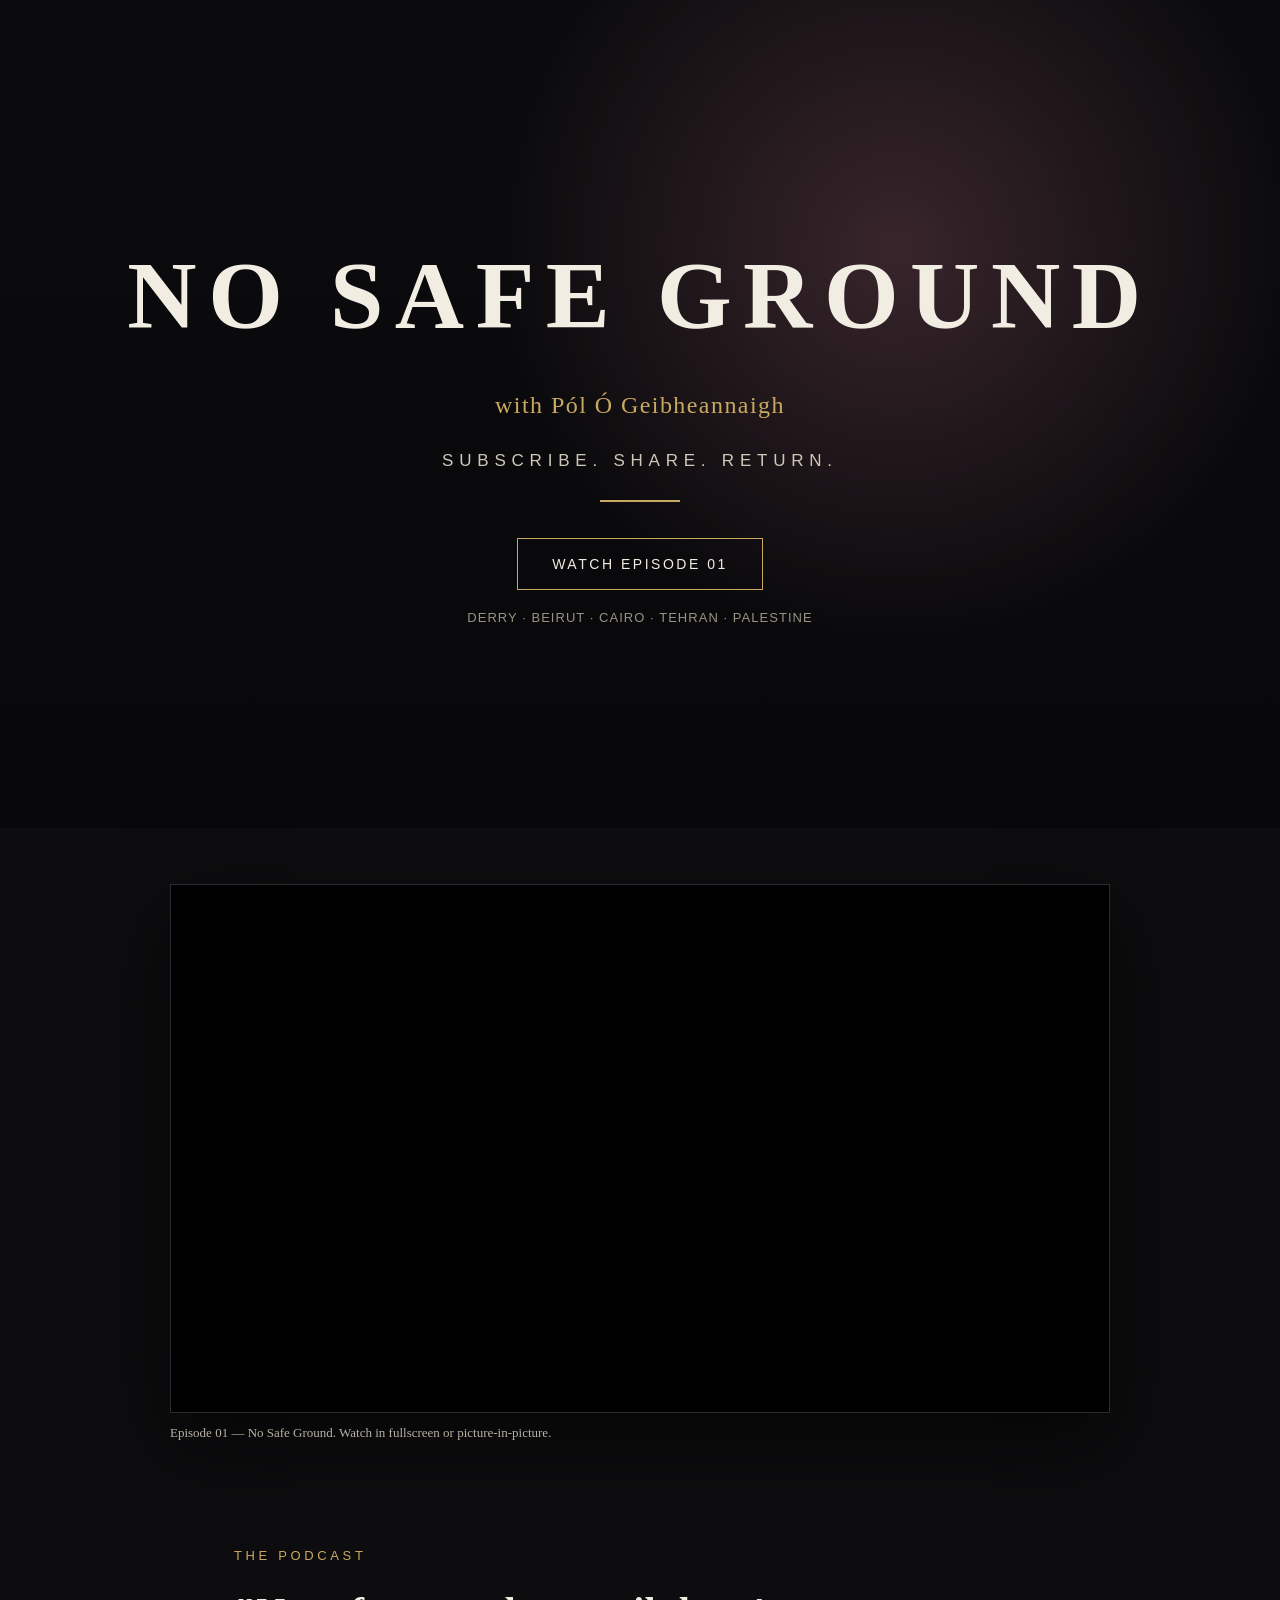
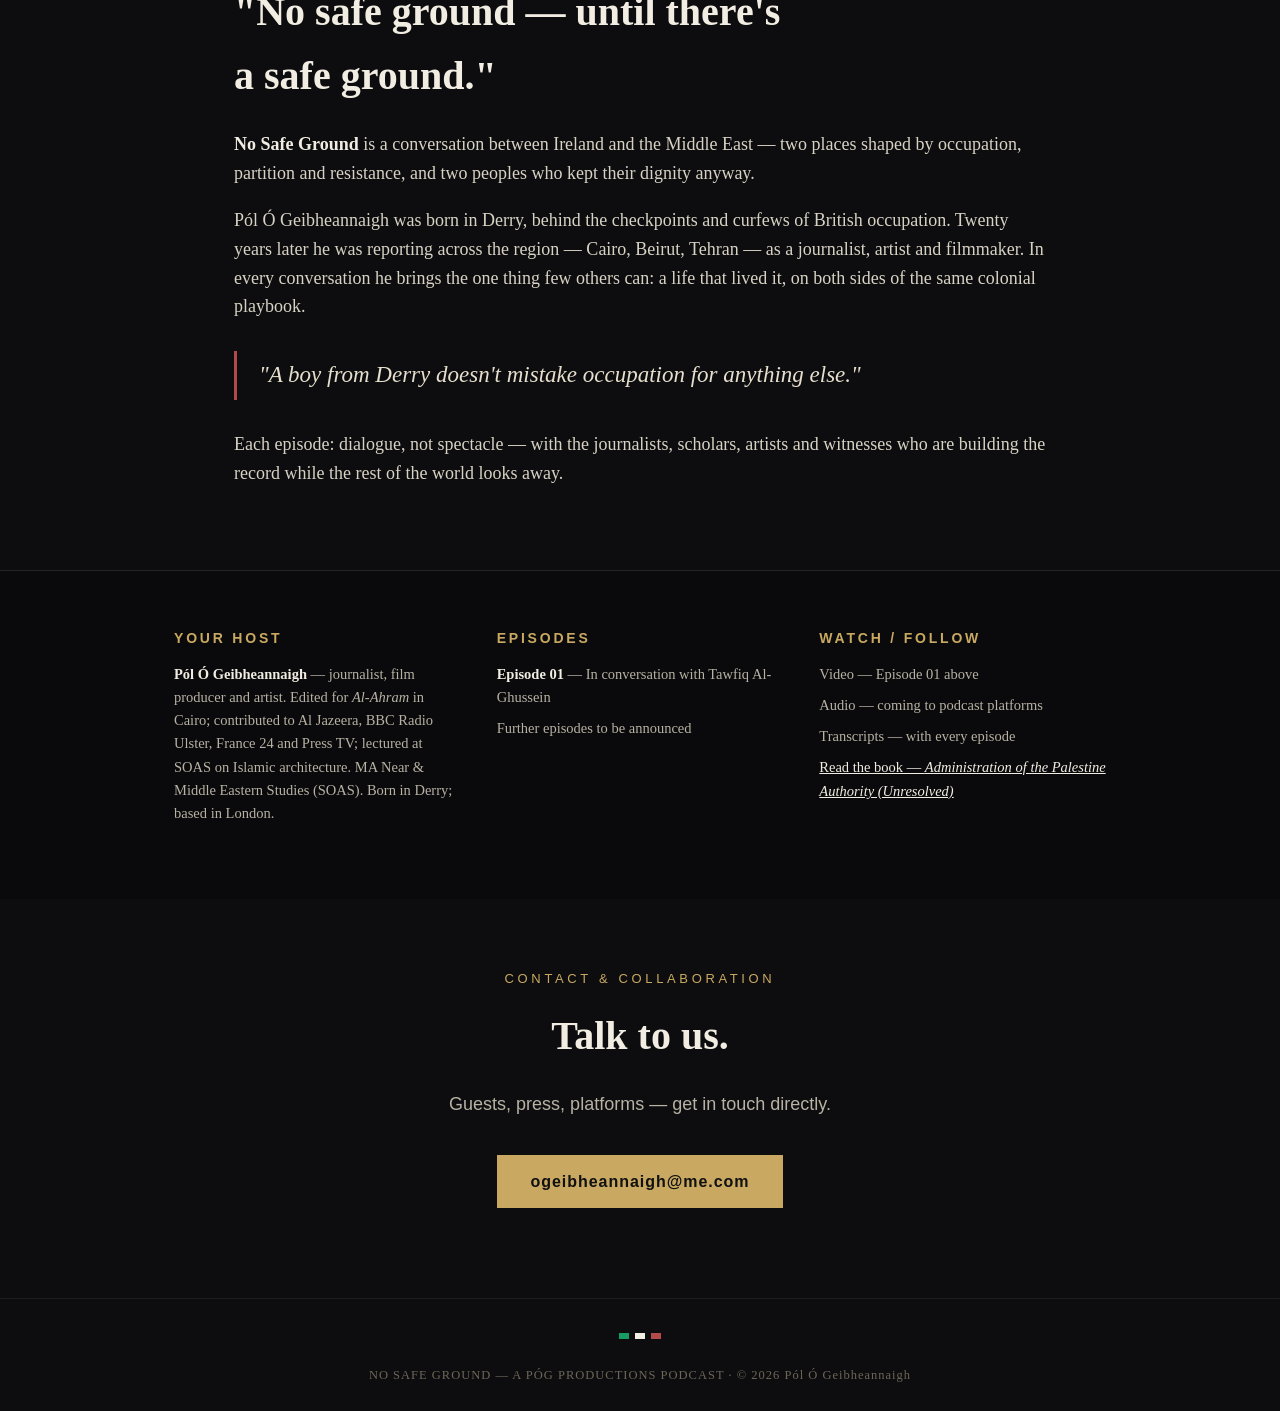
==== commit 7aa472b7: "Fix: replace broken Vimeo player with confirmed working video 1228390990" ====
--- a/index.html
+++ b/index.html
@@ -54,16 +54,16 @@
 </header>
 <section class="video" id="watch">
   <div class="frame">
-    <iframe src="https://player.vimeo.com/video/1224773582?badge=0&amp;autopause=0&amp;player_id=0&amp;app_id=58479" title="No Safe Ground — Episode 01" allow="autoplay; fullscreen; picture-in-picture; clipboard-write; encrypted-media; web-share" referrerpolicy="strict-origin-when-cross-origin" allowfullscreen></iframe>
+    <iframe src="https://player.vimeo.com/video/1228390990?badge=0&amp;autopause=0&amp;player_id=0&amp;app_id=58479" title="No Safe Ground — Episode 01" allow="autoplay; fullscreen; picture-in-picture; clipboard-write; encrypted-media; web-share" referrerpolicy="strict-origin-when-cross-origin" allowfullscreen></iframe>
   </div>
   <p class="caption">Episode 01 — No Safe Ground. Watch in fullscreen or picture-in-picture.</p>
 </section>
 <section class="story">
   <div class="kicker sans">THE PODCAST</div>
-  <h2>“No safe ground — until there’s<br>a safe ground.”</h2>
+  <h2>"No safe ground — until there's<br>a safe ground."</h2>
   <p><strong>No Safe Ground</strong> is a conversation between Ireland and the Middle East — two places shaped by occupation, partition and resistance, and two peoples who kept their dignity anyway.</p>
   <p>Pól Ó Geibheannaigh was born in Derry, behind the checkpoints and curfews of British occupation. Twenty years later he was reporting across the region — Cairo, Beirut, Tehran — as a journalist, artist and filmmaker. In every conversation he brings the one thing few others can: a life that lived it, on both sides of the same colonial playbook.</p>
-  <div class="quote">“A boy from Derry doesn’t mistake occupation for anything else.”</div>
+  <div class="quote">"A boy from Derry doesn't mistake occupation for anything else."</div>
   <p>Each episode: dialogue, not spectacle — with the journalists, scholars, artists and witnesses who are building the record while the rest of the world looks away.</p>
 </section>
 <section class="credits">
@@ -74,7 +74,7 @@
     </div>
     <div>
       <h3>EPISODES</h3>
-      <ul><li><strong>Episode 01</strong> — In conversation with Tawfiq</li><li>Further episodes to be announced</li></ul>
+      <ul><li><strong>Episode 01</strong> — In conversation with Tawfiq Al-Ghussein</li><li>Further episodes to be announced</li></ul>
     </div>
     <div>
       <h3>WATCH / FOLLOW</h3>
@@ -93,4 +93,4 @@
   <br>NO SAFE GROUND — A PÓG PRODUCTIONS PODCAST · © 2026 Pól Ó Geibheannaigh
 </footer>
 </body>
-</html>+</html>
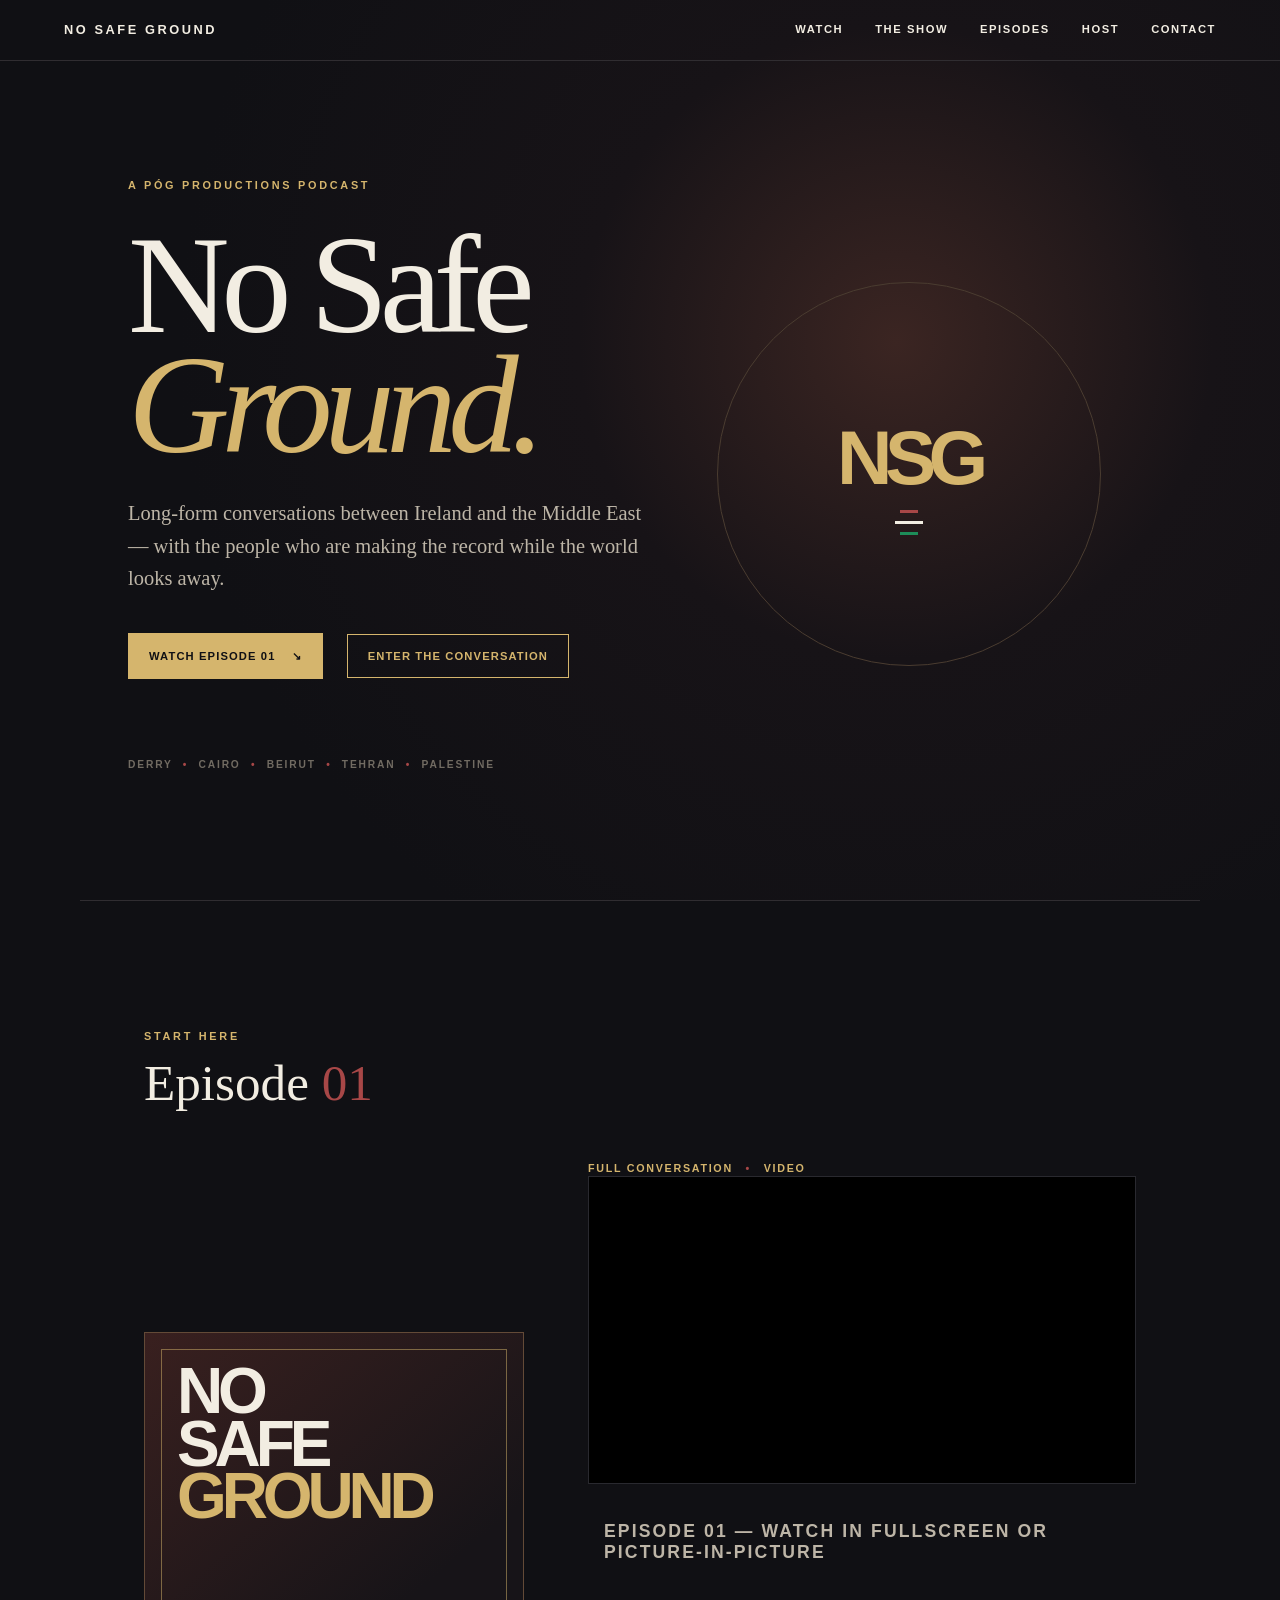
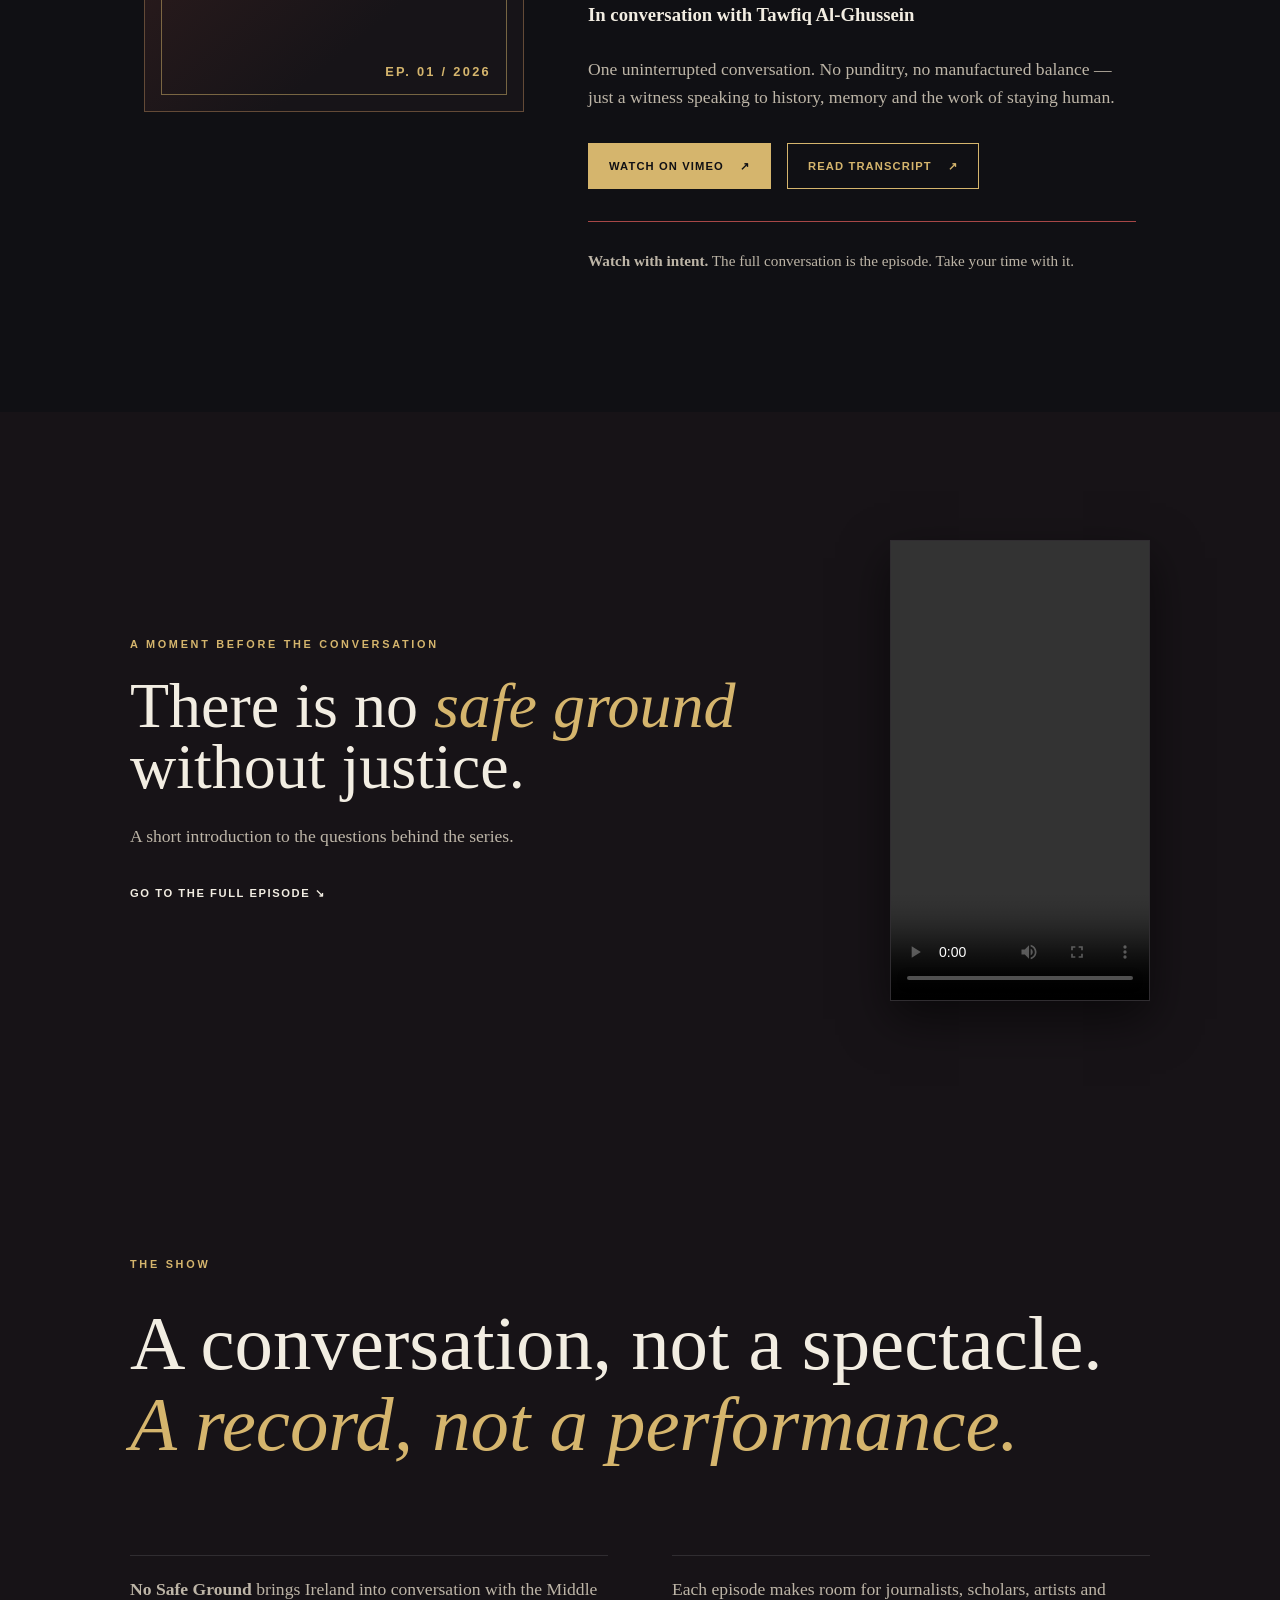
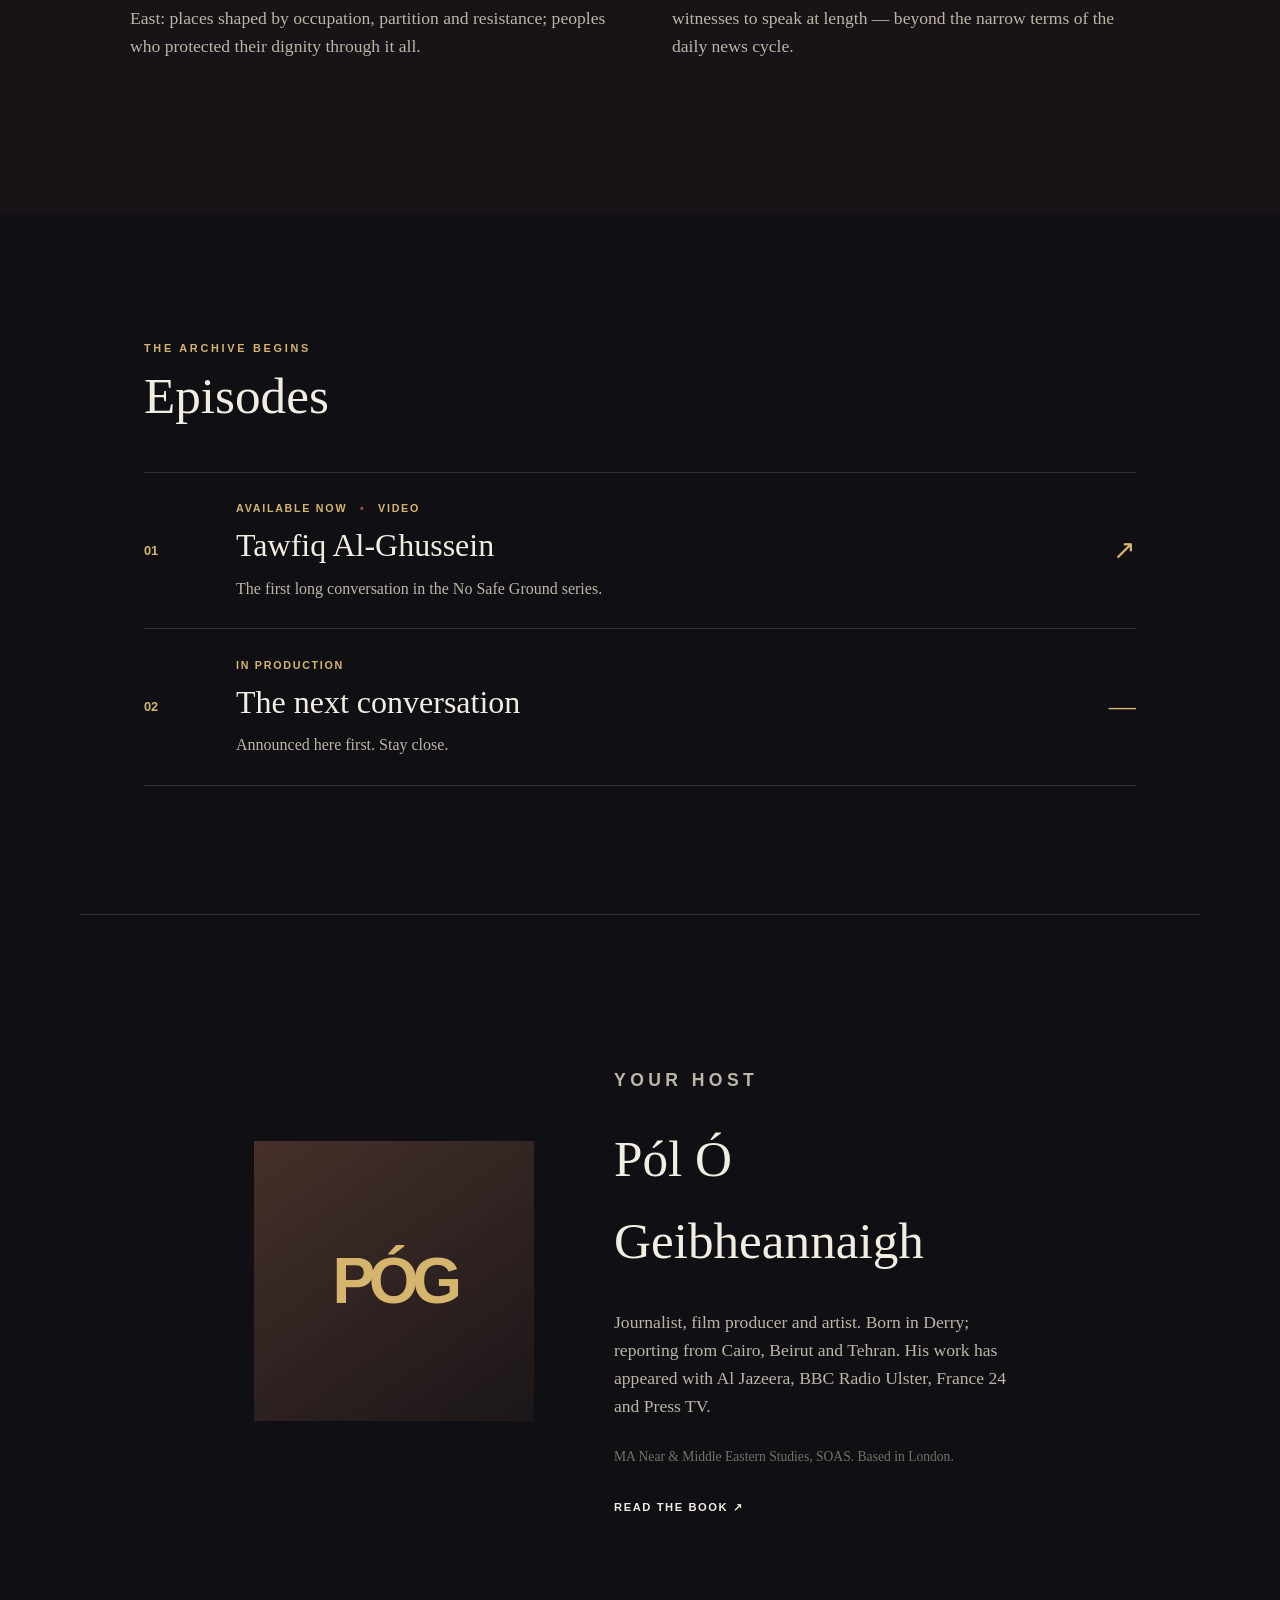
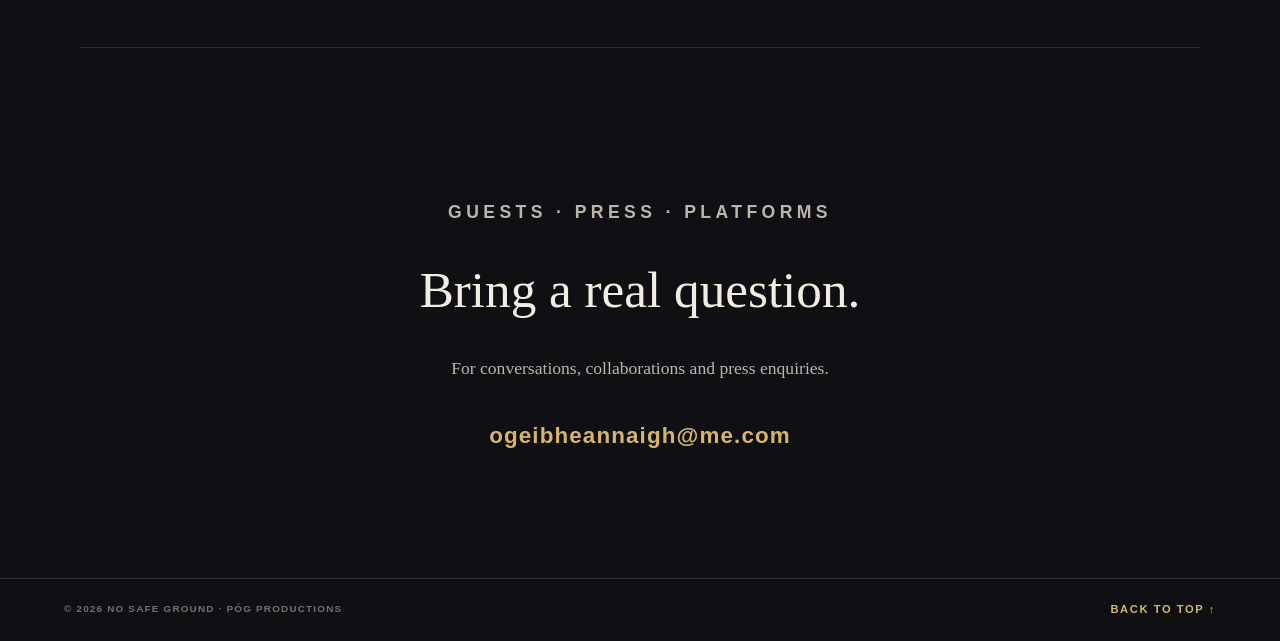
==== commit d0ae1eee: "Redesign No Safe Ground podcast homepage" ====
--- a/index.html
+++ b/index.html
@@ -1,96 +1,162 @@
-<!DOCTYPE html>
+<!doctype html>
 <html lang="en">
 <head>
-<meta charset="UTF-8">
-<meta name="viewport" content="width=device-width, initial-scale=1.0">
-<title>No Safe Ground — A PÓG Productions Podcast</title>
-<meta name="description" content="No Safe Ground is a long-form conversation series hosted by Pól Ó Geibheannaigh.">
-<style>
-  :root { --ink:#0d0d0f; --plum:#1b121b; --paper:#f2ede2; --gold:#c9a961; --red:#b34a4a; --muted:#b8b2a4; }
-  * { margin:0; padding:0; box-sizing:border-box; }
-  html { scroll-behavior:smooth; }
-  body { background:var(--ink); color:var(--paper); font-family:Georgia,'Times New Roman',serif; line-height:1.6; }
-  .sans { font-family:Helvetica,Arial,sans-serif; }
-  header { min-height:92vh; display:flex; flex-direction:column; justify-content:center; align-items:center; text-align:center; background:radial-gradient(circle at 70% 30%,#38252b 0,transparent 37%),linear-gradient(rgba(8,8,10,.35),rgba(8,8,10,.96)); padding:48px 20px 28px; }
-  h1 { font-size:clamp(40px,8.4vw,96px); letter-spacing:.12em; font-weight:700; }
-  .sub { font-size:clamp(16px,2.4vw,24px); color:var(--gold); margin-top:14px; letter-spacing:.06em; }
-  .tag { font-size:clamp(13px,1.8vw,17px); color:#cfc8b8; margin-top:8px; }
-  .rule { width:80px; height:2px; background:var(--gold); margin:26px auto; }
-  .play { display:inline-block; margin-top:10px; padding:14px 34px; border:1px solid var(--gold); color:var(--paper); text-decoration:none; letter-spacing:.18em; font-size:14px; transition:all .25s; }
-  .play:hover,.play:focus { background:var(--gold); color:#111; }
-  .lang { margin-top:18px; font-size:13px; color:#9a9384; letter-spacing:.08em; }
-  section.video { max-width:980px; margin:0 auto; padding:56px 20px 20px; }
-  .frame { aspect-ratio:16/9; border:1px solid #2a2a30; box-shadow:0 30px 80px rgba(0,0,0,.6); background:#000; }
-  .frame iframe { display:block; width:100%; height:100%; border:0; }
-  .caption { font-size:13px; color:var(--muted); text-align:left; margin-top:10px; }
-  section.story { max-width:860px; margin:0 auto; padding:64px 24px; }
-  .kicker { color:var(--gold); letter-spacing:.28em; font-size:13px; margin-bottom:14px; }
-  h2 { font-size:clamp(26px,4vw,40px); margin-bottom:22px; font-weight:700; }
-  .quote { border-left:3px solid var(--red); padding:6px 0 6px 22px; margin:30px 0; font-style:italic; font-size:clamp(18px,2.6vw,23px); color:#e7dfcd; }
-  p { margin-bottom:18px; color:#d8d2c4; font-size:clamp(15px,2vw,18px); }
-  strong { color:var(--paper); }
-  section.credits { border-top:1px solid #232329; background:#0a0a0c; }
-  .grid { max-width:980px; margin:0 auto; padding:56px 24px; display:grid; grid-template-columns:repeat(auto-fit,minmax(240px,1fr)); gap:36px; }
-  h3 { color:var(--gold); font-size:14px; letter-spacing:.2em; margin-bottom:14px; font-family:Helvetica,Arial,sans-serif; }
-  .credits p,.credits li { font-size:14.5px; color:var(--muted); }
-  ul { list-style:none; } li { margin-bottom:8px; }
-  a { color:var(--paper); }
-  a:hover,a:focus { color:var(--gold); }
-  section.contact { text-align:center; padding:70px 24px 90px; }
-  .mail { display:inline-block; margin-top:18px; padding:14px 34px; background:var(--gold); color:#111; text-decoration:none; letter-spacing:.06em; font-weight:bold; }
-  footer { text-align:center; padding:26px; color:#6d6759; font-size:12.5px; letter-spacing:.08em; border-top:1px solid #1c1c21; }
-  .tri span { display:inline-block; width:10px; height:6px; margin:0 3px; }
-  @media (max-width:600px) { section.video { padding:36px 14px 12px; } .grid { padding:42px 24px; } }
-</style>
+  <meta charset="utf-8">
+  <meta name="viewport" content="width=device-width, initial-scale=1">
+  <title>No Safe Ground — conversations without a script</title>
+  <meta name="description" content="No Safe Ground is a long-form conversation series with Pól Ó Geibheannaigh: Ireland, Palestine, and the people who refuse to look away.">
+  <meta name="theme-color" content="#101014">
+  <meta property="og:title" content="No Safe Ground">
+  <meta property="og:description" content="Long-form conversations without a script.">
+  <meta property="og:type" content="website">
+  <link rel="stylesheet" href="style.css">
 </head>
 <body>
-<header>
-  <h1>NO SAFE GROUND</h1>
-  <div class="sub">with Pól Ó Geibheannaigh</div>
-  <div class="tag sans" style="letter-spacing:.34em;margin-top:22px">SUBSCRIBE. SHARE. RETURN.</div>
-  <div class="rule"></div>
-  <a class="play sans" href="#watch">WATCH EPISODE 01</a>
-  <div class="lang sans">DERRY · BEIRUT · CAIRO · TEHRAN · PALESTINE</div>
-</header>
-<section class="video" id="watch">
-  <div class="frame">
-    <iframe src="https://player.vimeo.com/video/1228390990?badge=0&amp;autopause=0&amp;player_id=0&amp;app_id=58479" title="No Safe Ground — Episode 01" allow="autoplay; fullscreen; picture-in-picture; clipboard-write; encrypted-media; web-share" referrerpolicy="strict-origin-when-cross-origin" allowfullscreen></iframe>
-  </div>
-  <p class="caption">Episode 01 — No Safe Ground. Watch in fullscreen or picture-in-picture.</p>
-</section>
-<section class="story">
-  <div class="kicker sans">THE PODCAST</div>
-  <h2>"No safe ground — until there's<br>a safe ground."</h2>
-  <p><strong>No Safe Ground</strong> is a conversation between Ireland and the Middle East — two places shaped by occupation, partition and resistance, and two peoples who kept their dignity anyway.</p>
-  <p>Pól Ó Geibheannaigh was born in Derry, behind the checkpoints and curfews of British occupation. Twenty years later he was reporting across the region — Cairo, Beirut, Tehran — as a journalist, artist and filmmaker. In every conversation he brings the one thing few others can: a life that lived it, on both sides of the same colonial playbook.</p>
-  <div class="quote">"A boy from Derry doesn't mistake occupation for anything else."</div>
-  <p>Each episode: dialogue, not spectacle — with the journalists, scholars, artists and witnesses who are building the record while the rest of the world looks away.</p>
-</section>
-<section class="credits">
-  <div class="grid">
-    <div>
-      <h3>YOUR HOST</h3>
-      <p><strong>Pól Ó Geibheannaigh</strong> — journalist, film producer and artist. Edited for <em>Al-Ahram</em> in Cairo; contributed to Al Jazeera, BBC Radio Ulster, France 24 and Press TV; lectured at SOAS on Islamic architecture. MA Near &amp; Middle Eastern Studies (SOAS). Born in Derry; based in London.</p>
-    </div>
-    <div>
-      <h3>EPISODES</h3>
-      <ul><li><strong>Episode 01</strong> — In conversation with Tawfiq Al-Ghussein</li><li>Further episodes to be announced</li></ul>
-    </div>
-    <div>
-      <h3>WATCH / FOLLOW</h3>
-      <ul><li>Video — Episode 01 above</li><li>Audio — coming to podcast platforms</li><li>Transcripts — with every episode</li><li><a href="https://www.amazon.co.uk/Administration-Palestine-Authority-Unresolved/dp/B0HCJQ3CR5">Read the book — <em>Administration of the Palestine Authority (Unresolved)</em></a></li></ul>
-    </div>
-  </div>
-</section>
-<section class="contact">
-  <div class="kicker sans">CONTACT &amp; COLLABORATION</div>
-  <h2>Talk to us.</h2>
-  <p class="sans" style="color:#b8b2a4">Guests, press, platforms — get in touch directly.</p>
-  <a class="mail sans" href="mailto:ogeibheannaigh@me.com">ogeibheannaigh@me.com</a>
-</section>
-<footer>
-  <div class="tri"><span style="background:#169b62"></span><span style="background:#f2ede2"></span><span style="background:#b34a4a"></span></div>
-  <br>NO SAFE GROUND — A PÓG PRODUCTIONS PODCAST · © 2026 Pól Ó Geibheannaigh
-</footer>
+  <a class="skip-link" href="#main">Skip to the conversation</a>
+  <header class="site-header">
+    <a class="wordmark" href="#top" aria-label="No Safe Ground home">NO SAFE GROUND</a>
+    <button class="menu-toggle" type="button" aria-expanded="false" aria-controls="site-nav">Menu</button>
+    <nav class="site-nav" id="site-nav" aria-label="Primary navigation">
+      <a href="#watch">Watch</a>
+      <a href="#about">The show</a>
+      <a href="#episodes">Episodes</a>
+      <a href="#host">Host</a>
+      <a href="#contact">Contact</a>
+    </nav>
+  </header>
+
+  <main id="main">
+    <section class="hero" id="top" aria-labelledby="hero-title">
+      <div class="hero-inner">
+        <p class="eyebrow">A PÓG Productions podcast</p>
+        <h1 id="hero-title">No Safe<br><em>Ground.</em></h1>
+        <p class="hero-intro">Long-form conversations between Ireland and the Middle East — with the people who are making the record while the world looks away.</p>
+        <div class="hero-actions">
+          <a class="button button-primary" href="#watch">Watch episode 01 <span aria-hidden="true">↘</span></a>
+          <a class="button button-outline" href="#about">Enter the conversation</a>
+        </div>
+        <p class="location-line">DERRY <span>•</span> CAIRO <span>•</span> BEIRUT <span>•</span> TEHRAN <span>•</span> PALESTINE</p>
+      </div>
+      <div class="hero-mark" aria-hidden="true"><span>NSG</span><i></i><i></i><i></i></div>
+    </section>
+
+    <section class="section-shell watch" id="watch" aria-labelledby="watch-title">
+      <div class="section-heading">
+        <p class="eyebrow">Start here</p>
+        <h2 id="watch-title">Episode <span>01</span></h2>
+      </div>
+      <div class="episode-feature">
+        <div class="episode-art" aria-label="No Safe Ground episode 01 artwork">
+          <div class="art-label">NO<br>SAFE<br><b>GROUND</b></div>
+          <div class="art-number">EP. 01 / 2026</div>
+        </div>
+        <div class="episode-copy">
+          <p class="episode-meta">FULL CONVERSATION <span>•</span> VIDEO</p>
+          <div class="vimeo-player">
+            <iframe src="https://player.vimeo.com/video/1228390990?badge=0&amp;autopause=0&amp;player_id=0&amp;app_id=58479" title="No Safe Ground — Episode 01" allow="autoplay; fullscreen; picture-in-picture; clipboard-write; encrypted-media; web-share" referrerpolicy="strict-origin-when-cross-origin" allowfullscreen></iframe>
+          </div>
+          <p class="video-caption">Episode 01 — watch in fullscreen or picture-in-picture</p>
+          <h3>In conversation with Tawfiq Al-Ghussein</h3>
+          <p>One uninterrupted conversation. No punditry, no manufactured balance — just a witness speaking to history, memory and the work of staying human.</p>
+          <div class="episode-actions">
+            <a class="button button-primary" href="https://vimeo.com/1228390990" target="_blank" rel="noopener">Watch on Vimeo <span aria-hidden="true">↗</span></a>
+            <a class="button button-outline" href="media/episode-01-transcript.txt" target="_blank">Read transcript <span aria-hidden="true">↗</span></a>
+          </div>
+          <div class="episode-details">
+            <p><strong>Watch with intent.</strong> The full conversation is the episode. Take your time with it.</p>
+          </div>
+        </div>
+      </div>
+    </section>
+
+    <section class="section-shell teaser" aria-labelledby="teaser-title">
+      <div class="teaser-copy">
+        <p class="eyebrow">A moment before the conversation</p>
+        <h2 id="teaser-title">There is no <em>safe ground</em> without justice.</h2>
+        <p>A short introduction to the questions behind the series.</p>
+        <a class="text-link" href="#watch">Go to the full episode ↘</a>
+      </div>
+      <div class="teaser-player">
+        <video controls playsinline preload="metadata" aria-label="No Safe Ground short teaser">
+          <source src="media/no-safe-ground-teaser.mp4" type="video/mp4">
+          Your browser does not support video playback.
+        </video>
+      </div>
+    </section>
+
+    <section class="section-shell statement" id="about" aria-labelledby="about-title">
+      <p class="eyebrow">The show</p>
+      <h2 id="about-title">A conversation, not a spectacle.<br><em>A record, not a performance.</em></h2>
+      <div class="statement-grid">
+        <p><strong>No Safe Ground</strong> brings Ireland into conversation with the Middle East: places shaped by occupation, partition and resistance; peoples who protected their dignity through it all.</p>
+        <p>Each episode makes room for journalists, scholars, artists and witnesses to speak at length — beyond the narrow terms of the daily news cycle.</p>
+      </div>
+    </section>
+
+    <section class="section-shell episodes" id="episodes" aria-labelledby="episodes-title">
+      <div class="section-heading">
+        <p class="eyebrow">The archive begins</p>
+        <h2 id="episodes-title">Episodes</h2>
+      </div>
+      <div class="episode-list">
+        <article class="episode-card">
+          <span class="card-number">01</span>
+          <div>
+            <p class="episode-meta">AVAILABLE NOW <span>•</span> VIDEO</p>
+            <h3>Tawfiq Al-Ghussein</h3>
+            <p>The first long conversation in the No Safe Ground series.</p>
+          </div>
+          <a href="#watch" aria-label="Watch episode 01">↗</a>
+        </article>
+        <article class="episode-card">
+          <span class="card-number">02</span>
+          <div>
+            <p class="episode-meta">IN PRODUCTION</p>
+            <h3>The next conversation</h3>
+            <p>Announced here first. Stay close.</p>
+          </div>
+          <span class="card-status" aria-label="Coming soon">—</span>
+        </article>
+      </div>
+    </section>
+
+    <section class="section-shell host" id="host" aria-labelledby="host-title">
+      <div class="host-photo" aria-hidden="true"><span>PÓG</span></div>
+      <div>
+        <p class="eyebrow">Your host</p>
+        <h2 id="host-title">Pól Ó Geibheannaigh</h2>
+        <p>Journalist, film producer and artist. Born in Derry; reporting from Cairo, Beirut and Tehran. His work has appeared with Al Jazeera, BBC Radio Ulster, France 24 and Press TV.</p>
+        <p class="muted">MA Near &amp; Middle Eastern Studies, SOAS. Based in London.</p>
+        <a class="text-link" href="https://www.amazon.co.uk/Administration-Palestine-Authority-Unresolved/dp/B0HCJQ3CR5" target="_blank" rel="noopener">Read the book ↗</a>
+      </div>
+    </section>
+
+    <section class="section-shell contact" id="contact" aria-labelledby="contact-title">
+      <p class="eyebrow">Guests · press · platforms</p>
+      <h2 id="contact-title">Bring a real question.</h2>
+      <p>For conversations, collaborations and press enquiries.</p>
+      <a class="contact-link" href="mailto:ogeibheannaigh@me.com">ogeibheannaigh@me.com</a>
+    </section>
+  </main>
+
+  <footer class="site-footer">
+    <span>© 2026 No Safe Ground · PÓG Productions</span>
+    <a href="#top">Back to top ↑</a>
+  </footer>
+
+  <script>
+    const toggle = document.querySelector('.menu-toggle');
+    const nav = document.querySelector('.site-nav');
+    toggle.addEventListener('click', () => {
+      const open = nav.classList.toggle('is-open');
+      toggle.setAttribute('aria-expanded', open);
+      toggle.textContent = open ? 'Close' : 'Menu';
+    });
+    nav.querySelectorAll('a').forEach(link => link.addEventListener('click', () => {
+      nav.classList.remove('is-open');
+      toggle.setAttribute('aria-expanded', 'false');
+      toggle.textContent = 'Menu';
+    }));
+  </script>
 </body>
 </html>
--- a/style.css
+++ b/style.css
@@ -0,0 +1,18 @@
+:root{--ink:#101014;--paper:#f2ede2;--muted:#bdb5a7;--gold:#d5b56d;--red:#a74747;--line:#302d31}
+*{box-sizing:border-box;margin:0}html{scroll-behavior:smooth}body{background:var(--ink);color:var(--paper);font-family:Georgia,"Times New Roman",serif;line-height:1.6}a{color:inherit}.skip-link{position:absolute;left:-999px;top:auto}.skip-link:focus{left:1rem;top:1rem;z-index:5;background:var(--gold);color:var(--ink);padding:.6rem 1rem}.site-header{align-items:center;border-bottom:1px solid var(--line);display:flex;justify-content:space-between;padding:1.4rem 5vw;position:absolute;top:0;width:100%;z-index:2}.wordmark{font:700 .8rem/1.2 Arial,sans-serif;letter-spacing:.2em;text-decoration:none}.site-nav{display:flex;gap:2rem}.site-nav a,.text-link,.site-footer a{font:600 .7rem/1.2 Arial,sans-serif;letter-spacing:.14em;text-decoration:none;text-transform:uppercase}.site-nav a:hover,.text-link:hover,.site-footer a:hover{color:var(--gold)}.menu-toggle{background:none;border:0;color:var(--paper);display:none;font:600 .7rem Arial,sans-serif;letter-spacing:.12em;text-transform:uppercase}.hero{align-items:center;background:radial-gradient(circle at 70% 38%,#3b2522 0,#171317 30%,var(--ink) 68%);display:flex;justify-content:space-between;min-height:100vh;overflow:hidden;padding:8rem 10vw 5rem}.hero-inner{max-width:720px}.eyebrow{color:var(--gold);font:600 .68rem/1.4 Arial,sans-serif;letter-spacing:.25em;text-transform:uppercase}.hero h1{font-size:clamp(4rem,11vw,10rem);font-weight:400;letter-spacing:-.06em;line-height:.85;margin:2rem 0}.hero h1 em{color:var(--gold);font-style:italic}.hero-intro{color:var(--muted);font-size:clamp(1rem,1.6vw,1.3rem);max-width:520px}.hero-actions{align-items:center;display:flex;flex-wrap:wrap;gap:1.5rem;margin-top:2.4rem}.button{border:1px solid var(--gold);display:inline-flex;gap:1rem;align-items:center;font:600 .7rem Arial,sans-serif;letter-spacing:.1em;padding:.95rem 1.25rem;text-decoration:none;text-transform:uppercase;transition:.2s}.button-primary{background:var(--gold);color:var(--ink)}.button-primary:hover{background:var(--paper);border-color:var(--paper)}.button-outline{color:var(--gold)}.button-outline:hover{background:var(--gold);color:var(--ink)}.location-line{color:#716b62;font:600 .64rem Arial,sans-serif;letter-spacing:.18em;margin-top:5rem}.location-line span{color:var(--red);padding:0 .35rem}.hero-mark{align-items:center;border:1px solid #4a3c30;border-radius:50%;display:flex;flex-direction:column;height:clamp(230px,30vw,420px);justify-content:center;margin-right:4vw;position:relative;width:clamp(230px,30vw,420px)}.hero-mark span{color:var(--gold);font:700 clamp(2.5rem,6vw,6rem) Arial,sans-serif;letter-spacing:-.1em}.hero-mark i{background:var(--red);display:block;height:3px;margin-top:.5rem;width:18px}.hero-mark i:nth-child(3){background:var(--paper);width:28px}.hero-mark i:nth-child(4){background:#1d8d59}.section-shell{margin:auto;max-width:1120px;padding:8rem 5vw}.watch{border-top:1px solid var(--line)}.section-heading{margin-bottom:3rem}.section-heading h2{font-size:clamp(2rem,4vw,3.5rem);font-weight:400;line-height:1.1;margin-top:.7rem}.section-heading h2 span{color:var(--red)}.episode-feature{display:grid;gap:4rem;grid-template-columns:minmax(240px,380px) 1fr;align-items:center}.episode-art{aspect-ratio:1;background:linear-gradient(140deg,#39201f,#171418 70%);border:1px solid #634a37;display:flex;flex-direction:column;justify-content:space-between;padding:2rem;position:relative}.episode-art:after{border:1px solid var(--gold);content:"";inset:1rem;opacity:.5;position:absolute}.art-label{font:700 clamp(2rem,5vw,4.2rem)/.82 Arial,sans-serif;letter-spacing:-.08em;z-index:1}.art-label b{color:var(--gold)}.art-number{align-self:flex-end;color:var(--gold);font:600 .8rem Arial,sans-serif;letter-spacing:.18em;z-index:1}.episode-copy{max-width:600px}.video-player{background:#09090b;border:1px solid var(--line);margin-bottom:1.8rem}.video-player video{display:block;width:100%}
+.vimeo-player{background:#000;aspect-ratio:16/9;border:1px solid #29292f}
+.vimeo-player iframe{display:block;width:100%;height:100%;border:0}
+.drive-player{background:#000;aspect-ratio:16/9;border:1px solid #29292f}
+.drive-player iframe{display:block;width:100%;height:100%;border:0}
+.full-interview{margin-top:1.5rem}.video-caption{color:#756f66;font:600 .62rem Arial,sans-serif;letter-spacing:.12em;margin:0;padding:.7rem 1rem;text-transform:uppercase}.episode-meta{color:var(--gold);font:600 .67rem/1.5 Arial,sans-serif;letter-spacing:.16em}.episode-meta span{color:var(--red);padding:0 .5rem}.episode-copy>p:not(.episode-meta),.statement-grid p,.host p,.contact>p{color:var(--muted);font-size:1.1rem;margin:1.6rem 0}.episode-actions{display:flex;flex-wrap:wrap;gap:1rem;margin-top:2rem}.episode-details{border-top:1px solid var(--red);margin-top:2rem;padding-top:1rem}.episode-details p{color:var(--muted);font-size:.95rem;margin:.7rem 0}.transcript-link{color:var(--gold);font-weight:600;text-decoration:none}.transcript-link:hover{color:var(--paper)}.download-note{border-top:1px solid var(--line);padding-top:.8rem}.statement{background:#171317;max-width:none;padding-left:max(5vw,calc((100vw - 1020px)/2));padding-right:max(5vw,calc((100vw - 1020px)/2))}.statement h2{font-size:clamp(2.5rem,6vw,5.5rem);font-weight:400;line-height:1.05;margin:2rem 0 4rem}.statement h2 em{color:var(--gold);font-style:italic}.statement-grid{display:grid;gap:4rem;grid-template-columns:1fr 1fr}.statement-grid p{border-top:1px solid var(--line);padding-top:1.2rem}.episodes{border-bottom:1px solid var(--line)}.episode-list{border-top:1px solid var(--line)}.episode-card{align-items:center;border-bottom:1px solid var(--line);display:grid;gap:2rem;grid-template-columns:60px 1fr 40px;padding:1.7rem 0}.card-number{color:var(--gold);font:600 .8rem Arial,sans-serif}.episode-card h3{font-size:clamp(1.3rem,2.5vw,2rem);font-weight:400;margin:.25rem 0}.episode-card p:not(.episode-meta){color:var(--muted);margin:0}.episode-card>a,.card-status{color:var(--gold);font-size:1.7rem;text-align:right;text-decoration:none}.host{align-items:center;display:grid;gap:5rem;grid-template-columns:280px 1fr;max-width:900px}.host-photo{align-items:center;aspect-ratio:1;background:linear-gradient(145deg,#45302a,#1b1618);display:flex;justify-content:center}.host-photo span{color:var(--gold);font:700 4rem Arial,sans-serif;letter-spacing:-.1em}.host h2,.contact h2{font-size:clamp(2rem,4vw,3.5rem);font-weight:400;margin-top:.6rem}.muted{color:#756f66!important;font-size:.85rem!important}.contact{border-top:1px solid var(--line);text-align:center}.contact>p{margin:1.5rem auto}.contact-link{color:var(--gold);display:inline-block;font:600 clamp(1rem,2vw,1.4rem) Arial,sans-serif;letter-spacing:.05em;margin-top:1rem;text-decoration:none}.contact-link:hover{color:var(--paper)}.site-footer{border-top:1px solid var(--line);color:#756f66;display:flex;font:600 .62rem Arial,sans-serif;justify-content:space-between;letter-spacing:.12em;padding:1.5rem 5vw;text-transform:uppercase}.site-footer a{color:var(--gold)}
+.resource-placeholders{display:grid;gap:.75rem;grid-template-columns:1fr 1fr;margin:1.4rem 0}.resource-placeholder{border:1px solid var(--line);display:flex;flex-direction:column;gap:.35rem;padding:1rem;text-decoration:none;transition:border-color .2s,background-color .2s}.resource-placeholder:hover{background:#211c20;border-color:var(--gold)}.resource-placeholder strong{font-size:.95rem;font-weight:400}.resource-label,.resource-status{font:600 .6rem/1.4 Arial,sans-serif;letter-spacing:.13em;text-transform:uppercase}.resource-label{color:var(--gold)}.resource-status{color:#756f66;margin-top:.25rem}.statement h2{font-size:clamp(2.5rem,6vw,5.5rem);font-weight:400;line-height:1.05;margin:2rem 0 4rem}.statement h2 em{color:var(--gold);font-style:italic}.statement-grid{display:grid;gap:4rem;grid-template-columns:1fr 1fr}.statement-grid p{border-top:1px solid var(--line);padding-top:1.2rem}.episodes{border-bottom:1px solid var(--line)}.episode-list{border-top:1px solid var(--line)}.episode-card{align-items:center;border-bottom:1px solid var(--line);display:grid;gap:2rem;grid-template-columns:60px 1fr 40px;padding:1.7rem 0}.card-number{color:var(--gold);font:600 .8rem Arial,sans-serif}.episode-card h3{font-size:clamp(1.3rem,2.5vw,2rem);font-weight:400;margin:.25rem 0}.episode-card p:not(.episode-meta){color:var(--muted);margin:0}.episode-card>a,.card-status{color:var(--gold);font-size:1.7rem;text-align:right;text-decoration:none}.host{align-items:center;display:grid;gap:5rem;grid-template-columns:280px 1fr;max-width:900px}.host-photo{align-items:center;aspect-ratio:1;background:linear-gradient(145deg,#45302a,#1b1618);display:flex;justify-content:center}.host-photo span{color:var(--gold);font:700 4rem Arial,sans-serif;letter-spacing:-.1em}.host h2,.contact h2{font-size:clamp(2rem,4vw,3.5rem);font-weight:400;margin-top:.6rem}.muted{color:#756f66!important;font-size:.85rem!important}.contact{border-top:1px solid var(--line);text-align:center}.contact>p{margin:1.5rem auto}.contact-link{color:var(--gold);display:inline-block;font:600 clamp(1rem,2vw,1.4rem) Arial,sans-serif;letter-spacing:.05em;margin-top:1rem;text-decoration:none}.contact-link:hover{color:var(--paper)}.site-footer{border-top:1px solid var(--line);color:#756f66;display:flex;font:600 .62rem Arial,sans-serif;justify-content:space-between;letter-spacing:.12em;padding:1.5rem 5vw;text-transform:uppercase}.site-footer a{color:var(--gold)}
+@media (max-width:700px){.site-header{padding:1.2rem 5vw}.menu-toggle{display:block}.site-nav{background:var(--ink);border-bottom:1px solid var(--line);display:none;flex-direction:column;gap:1.5rem;left:0;padding:1.5rem 5vw;position:absolute;top:100%;width:100%}.site-nav.is-open{display:flex}.hero{display:block;padding:9rem 8vw 4rem}.hero h1{font-size:clamp(4rem,19vw,7rem)}.hero-mark{height:220px;margin:5rem auto 0;width:220px}.location-line{line-height:2;margin-top:3rem}.section-shell{padding:5rem 8vw}.episode-feature,.statement-grid,.host{grid-template-columns:1fr;gap:2.5rem}.episode-art{max-width:320px}.statement h2{margin-bottom:2.5rem}.statement-grid{gap:1rem}.host{padding-top:5rem}.host-photo{max-width:240px}.site-footer{align-items:flex-start;flex-direction:column;gap:1rem}.site-footer a{margin-top:.5rem}}
+@media (prefers-reduced-motion:reduce){html{scroll-behavior:auto}.button{transition:none}}
+
+.teaser{align-items:center;background:#171317;display:grid;gap:5rem;grid-template-columns:1fr 260px;max-width:none;padding-left:max(5vw,calc((100vw - 1020px)/2));padding-right:max(5vw,calc((100vw - 1020px)/2))}
+.teaser-copy h2{font-size:clamp(2.5rem,5vw,4.5rem);font-weight:400;line-height:.95;margin:1.5rem 0}
+.teaser-copy h2 em{color:var(--gold);font-style:italic}
+.teaser-copy>p:not(.eyebrow){color:var(--muted);font-size:1.1rem;margin:0 0 1.8rem;max-width:420px}
+.teaser-player{background:#09090b;border:1px solid var(--line);box-shadow:0 18px 45px #0008}
+.teaser-player video{aspect-ratio:9/16;display:block;object-fit:cover;width:100%}
+@media (max-width:700px){.resource-placeholders{grid-template-columns:1fr}.teaser{gap:2.5rem;grid-template-columns:1fr}.teaser-player{margin:auto;max-width:240px;order:-1}}
